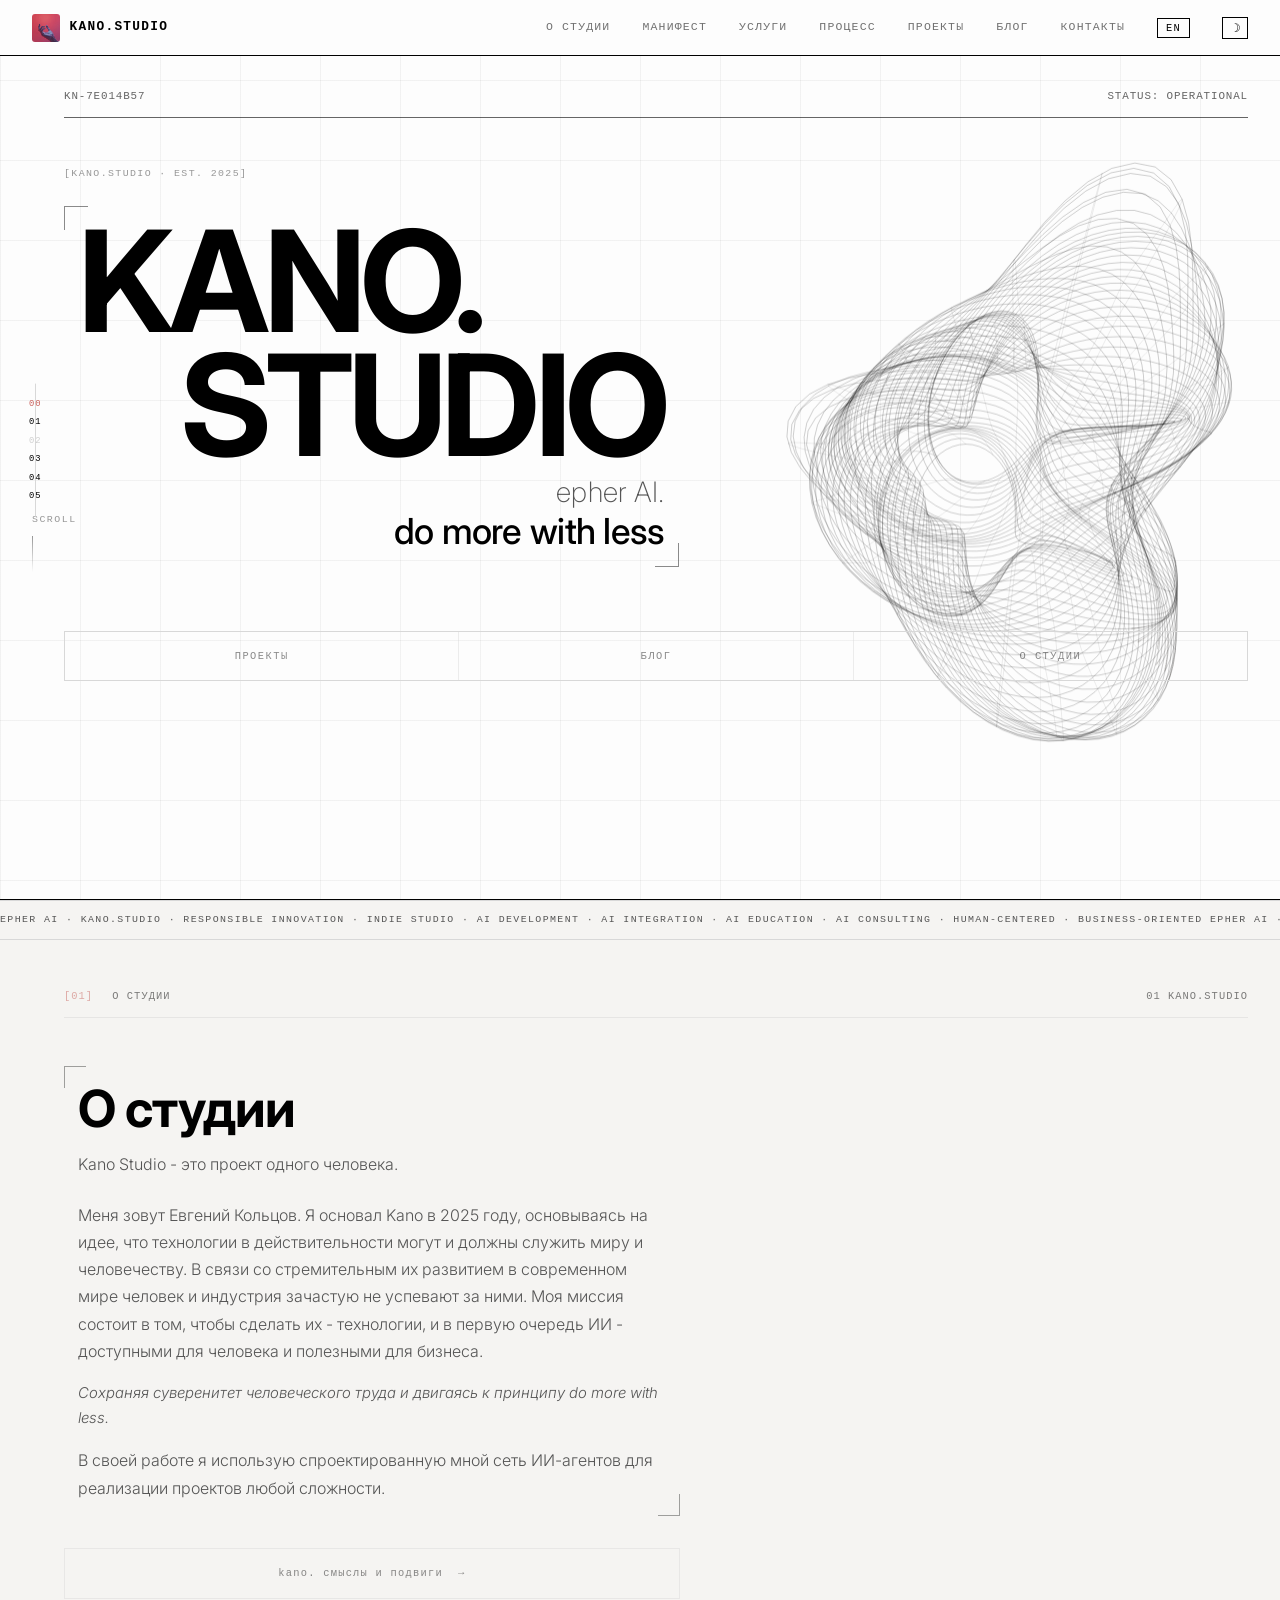
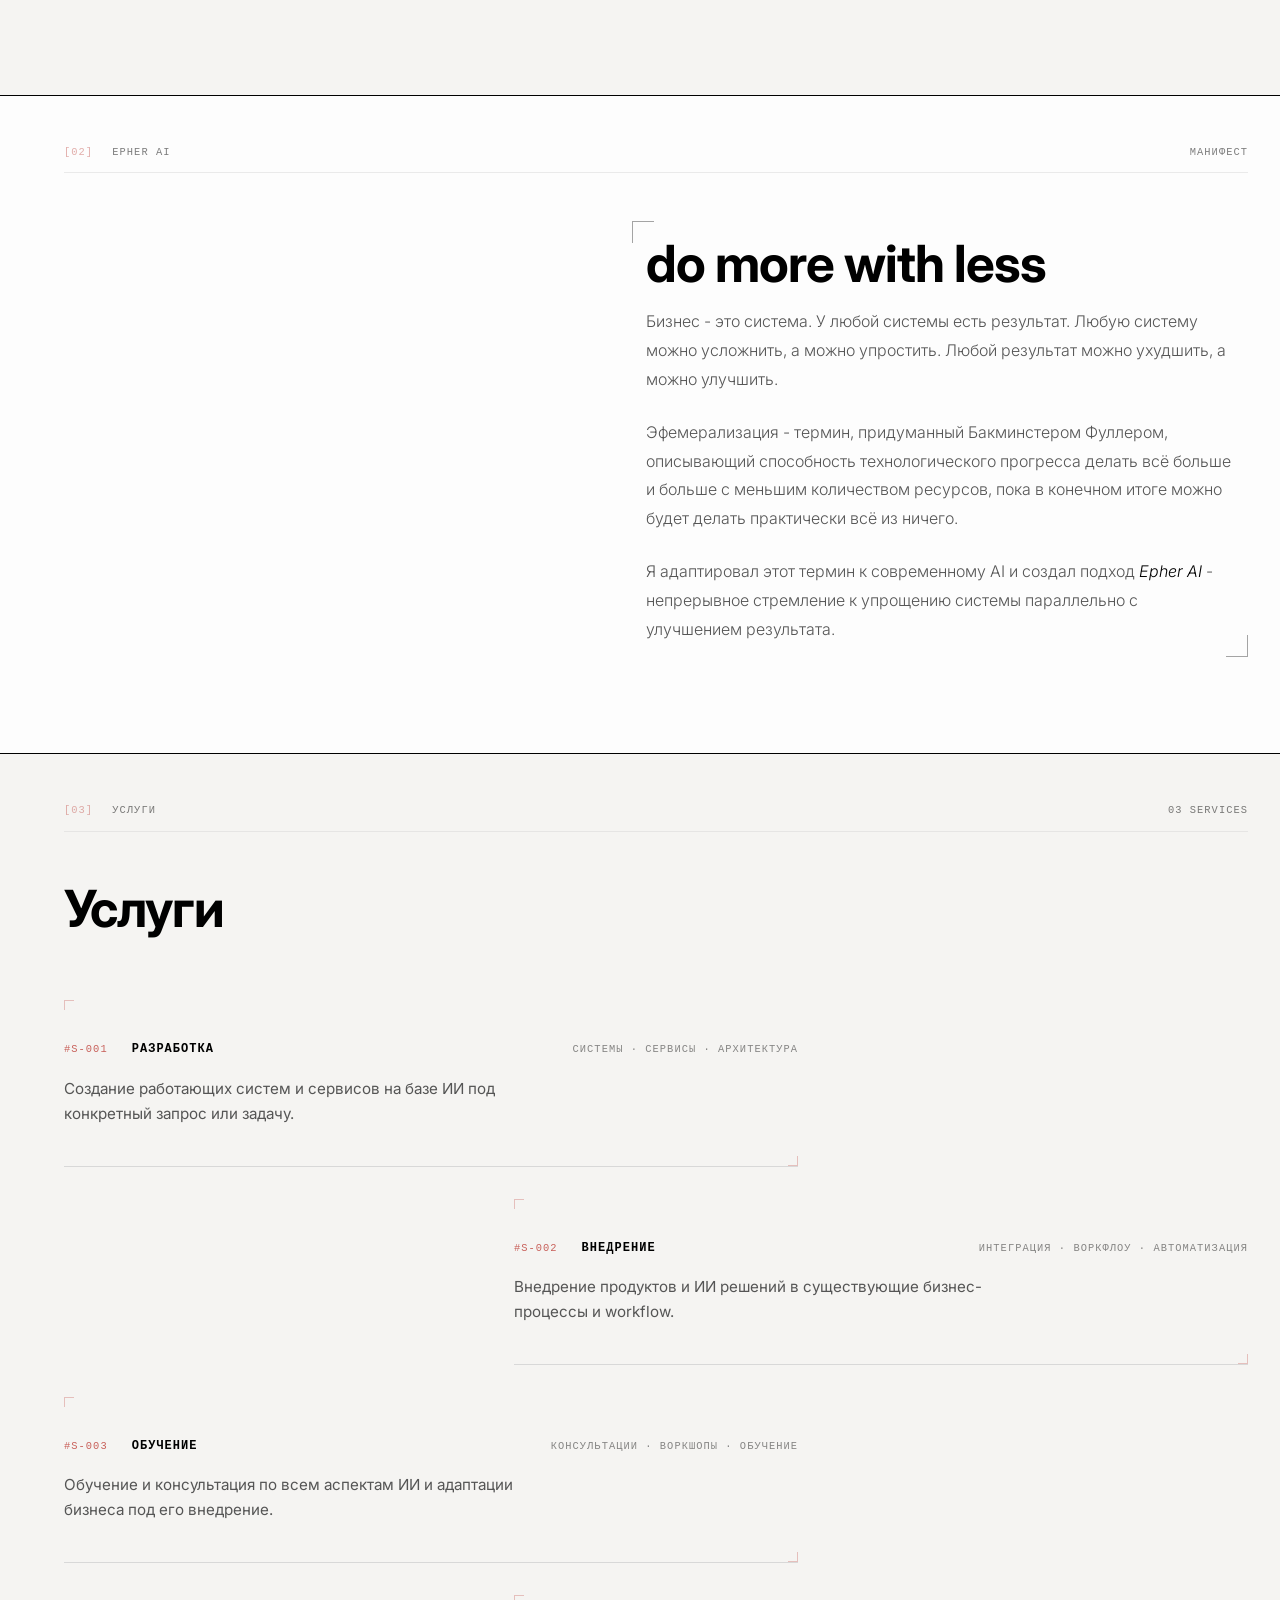
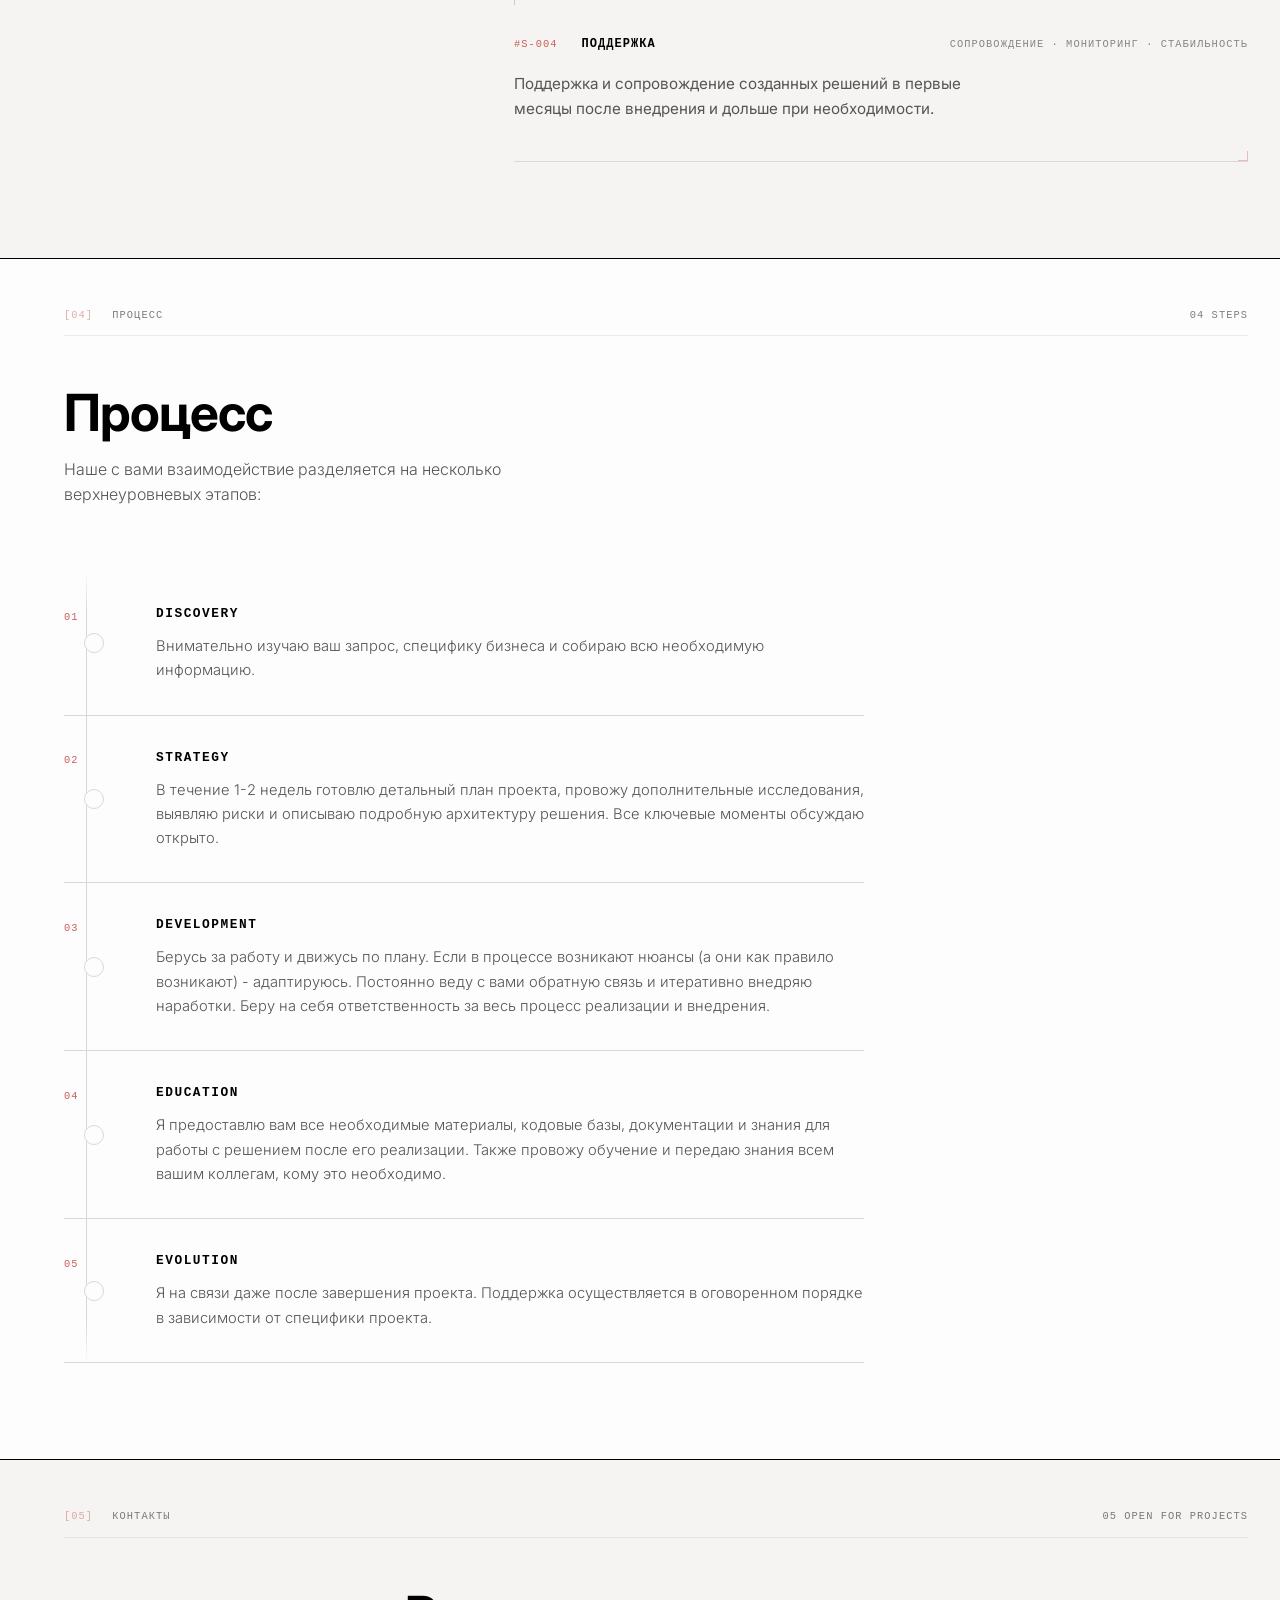
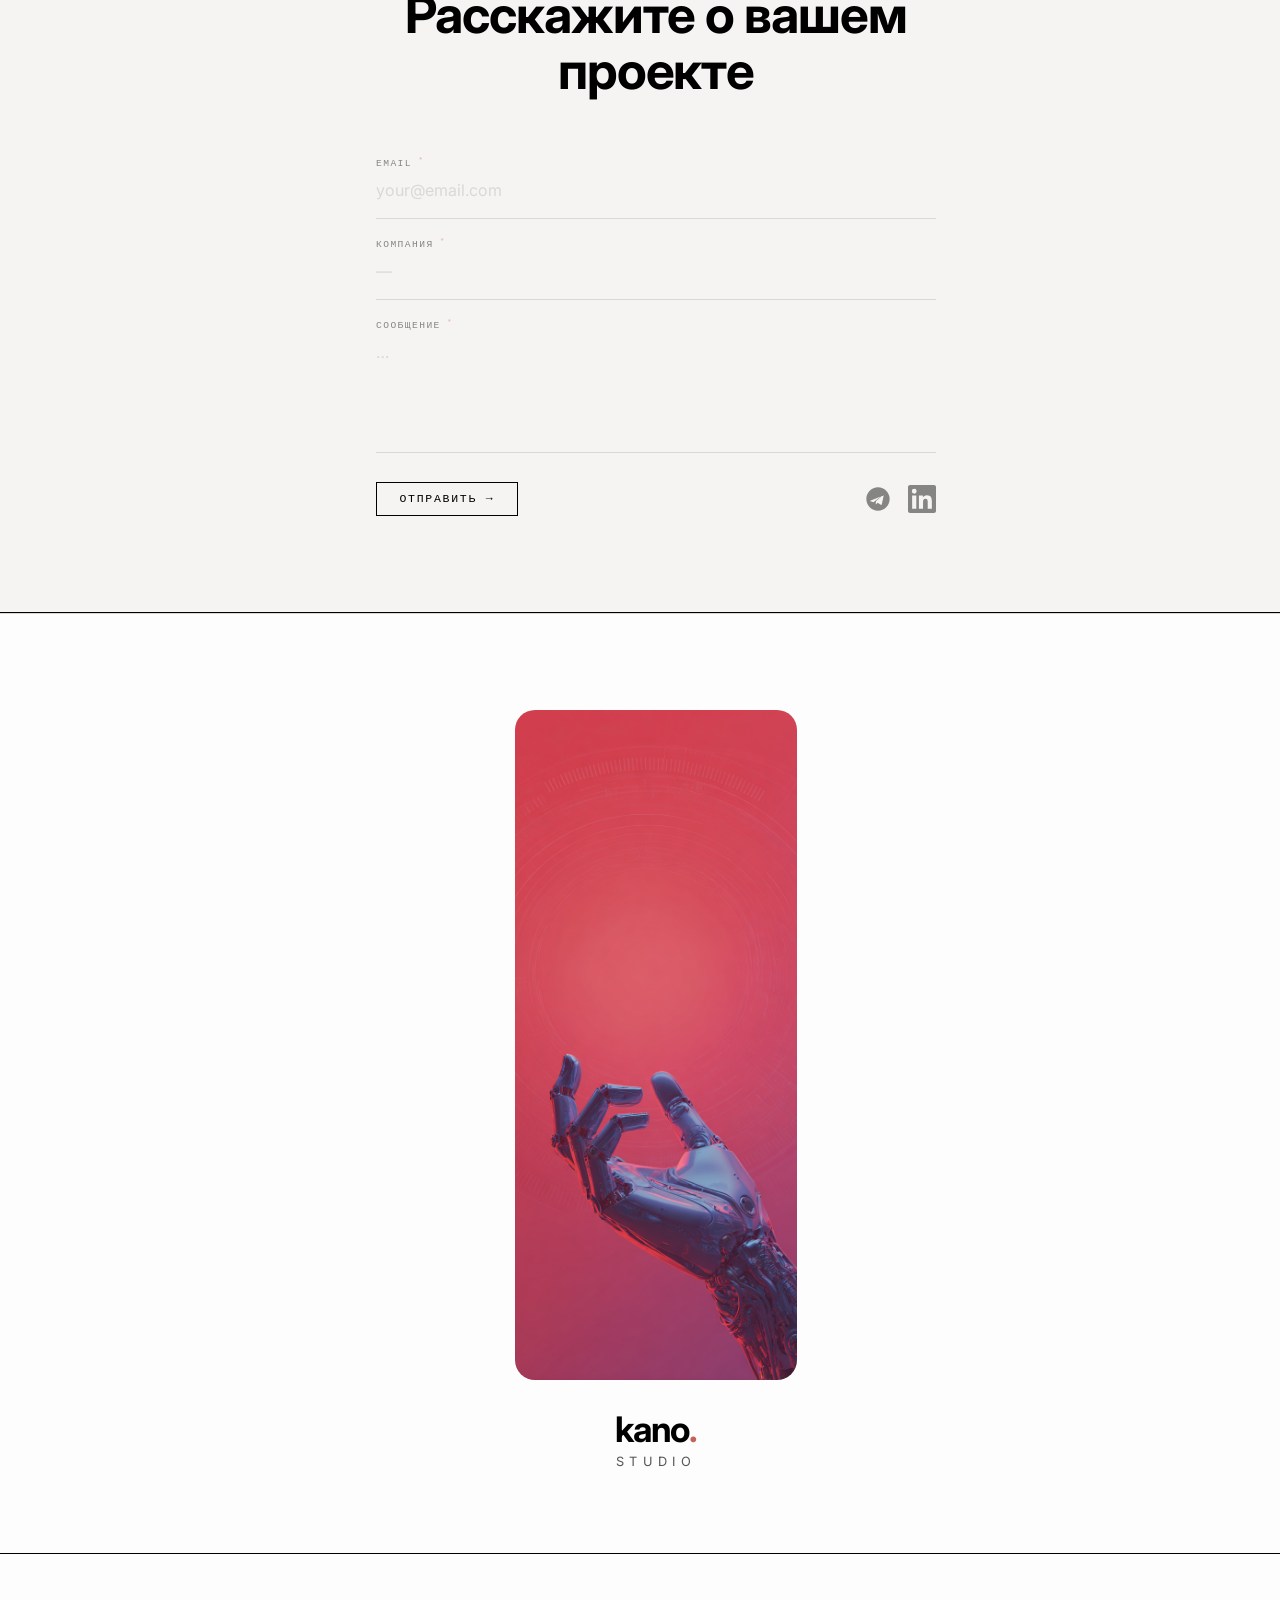
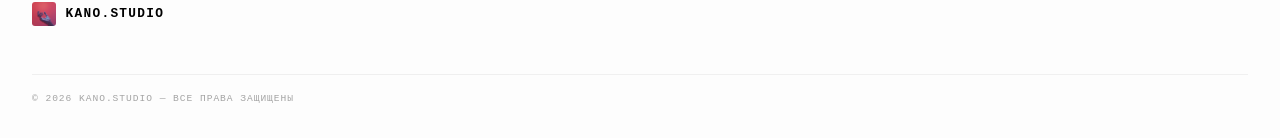
==== index.html @ 482ac355 "style: fix about-blog-link placement, align widths with corner blocks Co-Authored-By: Claude Sonnet " ====
<!DOCTYPE html>
<html lang="en">
<head>
    <meta charset="UTF-8">
    <meta name="viewport" content="width=device-width, initial-scale=1.0">
    <title>KANO.STUDIO - AI Agency</title>
    <link rel="preconnect" href="https://fonts.googleapis.com">
    <link rel="preconnect" href="https://fonts.gstatic.com" crossorigin>
    <link href="https://fonts.googleapis.com/css2?family=Inter:wght@300;400;500;700&family=Playfair+Display:ital,wght@0,400;0,500;1,400&family=Golos+Text:wght@400;500;700&family=Martian+Mono:wght@300;400;500&family=PT+Root+UI:wght@300;400;500;700&display=swap" rel="stylesheet">
    <link rel="icon" type="image/png" href="public/hand.png">
    <link rel="stylesheet" href="kano.css">
</head>
<body>

    <div class="grid-overlay"></div>

    <!-- Fixed side nav indicator -->
    <nav class="side-nav" id="sideNav" aria-hidden="true">
        <a href="#hero"     class="sn-item active" data-section="hero">00</a>
        <a href="#about"    class="sn-item" data-section="about">01</a>
        <a href="#epher"    class="sn-item" data-section="epher">02</a>
        <a href="#services" class="sn-item" data-section="services">03</a>
        <a href="#process"  class="sn-item" data-section="process">04</a>
        <a href="#contact"  class="sn-item" data-section="contact">05</a>
    </nav>

    <!-- ═══ HEADER ══════════════════════════════════════════════════════════ -->
    <header class="main-header">
        <a href="#" class="logo">
            <img src="public/hand.png" alt="Kano" class="logo-hand">
            <span>KANO.STUDIO</span>
        </a>
        <nav class="main-nav">
            <a href="#about"     data-i18n="nav_about">ABOUT</a>
            <a href="#epher"     data-i18n="nav_epher">MANIFESTO</a>
            <a href="#services"  data-i18n="nav_services">SERVICES</a>
            <a href="#process"   data-i18n="nav_process">PROCESS</a>
            <a href="projects.html" data-i18n="nav_portfolio">ПРОЕКТЫ</a>
            <a href="blog.html"      data-i18n="nav_blog">БЛОГ</a>
            <a href="#contact"   data-i18n="nav_contact">CONTACT</a>
            <button class="lang-btn" id="langToggle">RU</button>
            <button class="theme-btn" id="themeToggle" aria-label="Toggle theme">☽</button>
        </nav>
        <button class="burger" id="burger" aria-label="Menu">
            <span></span><span></span>
        </button>
    </header>

    <!-- Mobile nav -->
    <div class="mobile-nav" id="mobileNav">
        <a href="#about"     data-i18n="nav_about"    onclick="closeMobile()">ABOUT</a>
        <a href="#epher"     data-i18n="nav_epher"    onclick="closeMobile()">MANIFESTO</a>
        <a href="#services"  data-i18n="nav_services" onclick="closeMobile()">SERVICES</a>
        <a href="#process"   data-i18n="nav_process"  onclick="closeMobile()">PROCESS</a>
        <a href="projects.html" data-i18n="nav_portfolio" onclick="closeMobile()">ПРОЕКТЫ</a>
        <a href="blog.html"      data-i18n="nav_blog"       onclick="closeMobile()">БЛОГ</a>
        <a href="#contact"   data-i18n="nav_contact"  onclick="closeMobile()">CONTACT</a>
    </div>

    <main>

        <!-- ═══ HERO ═════════════════════════════════════════════════════════ -->
        <section id="hero">
            <canvas id="heroCanvas" aria-hidden="true"></canvas>
            <div class="hero-content">
            <div class="status-line">
                <span id="session-id">INIT_SESSION...</span>
                <span>STATUS: OPERATIONAL</span>
            </div>

            <div class="hero-tag">[KANO.STUDIO · EST. 2025]</div>

            <div class="hero-title-block">
                <h1>kano.<br><span class="indent">STUDIO</span></h1>
                <p class="hero-sub">epher AI.</p>
                <p class="hero-sub hero-sub--second">do more with less</p>
            </div>
            <div class="hero-links">
                <a href="projects.html" class="hero-link" data-i18n="nav_portfolio">ПРОЕКТЫ</a>
                <a href="blog.html"     class="hero-link" data-i18n="nav_blog">БЛОГ</a>
                <a href="#about"        class="hero-link" data-i18n="nav_about">О СТУДИИ</a>
            </div>

            <div class="scroll-hint">
                <span data-i18n="scroll">SCROLL</span>
                <div class="scroll-line"></div>
            </div>
            </div><!-- /hero-content -->
        </section>

        <!-- Ticker separator -->
        <div class="ticker" aria-hidden="true">
            <div class="ticker-track">
                <span>EPHER AI · KANO.STUDIO · RESPONSIBLE INNOVATION · INDIE STUDIO · AI DEVELOPMENT · AI INTEGRATION · AI EDUCATION · AI CONSULTING · HUMAN-CENTERED · BUSINESS-ORIENTED&nbsp;</span>
                <span>EPHER AI · KANO.STUDIO · RESPONSIBLE INNOVATION · INDIE STUDIO · AI DEVELOPMENT · AI INTEGRATION · AI EDUCATION · AI CONSULTING · HUMAN-CENTERED · BUSINESS-ORIENTED&nbsp;</span>
            </div>
        </div>

        <!-- ═══ ABOUT ══════════════════════════════════════════════════════════ -->
        <section id="about" class="content-section alt-bg">
            <div class="section-meta">
                <span class="section-label">[01]</span>
                <span class="section-name" data-i18n="nav_about">ABOUT</span>
                <span class="section-count">01 KANO.STUDIO</span>
            </div>
            <div class="about-wrap">
                <div class="corner-block about-corner">
                    <h2 class="section-title" data-i18n="about_title">О нас</h2>
                    <p class="section-subtitle" data-i18n="about_desc1">Мы — небольшая технологическая студия, занимающаяся разработкой и внедрением AI проектов в существующие бизнесы и направления.</p>
                    <p class="about-body-text" data-i18n="about_desc2">Наша студия выросла из идеи, что технологии в действительности могут служить миру и человечеству. В связи с быстрым развитием технологий в современном мире человек и индустрия просто не поспевает за ними. Мы берём на себя миссию сделать технологии, и в первую очередь ИИ, доступным для человека и полезным для бизнеса.</p>
                    <p class="about-quote" data-i18n="about_quote">«Сохранив суверенитет человеческого труда и двигаясь к принципу do more with less.»</p>
                    <p class="about-body-text" data-i18n="about_desc3"></p>
                </div>
                <a href="posts/kano-smysly-i-podvigi.html" class="about-blog-link">kano. смыслы и подвиги &nbsp;→</a>
            </div>
        </section>

        <!-- ═══ EPHER AI ═══════════════════════════════════════════════════════ -->
        <section id="epher" class="content-section epher-section">
            <div class="section-meta">
                <span class="section-label">[02]</span>
                <span class="section-name" data-i18n="epher_name">EPHER AI</span>
                <span class="section-count" data-i18n="epher_count">02 MANIFESTO</span>
            </div>

            <div class="corner-block epher-corner">
                <h2 class="section-title epher-title" data-i18n="epher_title">do more<br>with less</h2>

                <div class="epher-body">
                    <p data-i18n="epher_p1">Бизнес — это система. У любой системы есть результат. Любую систему можно усложнить, а можно упростить. Любой результат можно ухудшить, а можно улучшить.</p>
                    <p data-i18n="epher_p2">Эфемерализация — термин, придуманный Бакминстером Фуллером, описывающий способность технологического прогресса делать всё больше и больше с меньшим количеством ресурсов, пока в конечном итоге можно будет делать практически всё из ничего.</p>
                    <p data-i18n="epher_p3">Мы адаптировали этот термин к современному AI и создали подход <em>Epher AI</em> — непрерывное стремление к упрощению системы параллельно с улучшением результата.</p>
                </div>
            </div>
        </section>

        <!-- ═══ SERVICES ══════════════════════════════════════════════════════ -->
        <section id="services" class="content-section alt-bg">
            <div class="section-meta">
                <span class="section-label">[03]</span>
                <span class="section-name" data-i18n="nav_services">SERVICES</span>
                <span class="section-count">03 SERVICES</span>
            </div>

            <h2 class="section-title" data-i18n="srv_title">What we do</h2>
            <p class="section-subtitle" data-i18n="srv_sub">AI solutions built for real business needs.</p>

            <div class="service-list">

                <article class="service-item crop-mark">
                    <div class="srv-meta">
                        <span class="srv-id">#S-001</span>
                        <span class="srv-name" data-i18n="srv1_title">РАЗРАБОТКА</span>
                        <span class="srv-tags">СИСТЕМЫ · СЕРВИСЫ · АРХИТЕКТУРА</span>
                    </div>
                    <p class="srv-desc" data-i18n="srv1_desc">
                        Создаём работающие системы и сервисы на базе современных технологий под конкретный запрос или задачу.
                    </p>
                </article>

                <article class="service-item indent-right crop-mark">
                    <div class="srv-meta">
                        <span class="srv-id">#S-002</span>
                        <span class="srv-name" data-i18n="srv2_title">ВНЕДРЕНИЕ</span>
                        <span class="srv-tags">ИНТЕГРАЦИЯ · ВОРКФЛОУ · АВТОМАТИЗАЦИЯ</span>
                    </div>
                    <p class="srv-desc" data-i18n="srv2_desc">
                        Внедряем продукты и решения в существующие бизнес-процессы, оптимизируя воркфлоу и работая на результат.
                    </p>
                </article>

                <article class="service-item crop-mark">
                    <div class="srv-meta">
                        <span class="srv-id">#S-003</span>
                        <span class="srv-name" data-i18n="srv3_title">ОБУЧЕНИЕ</span>
                        <span class="srv-tags">КОНСУЛЬТАЦИИ · ВОРКШОПЫ · ОБУЧЕНИЕ</span>
                    </div>
                    <p class="srv-desc" data-i18n="srv3_desc">
                        Обучаем и консультируем по всем аспектам AI и адаптации бизнеса под его внедрение.
                    </p>
                </article>

                <article class="service-item indent-right crop-mark">
                    <div class="srv-meta">
                        <span class="srv-id">#S-004</span>
                        <span class="srv-name" data-i18n="srv4_title">ПОДДЕРЖКА</span>
                        <span class="srv-tags">СОПРОВОЖДЕНИЕ · МОНИТОРИНГ · СТАБИЛЬНОСТЬ</span>
                    </div>
                    <p class="srv-desc" data-i18n="srv4_desc">
                        Поддерживаем и сопровождаем созданные решения в первые месяцы после внедрения.
                    </p>
                </article>

            </div>
        </section>

        <!-- ═══ PROCESS ═══════════════════════════════════════════════════════ -->
        <section id="process" class="content-section grid-bg">
            <div class="section-meta">
                <span class="section-label">[04]</span>
                <span class="section-name" data-i18n="nav_process">PROCESS</span>
                <span class="section-count">04 STEPS</span>
            </div>

            <h2 class="section-title" data-i18n="proc_title">How we work</h2>
            <p class="section-subtitle" data-i18n="proc_sub">Transparency at every step.</p>

            <div class="process-list">

                <div class="proc-item">
                    <span class="proc-num">01</span>
                    <div class="proc-body">
                        <h3 data-i18n="proc1_title">DISCOVERY</h3>
                        <p data-i18n="proc1_desc">Внимательно выслушиваем клиента, изучаем специфику бизнеса, собираем всю необходимую информацию.</p>
                    </div>
                </div>

                <div class="proc-item">
                    <span class="proc-num">02</span>
                    <div class="proc-body">
                        <h3 data-i18n="proc2_title">STRATEGY</h3>
                        <p data-i18n="proc2_desc">В течение 1–2 недель готовим план проекта, проводим дополнительные исследования, отмечаем риски, описываем архитектуру системы. Каждый этап и каждый нюанс обозначаем клиенту в полной мере.</p>
                    </div>
                </div>

                <div class="proc-item">
                    <span class="proc-num">03</span>
                    <div class="proc-body">
                        <h3 data-i18n="proc3_title">DEVELOPMENT</h3>
                        <p data-i18n="proc3_desc">Беремся за работу и движемся по плану. Если в процессе возникают нюансы (а они как правило возникают) — адаптируемся. Берём на себя ответственность за весь процесс реализации и внедрения.</p>
                    </div>
                </div>

                <div class="proc-item">
                    <span class="proc-num">04</span>
                    <div class="proc-body">
                        <h3 data-i18n="proc4_title">EDUCATION</h3>
                        <p data-i18n="proc4_desc">Осуществляем поддержку решения после сдачи. Время зависит от проекта.</p>
                    </div>
                </div>

                <div class="proc-item">
                    <span class="proc-num">05</span>
                    <div class="proc-body">
                        <h3 data-i18n="proc5_title">EVOLUTION</h3>
                        <p data-i18n="proc5_desc">AI системы улучшаются со временем. Обеспечиваем поддержку, мониторинг и оптимизацию для постоянного соответствия вашим целям.</p>
                    </div>
                </div>

            </div>
        </section>

        <!-- ═══ CONTACT ════════════════════════════════════════════════════════ -->
        <section id="contact" class="content-section alt-bg">
            <div class="section-meta">
                <span class="section-label">[05]</span>
                <span class="section-name" data-i18n="nav_contact">CONTACT</span>
                <span class="section-count">05 OPEN FOR PROJECTS</span>
            </div>

            <div class="contact-center">
                <h2 class="section-title" data-i18n="contact_title">Tell us about your project</h2>

                <form class="contact-form" id="contactForm" onsubmit="handleSubmit(event)">
                    <div class="form-field">
                        <label data-i18n="form_email">EMAIL</label>
                        <input type="email" placeholder="your@email.com" required id="emailInput">
                    </div>
                    <div class="form-field">
                        <label data-i18n="form_company">COMPANY</label>
                        <input type="text" placeholder="—" id="companyInput" required>
                    </div>
                    <div class="form-field">
                        <label data-i18n="form_msg">MESSAGE</label>
                        <textarea rows="4" placeholder="…" id="messageInput" required></textarea>
                    </div>
                    <div class="form-footer">
                        <button type="submit" class="submit-btn" id="submitBtn">
                            <span data-i18n="form_send">ОТПРАВИТЬ →</span>
                        </button>
                        <div class="social-links">
                            <a href="https://t.me/eugenekoltsov" target="_blank" rel="noopener" class="tg-link" aria-label="Telegram">
                                <svg width="28" height="28" viewBox="0 0 24 24" fill="none" xmlns="http://www.w3.org/2000/svg">
                                    <path d="M12 2C6.477 2 2 6.477 2 12s4.477 10 10 10 10-4.477 10-10S17.523 2 12 2zm4.93 6.708-1.67 7.87c-.125.558-.453.694-.918.432l-2.54-1.873-1.226 1.18c-.135.135-.249.249-.511.249l.183-2.588 4.712-4.254c.205-.183-.044-.284-.317-.101L8.15 14.81l-2.5-.78c-.543-.17-.554-.543.114-.803l9.73-3.752c.452-.163.848.1.436.233z" fill="currentColor"/>
                                </svg>
                            </a>
                            <a href="https://www.linkedin.com/in/eugene-koltsov-372246a1/" target="_blank" rel="noopener" class="tg-link" aria-label="LinkedIn">
                                <svg width="28" height="28" viewBox="0 0 24 24" fill="none" xmlns="http://www.w3.org/2000/svg">
                                    <path d="M20.447 20.452h-3.554v-5.569c0-1.328-.027-3.037-1.852-3.037-1.853 0-2.136 1.445-2.136 2.939v5.667H9.351V9h3.414v1.561h.046c.477-.9 1.637-1.85 3.37-1.85 3.601 0 4.267 2.37 4.267 5.455v6.286zM5.337 7.433a2.062 2.062 0 01-2.063-2.065 2.064 2.064 0 112.063 2.065zm1.782 13.019H3.555V9h3.564v11.452zM22.225 0H1.771C.792 0 0 .774 0 1.729v20.542C0 23.227.792 24 1.771 24h20.451C23.2 24 24 23.227 24 22.271V1.729C24 .774 23.2 0 22.222 0h.003z" fill="currentColor"/>
                                </svg>
                            </a>
                        </div>
                    </div>
                </form>
            </div>
        </section>

    </main>

    <!-- ═══ CLOSING ══════════════════════════════════════════════════════════ -->
    <section class="closing">
        <div class="closing-card">
            <img src="public/hand.png" alt="Kano" class="closing-hand">
        </div>
        <div class="closing-caption">
            <span class="closing-name">kano<span>.</span></span>
            <span class="closing-sub">studio</span>
        </div>
    </section>

    <!-- ═══ FOOTER ════════════════════════════════════════════════════════════ -->
    <footer class="main-footer">
        <div class="footer-logo">
            <img src="public/hand.png" alt="Kano" class="logo-hand">
            <span>KANO.STUDIO</span>
        </div>
        <p class="footer-copy" data-i18n="footer_desc">
            An indie AI studio building ethical solutions for businesses who believe<br>technology should serve humanity.
        </p>
        <div class="footer-bottom">
            <span id="footer-year"></span> KANO.STUDIO — <span data-i18n="footer_rights">ALL RIGHTS RESERVED</span>
        </div>
    </footer>

    <script src="kano.js"></script>
    <script src="hero-canvas.js"></script>
</body>
</html>
---- kano.css ----
/* ═══════════════════════════════════════════════════════════════════════════
   KANO.STUDIO — Brutalist Agency CSS
   Language: plain CSS · No preprocessor · No framework
   ═══════════════════════════════════════════════════════════════════════════ */

:root {
    --bg:       #fdfdfd;
    --ink:      #000000;
    --muted:    #555555;
    --accent:   #c8605a;
    --border:   #d8d8d8;
    --soft:     #f5f4f2;
    --mono:     'Courier New', Courier, monospace;
    --sans:     'Inter', -apple-system, BlinkMacSystemFont, sans-serif;
    --header-h: 56px;
}

[data-theme="dark"] {
    --bg:     #0f0f0f;
    --ink:    #efefef;
    --muted:  #888888;
    --border: #2a2a2a;
    --soft:   #161616;
}

/* ── Reset ─────────────────────────────────────────────────────────────── */
*, *::before, *::after { margin: 0; padding: 0; box-sizing: border-box; }
html { scroll-behavior: smooth; }

body {
    background-color: var(--bg);
    color: var(--ink);
    font-family: var(--sans);
    font-size: 1rem;
    line-height: 1.6;
    overflow-x: hidden;
}

/* ── Grid overlay — disabled globally, applied per-section ────────────── */
.grid-overlay { display: none; }


/* ── Typography ────────────────────────────────────────────────────────── */
a { color: inherit; text-decoration: none; }
em { font-style: italic; }

/* ═══════════════════════════════════════════════════════════════════════════
   HEADER
   ═══════════════════════════════════════════════════════════════════════════ */
.main-header {
    position: fixed;
    top: 0; left: 0; right: 0;
    height: var(--header-h);
    z-index: 100;
    display: flex;
    align-items: center;
    justify-content: space-between;
    padding: 0 2rem;
    border-bottom: 1px solid var(--ink);
    background-color: var(--bg);
    font-family: var(--mono);
    font-size: 0.72rem;
    letter-spacing: 0.08em;
}

.logo {
    display: flex;
    align-items: center;
    gap: 0.6rem;
    font-weight: 700;
    font-size: 0.8rem;
    letter-spacing: 0.1em;
    text-transform: uppercase;
}

.logo-hand {
    width: 28px;
    height: 28px;
    object-fit: cover;
    object-position: center 70%;
    border-radius: 3px;
}

.main-nav {
    display: flex;
    align-items: center;
    gap: 2rem;
}

.main-nav a {
    opacity: 0.55;
    transition: opacity 0.25s;
    text-transform: uppercase;
    letter-spacing: 0.1em;
}

.main-nav a:hover { opacity: 1; }
.main-nav a.nav-active { opacity: 1; color: var(--accent); }

.lang-btn {
    background: none;
    border: 1px solid var(--ink);
    color: var(--ink);
    font-family: var(--mono);
    font-size: 0.65rem;
    letter-spacing: 0.12em;
    padding: 3px 8px;
    cursor: pointer;
    transition: background 0.2s, color 0.2s;
}

.lang-btn:hover {
    background: var(--ink);
    color: var(--bg);
}

.theme-btn {
    background: none;
    border: 1px solid var(--ink);
    color: var(--ink);
    font-size: 0.75rem;
    width: 26px;
    height: 22px;
    display: flex;
    align-items: center;
    justify-content: center;
    cursor: pointer;
    transition: background 0.2s, color 0.2s;
    padding: 0;
    line-height: 1;
}

.theme-btn:hover {
    background: var(--ink);
    color: var(--bg);
}

/* ── Burger (mobile) ──────────────────────────────────────────────────── */
.burger {
    display: none;
    flex-direction: column;
    gap: 5px;
    background: none;
    border: none;
    cursor: pointer;
    padding: 4px;
}

.burger span {
    display: block;
    width: 22px;
    height: 1px;
    background: var(--ink);
    transition: transform 0.2s, opacity 0.2s;
}

/* ── Mobile nav ────────────────────────────────────────────────────────── */
.mobile-nav {
    display: none;
    position: fixed;
    top: var(--header-h);
    left: 0; right: 0;
    background: var(--bg);
    border-bottom: 1px solid var(--ink);
    padding: 1.5rem 2rem;
    z-index: 99;
    flex-direction: column;
    gap: 1.25rem;
    font-family: var(--mono);
    font-size: 0.8rem;
    letter-spacing: 0.1em;
}

.mobile-nav.open { display: flex; }
.mobile-nav a { opacity: 0.6; }
.mobile-nav a:hover { opacity: 1; }

/* ═══════════════════════════════════════════════════════════════════════════
   MAIN WRAPPER
   ═══════════════════════════════════════════════════════════════════════════ */
main {
    position: relative;
    z-index: 1;
    padding-top: var(--header-h);
}

/* ═══════════════════════════════════════════════════════════════════════════
   HERO
   ═══════════════════════════════════════════════════════════════════════════ */
#hero {
    min-height: calc(100dvh - var(--header-h));
    border-bottom: 1px solid var(--ink);
    position: relative;
    overflow: hidden;
    background-color: var(--bg);
    background-image:
        linear-gradient(rgba(128,128,128,0.09) 1px, transparent 1px),
        linear-gradient(90deg, rgba(128,128,128,0.09) 1px, transparent 1px);
    background-size: 80px 80px;
    background-attachment: fixed;
}


#heroCanvas {
    position: absolute;
    inset: 0;
    width: 100%;
    height: 100%;
    z-index: 0;
}

.hero-content {
    position: relative;
    z-index: 1;
    padding: 2rem 2rem 3rem 4rem;
    min-height: calc(68dvh - var(--header-h));
    height: calc(68dvh - var(--header-h));
    display: flex;
    flex-direction: column;
    justify-content: flex-start;
    padding-bottom: 4rem;
}

.status-line {
    display: flex;
    justify-content: space-between;
    font-family: var(--mono);
    font-size: 0.68rem;
    letter-spacing: 0.08em;
    border-bottom: 1px solid var(--ink);
    padding-bottom: 0.75rem;
    margin-bottom: 3rem;
    opacity: 0.6;
}

.hero-title-block {
    display: inline-flex;
    flex-direction: column;
    align-items: flex-start;
    align-self: flex-start;
    position: relative;
    padding: 14px;
    margin-top: auto;
    margin-bottom: 2rem;
}

.hero-title-block::before,
.hero-title-block::after {
    content: '';
    position: absolute;
    width: 24px;
    height: 24px;
    opacity: 0.45;
}

.hero-title-block::before {
    top: 0;
    left: 0;
    border-top: 1px solid var(--ink);
    border-left: 1px solid var(--ink);
}

.hero-title-block::after {
    bottom: 0;
    right: 0;
    border-bottom: 1px solid var(--ink);
    border-right: 1px solid var(--ink);
}

/* ── Corner brackets for content sections ─────────────────────────────────── */
.corner-block {
    position: relative;
    padding: 14px;
    display: block;
}

.corner-block::before,
.corner-block::after {
    content: '';
    position: absolute;
    width: 22px;
    height: 22px;
    opacity: 0.35;
}

.corner-block::before {
    top: 0;
    left: 0;
    border-top: 1px solid var(--ink);
    border-left: 1px solid var(--ink);
}

.corner-block::after {
    bottom: 0;
    right: 0;
    border-bottom: 1px solid var(--ink);
    border-right: 1px solid var(--ink);
}

#hero h1 {
    font-size: clamp(4.5rem, 11vw, 12rem);
    line-height: 0.88;
    letter-spacing: -0.04em;
    font-weight: 700;
    text-transform: uppercase;
    margin-bottom: 0.5rem;
    user-select: none;
}

.indent { margin-left: clamp(2rem, 8vw, 10rem); }

.hero-sub {
    font-family: 'Inter', sans-serif;
    font-size: clamp(1.4rem, 2.2vw, 2.2rem);
    font-weight: 200;
    color: var(--muted);
    line-height: 1.2;
    letter-spacing: 0.01em;
    align-self: flex-end;
}

.hero-sub--second {
    font-size: clamp(1.6rem, 2.8vw, 2.8rem);
    font-weight: 500;
    color: var(--ink);
    letter-spacing: -0.02em;
}

/* Manifesto 2×2 grid */
.manifesto-grid {
    display: grid;
    grid-template-columns: 1fr 1fr;
    gap: 0;
    max-width: 760px;
    border: 1px solid var(--border);
    margin-bottom: 5rem;
}

.mf-item {
    padding: 1.4rem 1.6rem;
    border: 1px solid var(--border);
    display: flex;
    align-items: flex-start;
    gap: 1rem;
    transition: background 0.25s;
}

.mf-item:hover { background: var(--soft); }

.mf-idx {
    font-family: var(--mono);
    font-size: 0.62rem;
    color: var(--accent);
    flex-shrink: 0;
    padding-top: 0.15rem;
    letter-spacing: 0.06em;
}

.mf-body {
    display: flex;
    flex-direction: column;
    gap: 0.75rem;
    flex: 1;
}

.mf-item p {
    font-size: 0.88rem;
    line-height: 1.55;
    color: var(--muted);
    flex: 1;
}

.mf-font-label {
    font-family: var(--mono);
    font-size: 0.55rem;
    letter-spacing: 0.14em;
    text-transform: uppercase;
    color: var(--accent);
    opacity: 0.7;
    align-self: flex-start;
    border: 1px solid currentColor;
    padding: 1px 5px;
}

/* Per-block fonts */
.mf-font-1 p { font-family: 'Golos Text', sans-serif; }
.mf-font-2 p { font-family: 'Stem', 'Golos Text', sans-serif; }
.mf-font-3 p { font-family: 'Martian Mono', monospace; font-size: 0.78rem; line-height: 1.6; }
.mf-font-4 p { font-family: 'PT Root UI', sans-serif; }

/* Scroll hint */
.scroll-hint {
    display: flex;
    flex-direction: column;
    align-items: flex-start;
    gap: 0.5rem;
    font-family: var(--mono);
    font-size: 0.62rem;
    letter-spacing: 0.15em;
    opacity: 0.4;
    position: absolute;
    bottom: 2.5rem;
    left: 2rem;
}

.scroll-line {
    width: 1px;
    height: 36px;
    background: linear-gradient(to bottom, var(--ink), transparent);
}

/* Hero nav links */
.hero-links {
    display: flex;
    width: 100%;
    margin-top: 2rem;
    border: 1px solid var(--border);
}

.hero-link {
    flex: 1;
    font-family: var(--mono);
    font-size: 0.65rem;
    letter-spacing: 0.14em;
    color: var(--ink);
    opacity: 0.45;
    padding: 1rem 0;
    text-align: center;
    border-right: 1px solid var(--border);
    transition: opacity 0.18s, background 0.18s;
    text-decoration: none;
    white-space: nowrap;
}

.hero-link:last-child { border-right: none; }

.hero-link:hover {
    opacity: 1;
    background: var(--soft);
}

/* About → blog link */
.about-blog-link {
    display: flex;
    justify-content: center;
    align-items: center;
    gap: 0.75rem;
    margin-top: 2rem;
    width: 100%;
    font-family: var(--mono);
    font-size: 0.65rem;
    letter-spacing: 0.12em;
    color: var(--ink);
    opacity: 0.45;
    text-decoration: none;
    border: 1px solid var(--border);
    padding: 1rem 0;
    transition: opacity 0.18s, background 0.18s;
}

.about-blog-link:hover {
    opacity: 1;
    background: var(--bg);
}

/* ═══════════════════════════════════════════════════════════════════════════
   CONTENT SECTIONS (shared)
   ═══════════════════════════════════════════════════════════════════════════ */
.content-section {
    padding: 3rem 2rem 6rem 4rem;
    border-bottom: 1px solid var(--ink);
    position: relative;
    z-index: 1;
}

.alt-bg { background-color: var(--soft); }

/* Section meta bar */
.section-meta {
    display: flex;
    align-items: baseline;
    gap: 1.2rem;
    font-family: var(--mono);
    font-size: 0.65rem;
    letter-spacing: 0.1em;
    opacity: 0.5;
    margin-bottom: 3rem;
    padding-bottom: 0.75rem;
    border-bottom: 1px solid var(--border);
}

.section-label { color: var(--accent); opacity: 1; }
.section-count  { margin-left: auto; }

.section-title {
    font-size: clamp(1.8rem, 4vw, 3.2rem);
    font-weight: 700;
    letter-spacing: -0.02em;
    line-height: 1.1;
    margin-bottom: 1rem;
}

.section-subtitle {
    font-size: 1rem;
    color: var(--muted);
    font-weight: 300;
    margin-bottom: 4rem;
    max-width: 500px;
}

/* ═══════════════════════════════════════════════════════════════════════════
   SERVICES
   ═══════════════════════════════════════════════════════════════════════════ */
.service-list {
    display: flex;
    flex-direction: column;
    gap: 2rem;
}

.service-item {
    max-width: 62%;
    padding: 2.5rem 0;
    border-bottom: 1px solid var(--border);
}

.service-item.indent-right {
    align-self: flex-end;
    width: 62%;
    max-width: 62%;
    text-align: left;
}

.srv-meta {
    display: flex;
    gap: 1.5rem;
    align-items: baseline;
    font-family: var(--mono);
    font-size: 0.65rem;
    letter-spacing: 0.1em;
    text-transform: uppercase;
    margin-bottom: 1rem;
    flex-wrap: wrap;
}

.srv-id     { color: var(--accent); }
.srv-name   { font-weight: 700; font-size: 0.75rem; }
.srv-tags   { opacity: 0.45; margin-left: auto; }

.srv-desc {
    font-size: 0.95rem;
    color: var(--muted);
    line-height: 1.65;
    max-width: 480px;
}

/* ═══════════════════════════════════════════════════════════════════════════
   PROCESS
   ═══════════════════════════════════════════════════════════════════════════ */
.process-list {
    display: flex;
    flex-direction: column;
    gap: 0;
    max-width: 800px;
}

.proc-item {
    display: grid;
    grid-template-columns: 60px 1fr;
    gap: 2rem;
    padding: 2rem 0;
    border-bottom: 1px solid var(--border);
    transition: background 0.2s;
}

.proc-item:hover { padding-left: 0.5rem; }

.proc-num {
    font-family: var(--mono);
    font-size: 0.65rem;
    color: var(--accent);
    letter-spacing: 0.1em;
    padding-top: 0.3rem;
}

.proc-body h3 {
    font-family: var(--mono);
    font-size: 0.8rem;
    letter-spacing: 0.12em;
    margin-bottom: 0.6rem;
}

.proc-body p {
    font-size: 0.92rem;
    color: var(--muted);
    line-height: 1.65;
    font-weight: 300;
}

/* ═══════════════════════════════════════════════════════════════════════════
   ABOUT
   ═══════════════════════════════════════════════════════════════════════════ */
.about-wrap {
    max-width: 52%;
    display: flex;
    flex-direction: column;
}

.about-corner {
    width: 100%;
}

.about-corner .section-subtitle {
    margin-bottom: 1.5rem;
}

.about-body-text {
    max-width: 100%;
    font-size: 1rem;
    color: var(--muted);
    line-height: 1.7;
    font-weight: 300;
    margin-top: 1rem;
}

.about-quote {
    margin-top: 1rem;
    font-size: 0.93rem;
    color: var(--muted);
    font-style: italic;
    line-height: 1.7;
    font-weight: 300;
    max-width: 640px;
}

/* ═══════════════════════════════════════════════════════════════════════════
   EPHER AI
   ═══════════════════════════════════════════════════════════════════════════ */
.epher-section {
    background-color: var(--bg);
    background-image:
        linear-gradient(rgba(128,128,128,0.09) 1px, transparent 1px),
        linear-gradient(90deg, rgba(128,128,128,0.09) 1px, transparent 1px);
    background-size: 80px 80px;
    background-attachment: fixed;
}

/* Grid background for sections that need it (Process, etc.) */
.grid-bg {
    background-image:
        linear-gradient(rgba(128,128,128,0.09) 1px, transparent 1px),
        linear-gradient(90deg, rgba(128,128,128,0.09) 1px, transparent 1px);
    background-size: 80px 80px;
    background-attachment: fixed;
}

.epher-corner {
    margin-left: auto;
    max-width: 52%;
}

.epher-title {
    font-size: clamp(1.8rem, 4vw, 3.2rem) !important;
    font-weight: 700;
    letter-spacing: -0.02em;
    line-height: 1.1 !important;
    margin-bottom: 1rem !important;
    text-transform: lowercase;
}

.epher-body p {
    font-size: 1rem;
    color: var(--muted);
    line-height: 1.8;
    font-weight: 300;
    margin-top: 1.5rem;
}

.epher-body p:first-child { margin-top: 0; }

.epher-body em {
    font-style: italic;
    color: var(--ink);
}

blockquote {
    margin-top: 2.5rem;
    padding: 1.5rem 1.8rem;
    border-left: 2px solid var(--ink);
    font-family: var(--mono);
    font-size: 0.8rem;
    line-height: 1.7;
    letter-spacing: 0.04em;
    color: var(--muted);
    background: var(--soft);
}

.values-label {
    font-family: var(--mono);
    font-size: 0.65rem;
    letter-spacing: 0.15em;
    opacity: 0.45;
    margin-bottom: 2rem;
    padding-bottom: 0.6rem;
    border-bottom: 1px solid var(--border);
}

.value-item {
    display: flex;
    gap: 1.5rem;
    padding: 1.5rem 0;
    border-bottom: 1px solid var(--border);
    transition: padding-left 0.2s;
}

.value-item:hover { padding-left: 0.4rem; }

.val-num {
    font-family: var(--mono);
    font-size: 0.62rem;
    color: var(--accent);
    flex-shrink: 0;
    padding-top: 0.2rem;
    letter-spacing: 0.08em;
}

.value-item h4 {
    font-family: var(--mono);
    font-size: 0.72rem;
    letter-spacing: 0.1em;
    margin-bottom: 0.5rem;
}

.value-item p {
    font-size: 0.88rem;
    color: var(--muted);
    line-height: 1.6;
    font-weight: 300;
}

/* ═══════════════════════════════════════════════════════════════════════════
   CONTACT
   ═══════════════════════════════════════════════════════════════════════════ */
.contact-center {
    max-width: 560px;
    margin: 0 auto;
    text-align: center;
}

.contact-center .section-title { margin-bottom: 2.5rem; }

.contact-center .contact-form { text-align: left; }

/* Form */
.contact-form { display: flex; flex-direction: column; gap: 0; }

.form-field {
    display: flex;
    flex-direction: column;
    border-bottom: 1px solid var(--border);
    padding: 1rem 0;
}

.form-field label::after {
    content: ' *';
    color: var(--accent);
    font-size: 0.5rem;
    vertical-align: super;
}

.form-field label {
    font-family: var(--mono);
    font-size: 0.6rem;
    letter-spacing: 0.15em;
    opacity: 0.45;
    margin-bottom: 0.4rem;
}

.form-field input,
.form-field textarea {
    background: none;
    border: none;
    font-family: var(--sans);
    font-size: 1rem;
    color: var(--ink);
    outline: none;
    resize: none;
    line-height: 1.5;
}

.form-field input::placeholder,
.form-field textarea::placeholder { color: var(--border); }

.form-footer {
    display: flex;
    align-items: center;
    justify-content: space-between;
    padding-top: 1.8rem;
}

.submit-btn {
    background: none;
    color: var(--ink);
    border: 1px solid var(--ink);
    font-family: var(--mono);
    font-size: 0.72rem;
    letter-spacing: 0.15em;
    padding: 0.6rem 1.4rem;
    cursor: pointer;
    transition: color 0.2s, border-color 0.2s;
}

.submit-btn:hover { color: var(--accent); border-color: var(--accent); }

.social-links {
    display: flex;
    align-items: center;
    gap: 1rem;
}

.tg-link {
    display: flex;
    align-items: center;
    opacity: 0.45;
    transition: opacity 0.2s;
    color: var(--ink);
}

.tg-link:hover { opacity: 1; }

/* ═══════════════════════════════════════════════════════════════════════════
   CLOSING — hand + caption after contact
   ═══════════════════════════════════════════════════════════════════════════ */
.closing {
    background: var(--bg);
    border-top: 1px solid var(--border);
    display: flex;
    flex-direction: column;
    align-items: center;
    padding: 6rem 2rem 5rem 4rem;
    position: relative;
    z-index: 1;
}

.closing-card {
    width: clamp(200px, 22vw, 300px);
    aspect-ratio: 0.42 / 1;
    border-radius: 20px;
    overflow: hidden;
    line-height: 0;
}

.closing-hand {
    width: 100%;
    height: 100%;
    display: block;
    object-fit: cover;
    object-position: center 30%;
}

.closing-caption {
    margin-top: 2rem;
    display: flex;
    flex-direction: column;
    align-items: center;
    gap: 0.3rem;
}

.closing-name {
    font-family: var(--sans);
    font-size: clamp(1.4rem, 3vw, 2.2rem);
    font-weight: 700;
    letter-spacing: -0.03em;
    color: var(--ink);
    line-height: 1;
}

.closing-name span { color: var(--accent); }

.closing-sub {
    font-family: var(--sans);
    font-size: clamp(0.6rem, 1vw, 0.85rem);
    letter-spacing: 0.42em;
    text-transform: uppercase;
    color: var(--muted);
}

/* ═══════════════════════════════════════════════════════════════════════════
   FOOTER
   ═══════════════════════════════════════════════════════════════════════════ */
.main-footer {
    position: relative;
    z-index: 1;
    padding: 3rem 2rem 2rem;
    border-top: 1px solid var(--ink);
    background: var(--bg);
}

.footer-logo {
    display: flex;
    align-items: center;
    gap: 0.6rem;
    font-family: var(--mono);
    font-size: 0.8rem;
    font-weight: 700;
    letter-spacing: 0.1em;
    text-transform: uppercase;
    margin-bottom: 1.2rem;
}

.footer-logo .logo-hand {
    width: 24px;
    height: 24px;
}

.footer-copy {
    font-size: 0.85rem;
    color: var(--muted);
    font-weight: 300;
    line-height: 1.7;
    max-width: 480px;
    margin-bottom: 3rem;
}

.footer-bottom {
    font-family: var(--mono);
    font-size: 0.6rem;
    letter-spacing: 0.1em;
    opacity: 0.35;
    border-top: 1px solid var(--border);
    padding-top: 1rem;
}

/* ═══════════════════════════════════════════════════════════════════════════
   FADE-IN ON SCROLL
   ═══════════════════════════════════════════════════════════════════════════ */
.fade-in {
    opacity: 0;
    transform: translateY(20px);
    transition: opacity 0.7s ease, transform 0.7s ease;
}

.fade-in.visible {
    opacity: 1;
    transform: translateY(0);
}

/* ═══════════════════════════════════════════════════════════════════════════
   SIDE NAV INDICATOR
   ═══════════════════════════════════════════════════════════════════════════ */
.side-nav {
    position: fixed;
    left: 1.4rem;
    top: 50%;
    transform: translateY(-50%);
    z-index: 90;
    display: flex;
    flex-direction: column;
    gap: 0.6rem;
    align-items: center;
}

.sn-item {
    font-family: var(--mono);
    font-size: 0.55rem;
    letter-spacing: 0.1em;
    color: var(--ink);
    opacity: 0.18;
    text-decoration: none;
    transition: opacity 0.3s;
    line-height: 1;
    writing-mode: horizontal-tb;
    width: 1.6rem;
    text-align: center;
    display: block;
}

.sn-item.active {
    opacity: 1;
    color: var(--accent);
}

.sn-item:hover { opacity: 0.6; }

/* Thin vertical line through the nav */
.side-nav::before {
    content: '';
    position: absolute;
    left: 50%;
    top: -1rem;
    bottom: -1rem;
    width: 1px;
    background: var(--border);
    z-index: -1;
}

/* ═══════════════════════════════════════════════════════════════════════════
   HERO EXTRAS
   ═══════════════════════════════════════════════════════════════════════════ */
.hero-tag {
    font-family: var(--mono);
    font-size: 0.62rem;
    letter-spacing: 0.14em;
    color: var(--muted);
    margin-bottom: 1.5rem;
    opacity: 0.6;
}

/* ═══════════════════════════════════════════════════════════════════════════
   TICKER
   ═══════════════════════════════════════════════════════════════════════════ */
.ticker {
    overflow: hidden;
    border-top: 1px solid var(--border);
    border-bottom: 1px solid var(--border);
    padding: 0.7rem 0;
    background: var(--soft);
    position: relative;
    z-index: 1;
}

.ticker-track {
    display: flex;
    white-space: nowrap;
    animation: ticker-scroll 28s linear infinite;
}

.ticker-track span {
    font-family: var(--mono);
    font-size: 0.62rem;
    letter-spacing: 0.14em;
    color: var(--muted);
    flex-shrink: 0;
}

@keyframes ticker-scroll {
    from { transform: translateX(0); }
    to   { transform: translateX(-50%); }
}

/* ═══════════════════════════════════════════════════════════════════════════
   CROP MARKS
   ═══════════════════════════════════════════════════════════════════════════ */
.crop-mark {
    position: relative;
}

.crop-mark::before,
.crop-mark::after {
    content: '';
    position: absolute;
    width: 10px;
    height: 10px;
    opacity: 0.35;
}

.crop-mark::before {
    top: 0; left: 0;
    border-top: 1px solid var(--accent);
    border-left: 1px solid var(--accent);
}

.crop-mark::after {
    bottom: 0; right: 0;
    border-bottom: 1px solid var(--accent);
    border-right: 1px solid var(--accent);
}

/* ═══════════════════════════════════════════════════════════════════════════
   PROCESS VERTICAL CONNECTOR
   ═══════════════════════════════════════════════════════════════════════════ */
.process-list {
    position: relative;
}

.process-list::before {
    content: '';
    position: absolute;
    left: 22px;
    top: 0; bottom: 0;
    width: 1px;
    background: linear-gradient(to bottom, transparent, var(--border) 5%, var(--border) 95%, transparent);
}

.proc-num {
    position: relative;
    z-index: 1;
}

.proc-num::before {
    content: '';
    position: absolute;
    left: 50%;
    top: 50%;
    transform: translate(-50%, -50%);
    width: 20px;
    height: 20px;
    background: var(--bg);
    border: 1px solid var(--border);
    border-radius: 50%;
    z-index: -1;
}

/* ═══════════════════════════════════════════════════════════════════════════
   RESPONSIVE
   ═══════════════════════════════════════════════════════════════════════════ */
@media (max-width: 1000px) {
    .about-grid { grid-template-columns: 1fr; gap: 3.5rem; }
    .manifesto-grid { grid-template-columns: 1fr; max-width: 100%; }

    .about-wrap { max-width: 100% !important; }
}

@media (max-width: 640px) {
    .side-nav { display: none; }
    .main-nav { display: none; }
    .burger   { display: flex; }

    #hero h1 { font-size: clamp(4rem, 20vw, 6rem); }

    .service-item,
    .service-item.indent-right {
        width: 100%;
        max-width: 100%;
        align-self: auto;
    }

    .about-wrap,
    .about-corner,
    .epher-corner {
        width: 100%;
        max-width: 100%;
        margin-left: 0;
        text-align: center;
    }

    .about-body-text,
    .about-quote,
    .epher-body {
        max-width: 100%;
    }

    .form-row { grid-template-columns: 1fr; }

    .section-count { display: none; }
}

@media (max-width: 420px) {
    .main-header { padding: 0 1.2rem; }
    .content-section { padding: 4rem 1.2rem; }
    #hero { padding: 2rem 1.2rem 5rem; }
}
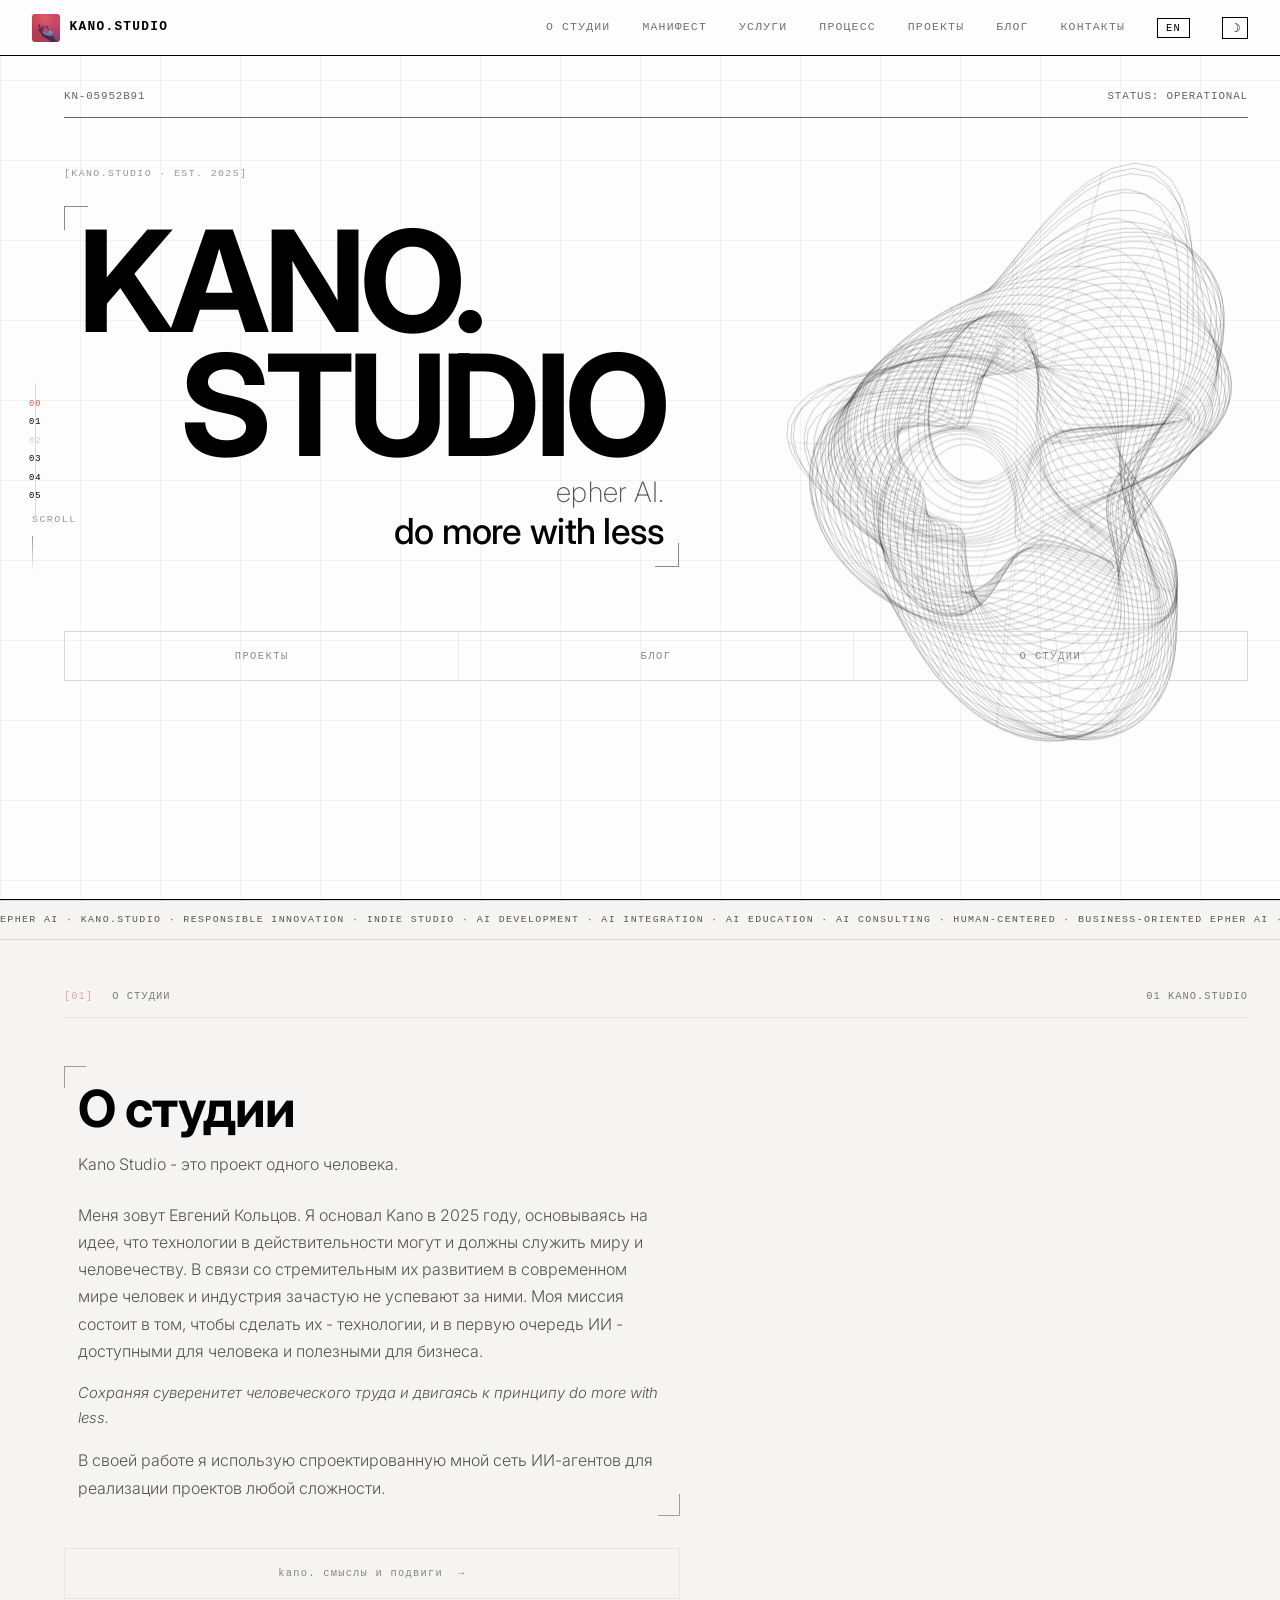
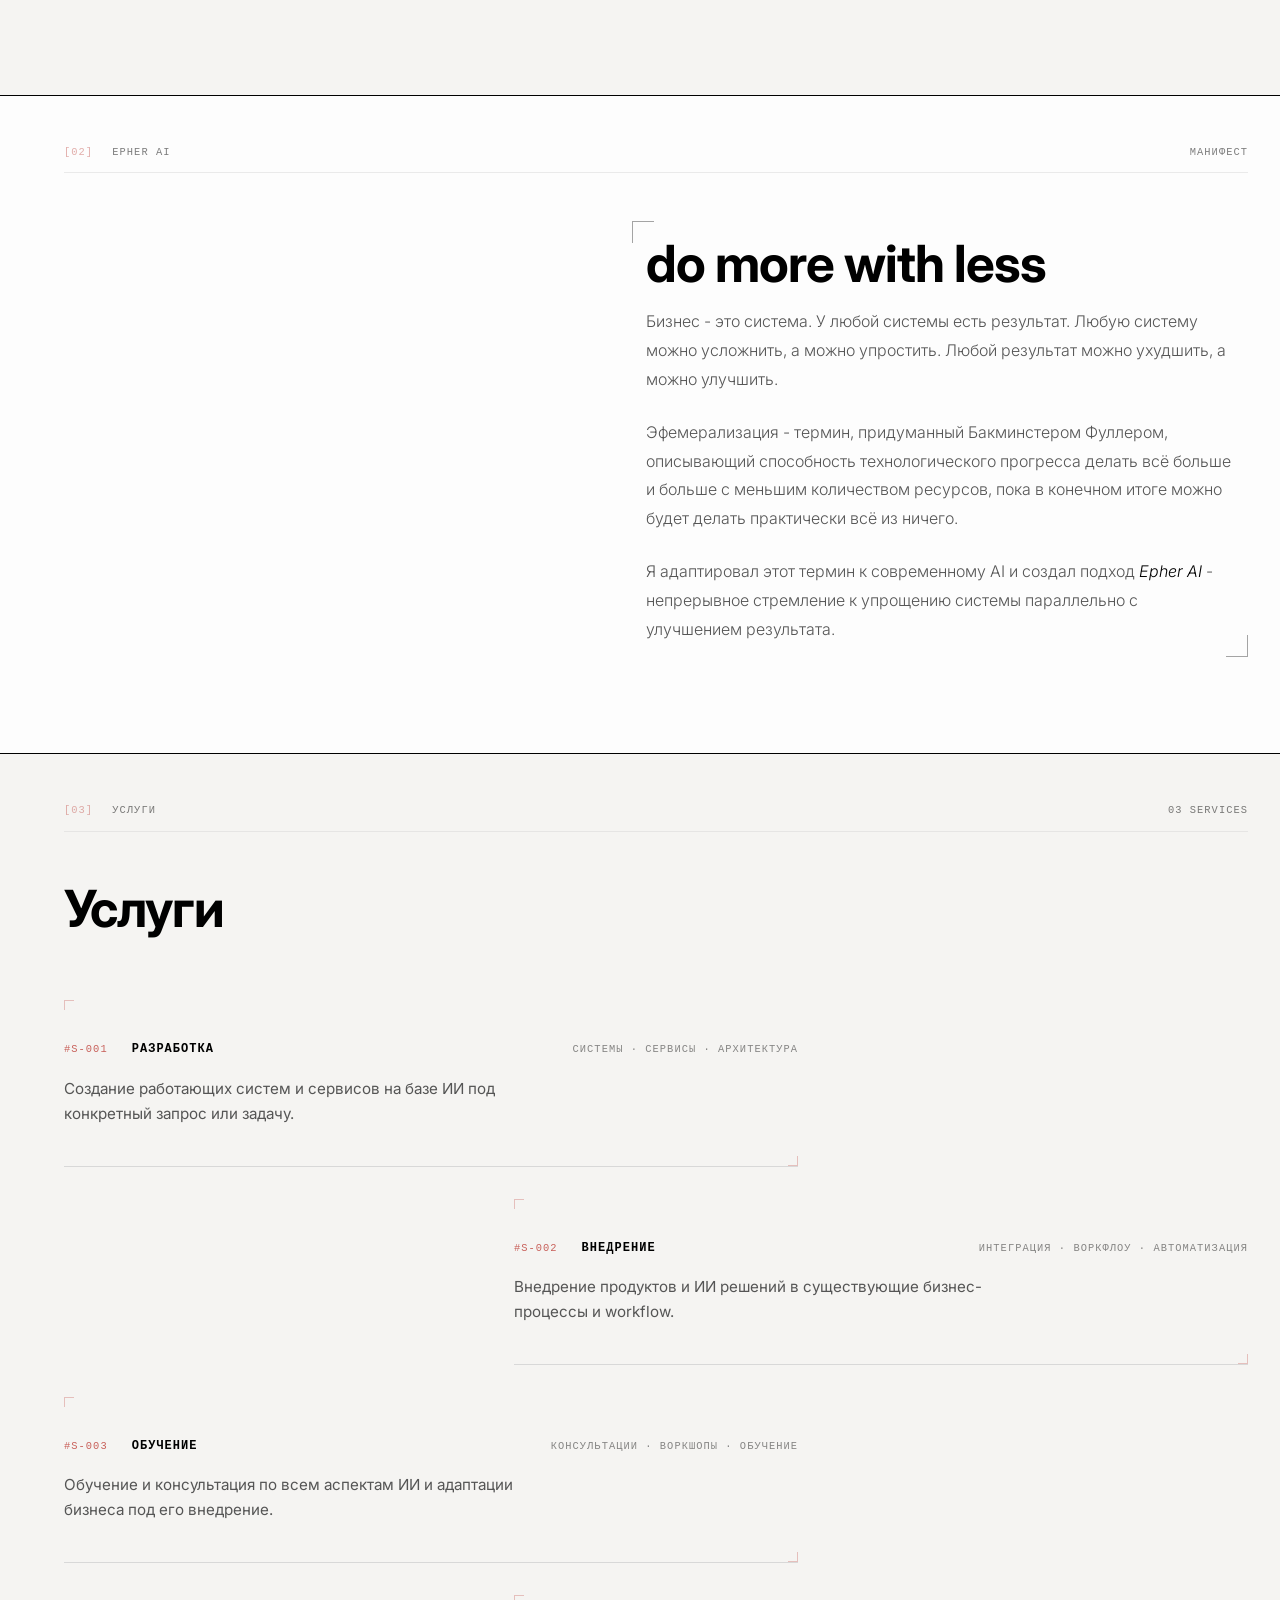
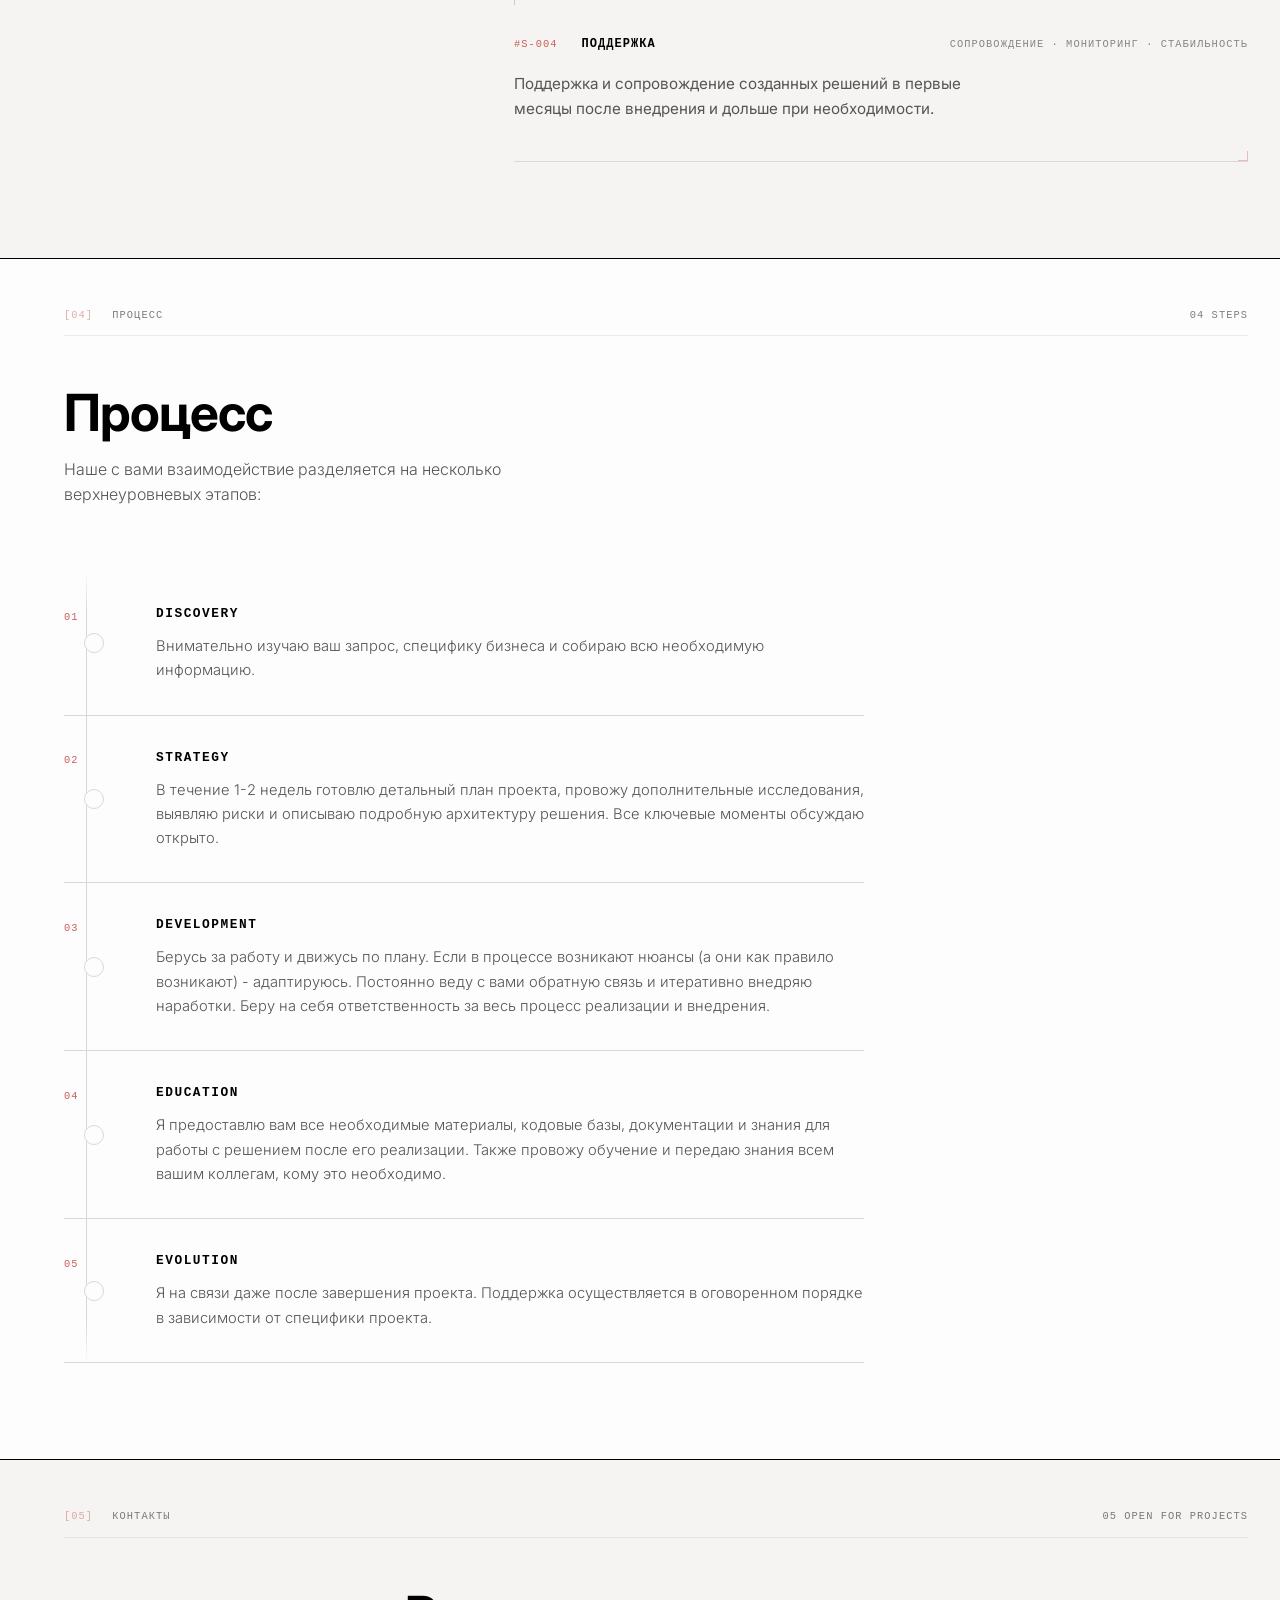
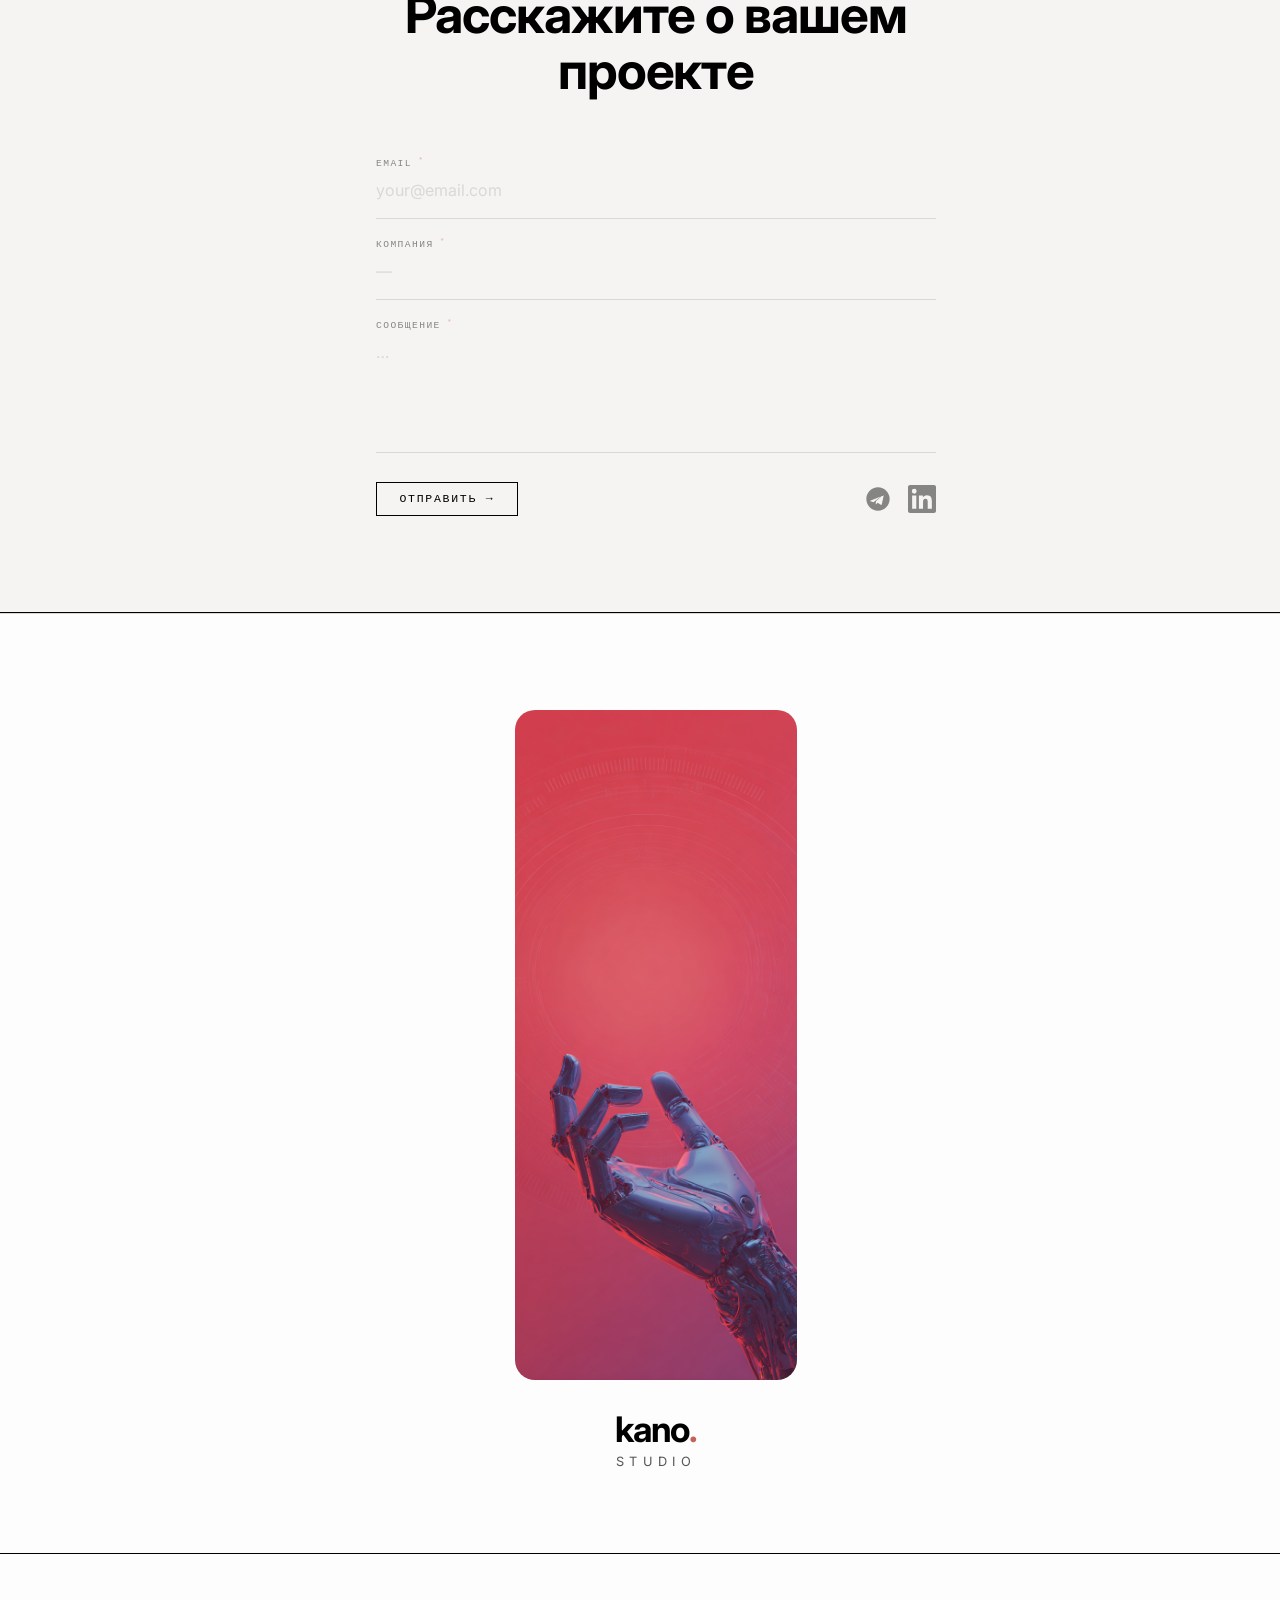
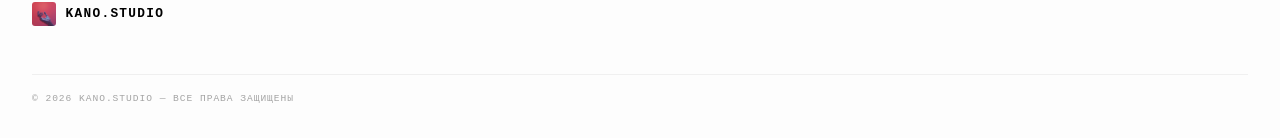
==== commit adf4c02e: "feat: add sitemap.xml, robots.txt and SEO meta tags to all pages Co-Authored-By: Claude Sonnet 4.6 <" ====
--- a/index.html
+++ b/index.html
@@ -8,6 +8,9 @@
     <link rel="preconnect" href="https://fonts.gstatic.com" crossorigin>
     <link href="https://fonts.googleapis.com/css2?family=Inter:wght@300;400;500;700&family=Playfair+Display:ital,wght@0,400;0,500;1,400&family=Golos+Text:wght@400;500;700&family=Martian+Mono:wght@300;400;500&family=PT+Root+UI:wght@300;400;500;700&display=swap" rel="stylesheet">
     <link rel="icon" type="image/png" href="public/hand.png">
+    <link rel="canonical" href="https://kanostudio.org/">
+    <link rel="sitemap" type="application/xml" href="/sitemap.xml">
+    <meta name="description" content="Kano Studio — indie AI studio. Разработка, внедрение и обучение AI решений для бизнеса. Epher AI подход: do more with less.">
     <link rel="stylesheet" href="kano.css">
 </head>
 <body>
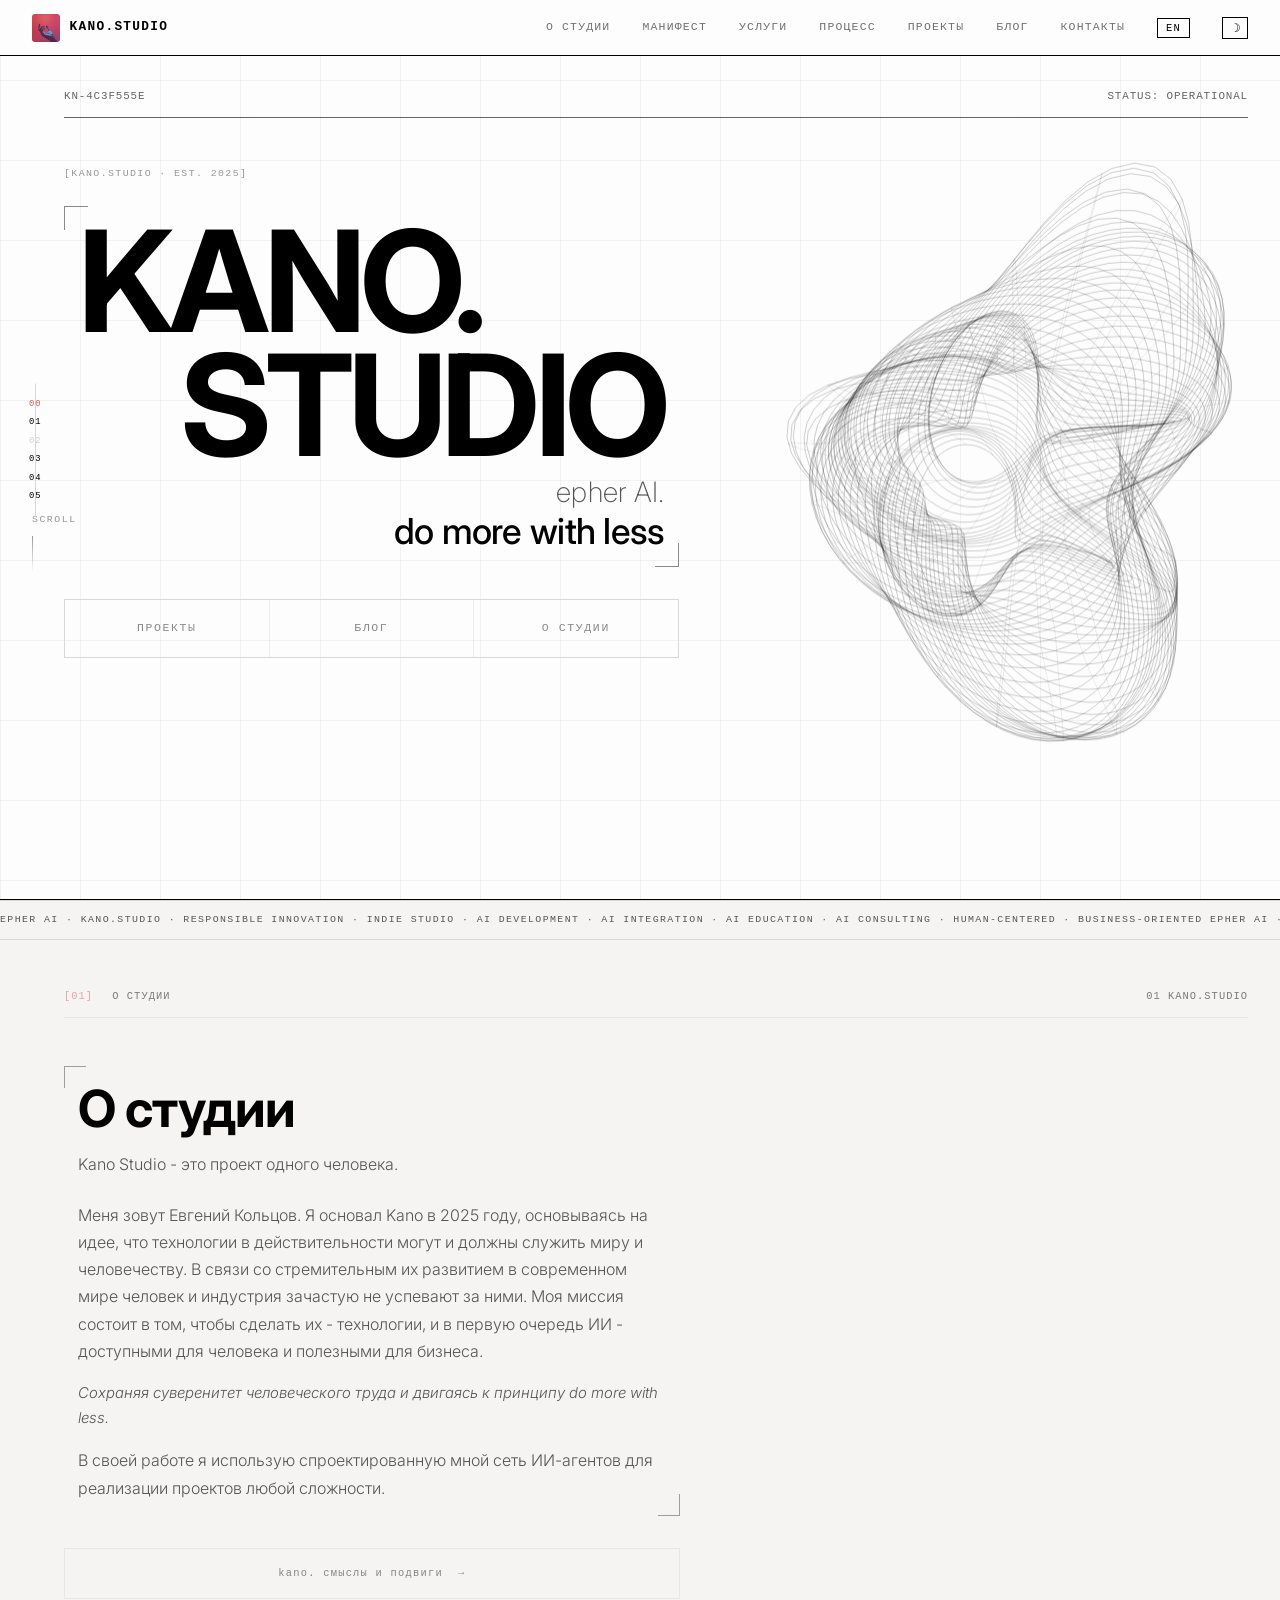
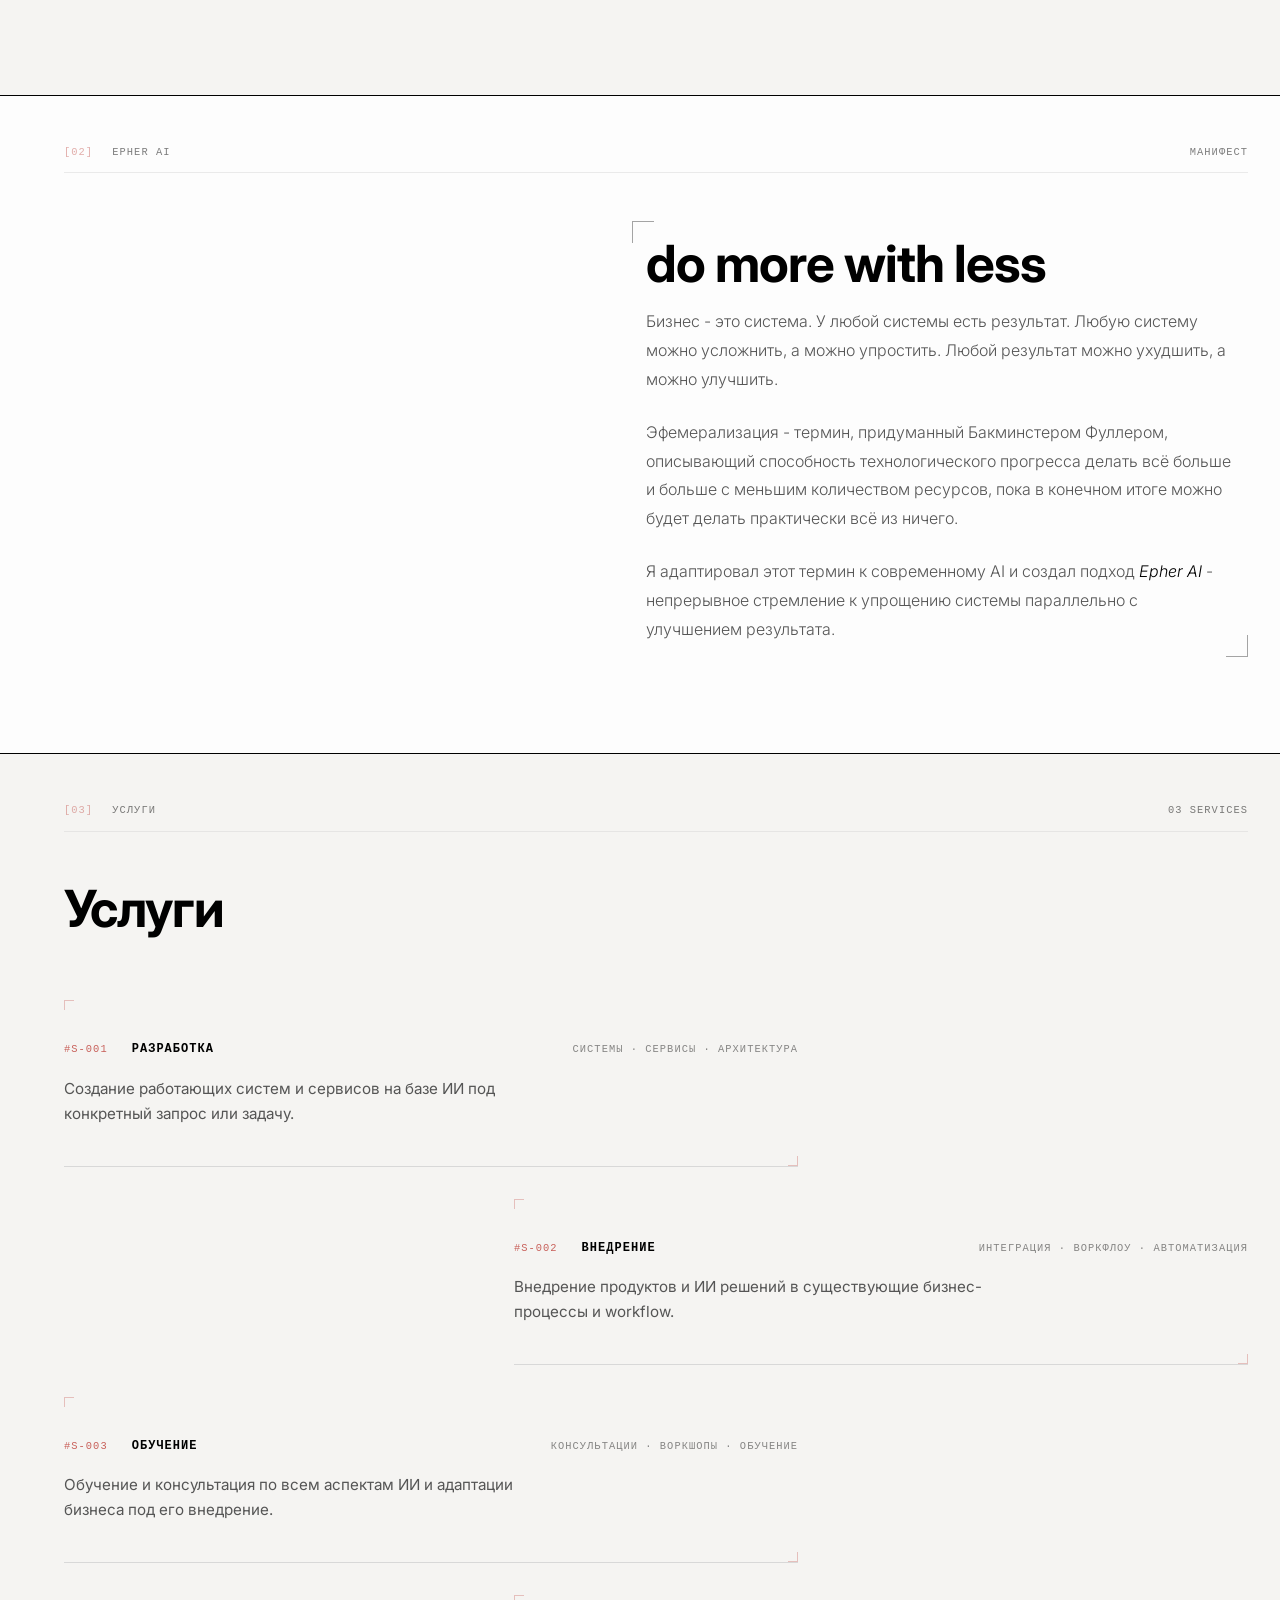
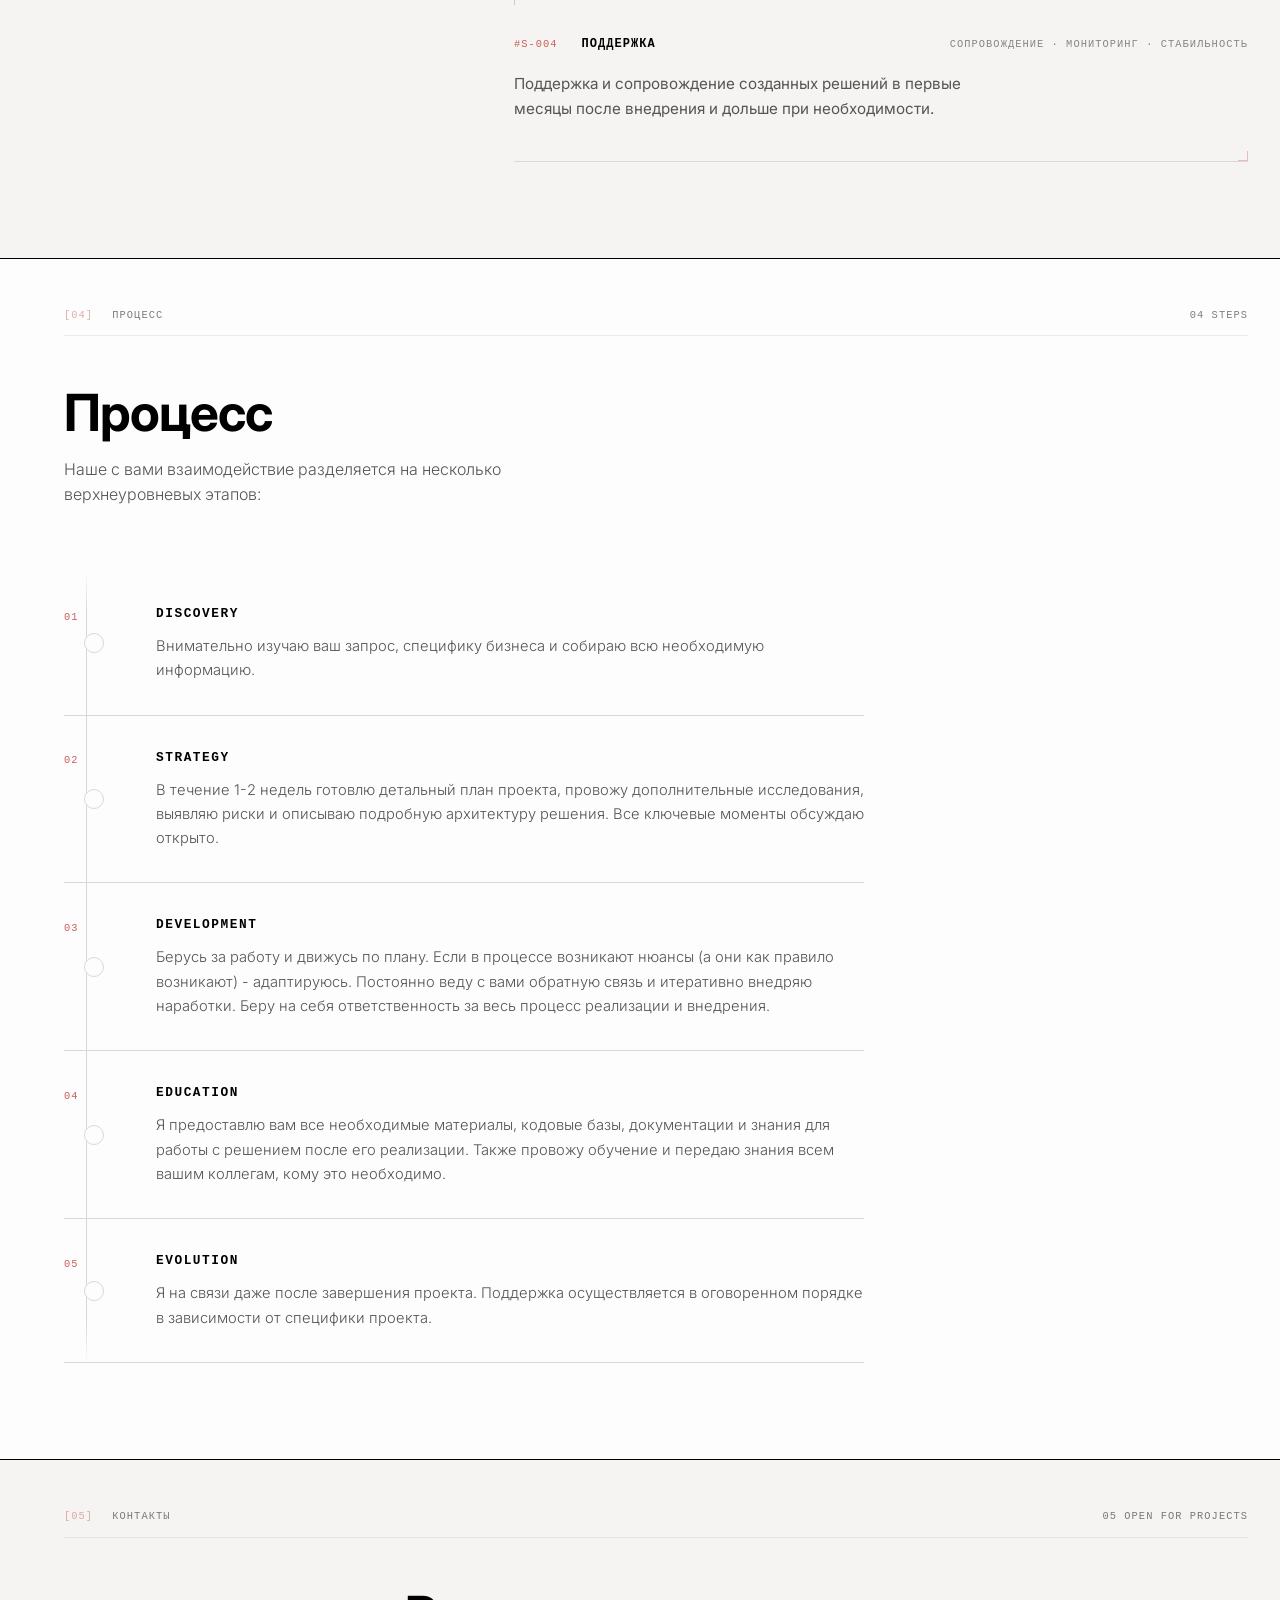
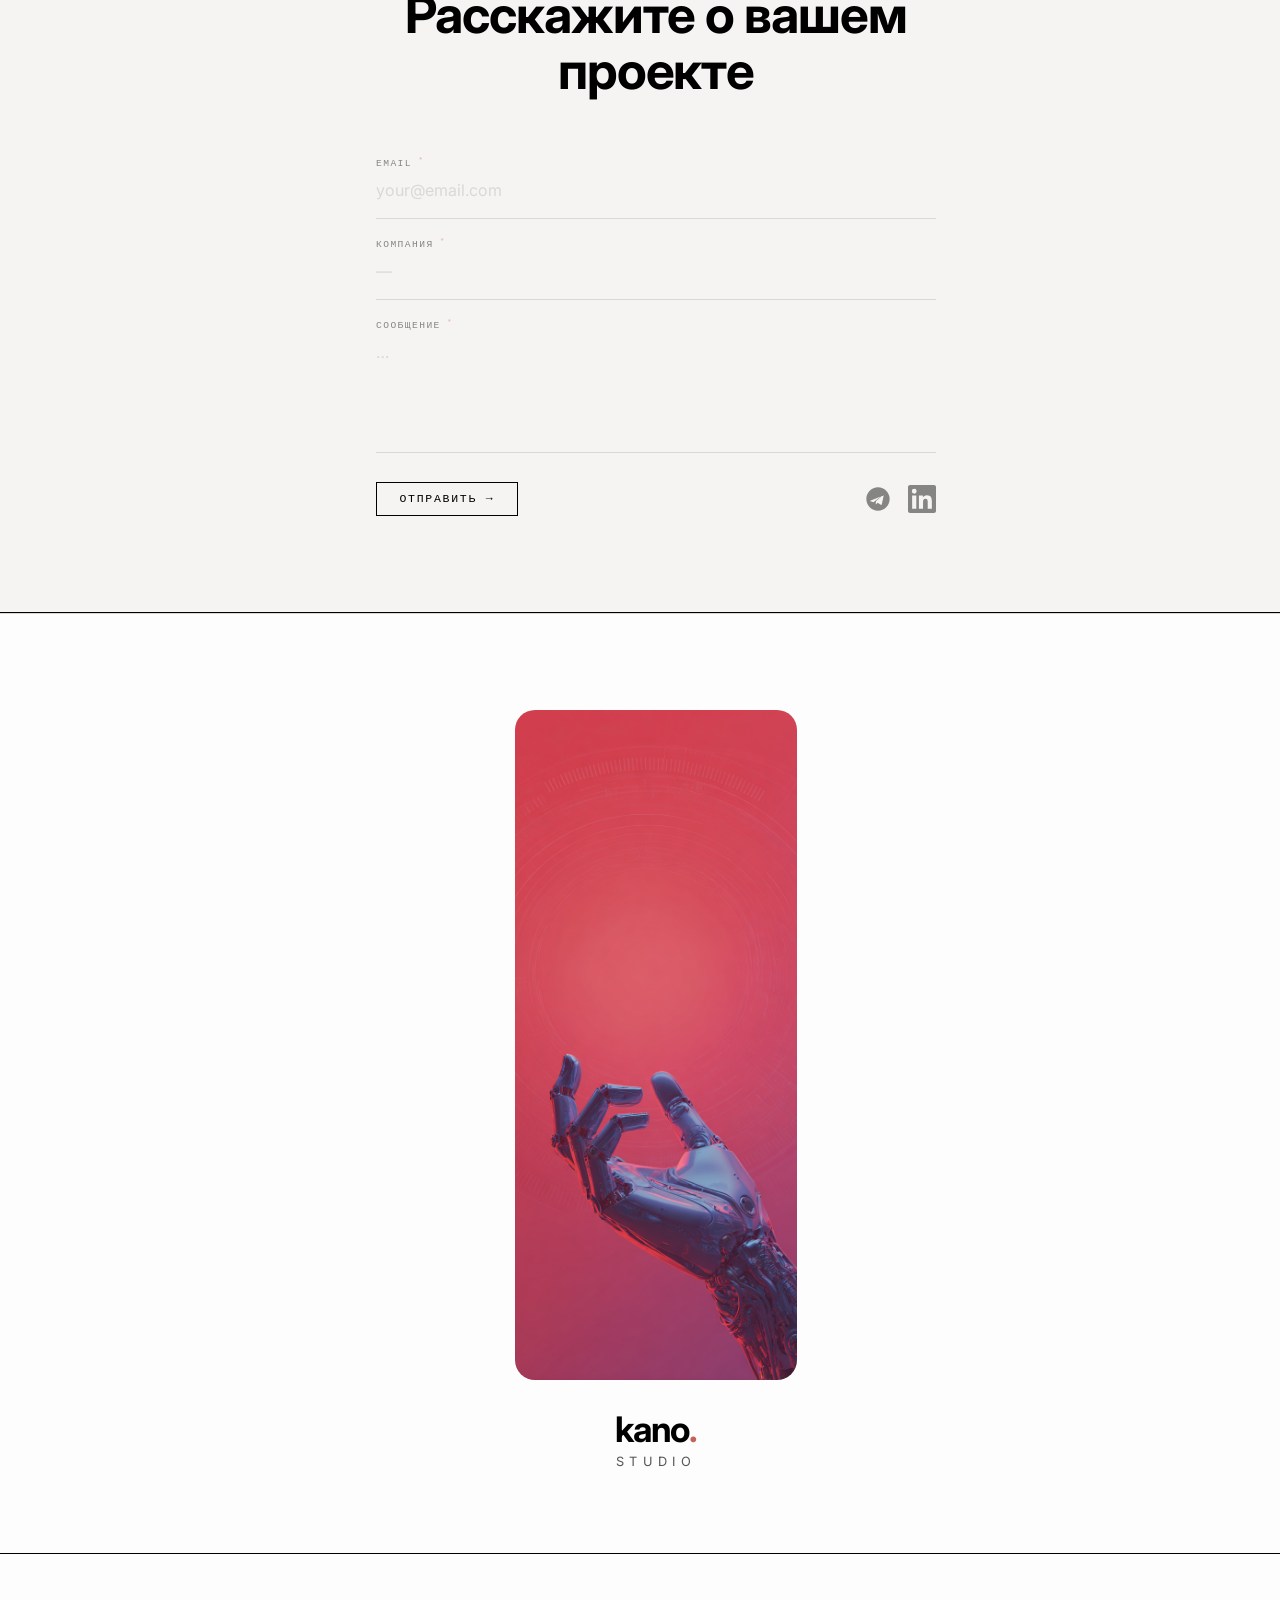
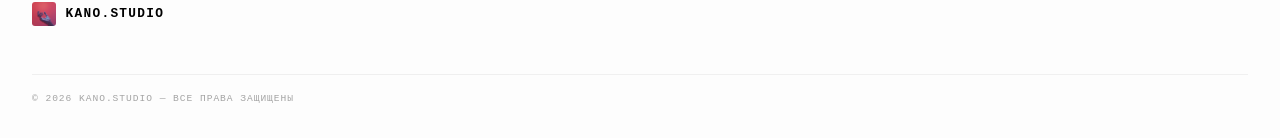
==== commit cea34814: "style: hero links now stretch to exact width of title block Co-Authored-By: Claude Sonnet 4.6 <norep" ====
--- a/index.html
+++ b/index.html
@@ -73,15 +73,17 @@
 
             <div class="hero-tag">[KANO.STUDIO · EST. 2025]</div>
 
-            <div class="hero-title-block">
-                <h1>kano.<br><span class="indent">STUDIO</span></h1>
-                <p class="hero-sub">epher AI.</p>
-                <p class="hero-sub hero-sub--second">do more with less</p>
-            </div>
-            <div class="hero-links">
-                <a href="projects.html" class="hero-link" data-i18n="nav_portfolio">ПРОЕКТЫ</a>
-                <a href="blog.html"     class="hero-link" data-i18n="nav_blog">БЛОГ</a>
-                <a href="#about"        class="hero-link" data-i18n="nav_about">О СТУДИИ</a>
+            <div class="hero-block">
+                <div class="hero-title-block">
+                    <h1>kano.<br><span class="indent">STUDIO</span></h1>
+                    <p class="hero-sub">epher AI.</p>
+                    <p class="hero-sub hero-sub--second">do more with less</p>
+                </div>
+                <div class="hero-links">
+                    <a href="projects.html" class="hero-link" data-i18n="nav_portfolio">ПРОЕКТЫ</a>
+                    <a href="blog.html"     class="hero-link" data-i18n="nav_blog">БЛОГ</a>
+                    <a href="#about"        class="hero-link" data-i18n="nav_about">О СТУДИИ</a>
+                </div>
             </div>
 
             <div class="scroll-hint">
--- a/kano.css
+++ b/kano.css
@@ -240,7 +240,6 @@
     align-self: flex-start;
     position: relative;
     padding: 14px;
-    margin-top: auto;
     margin-bottom: 2rem;
 }
 
@@ -409,22 +408,30 @@
     background: linear-gradient(to bottom, var(--ink), transparent);
 }
 
+/* Hero block wrapper */
+.hero-block {
+    display: inline-flex;
+    flex-direction: column;
+    align-self: flex-start;
+    margin-top: auto;
+}
+
 /* Hero nav links */
 .hero-links {
     display: flex;
     width: 100%;
-    margin-top: 2rem;
     border: 1px solid var(--border);
+    margin-top: 0;
 }
 
 .hero-link {
     flex: 1;
     font-family: var(--mono);
-    font-size: 0.65rem;
+    font-size: 0.72rem;
     letter-spacing: 0.14em;
     color: var(--ink);
     opacity: 0.45;
-    padding: 1rem 0;
+    padding: 1.2rem 0;
     text-align: center;
     border-right: 1px solid var(--border);
     transition: opacity 0.18s, background 0.18s;
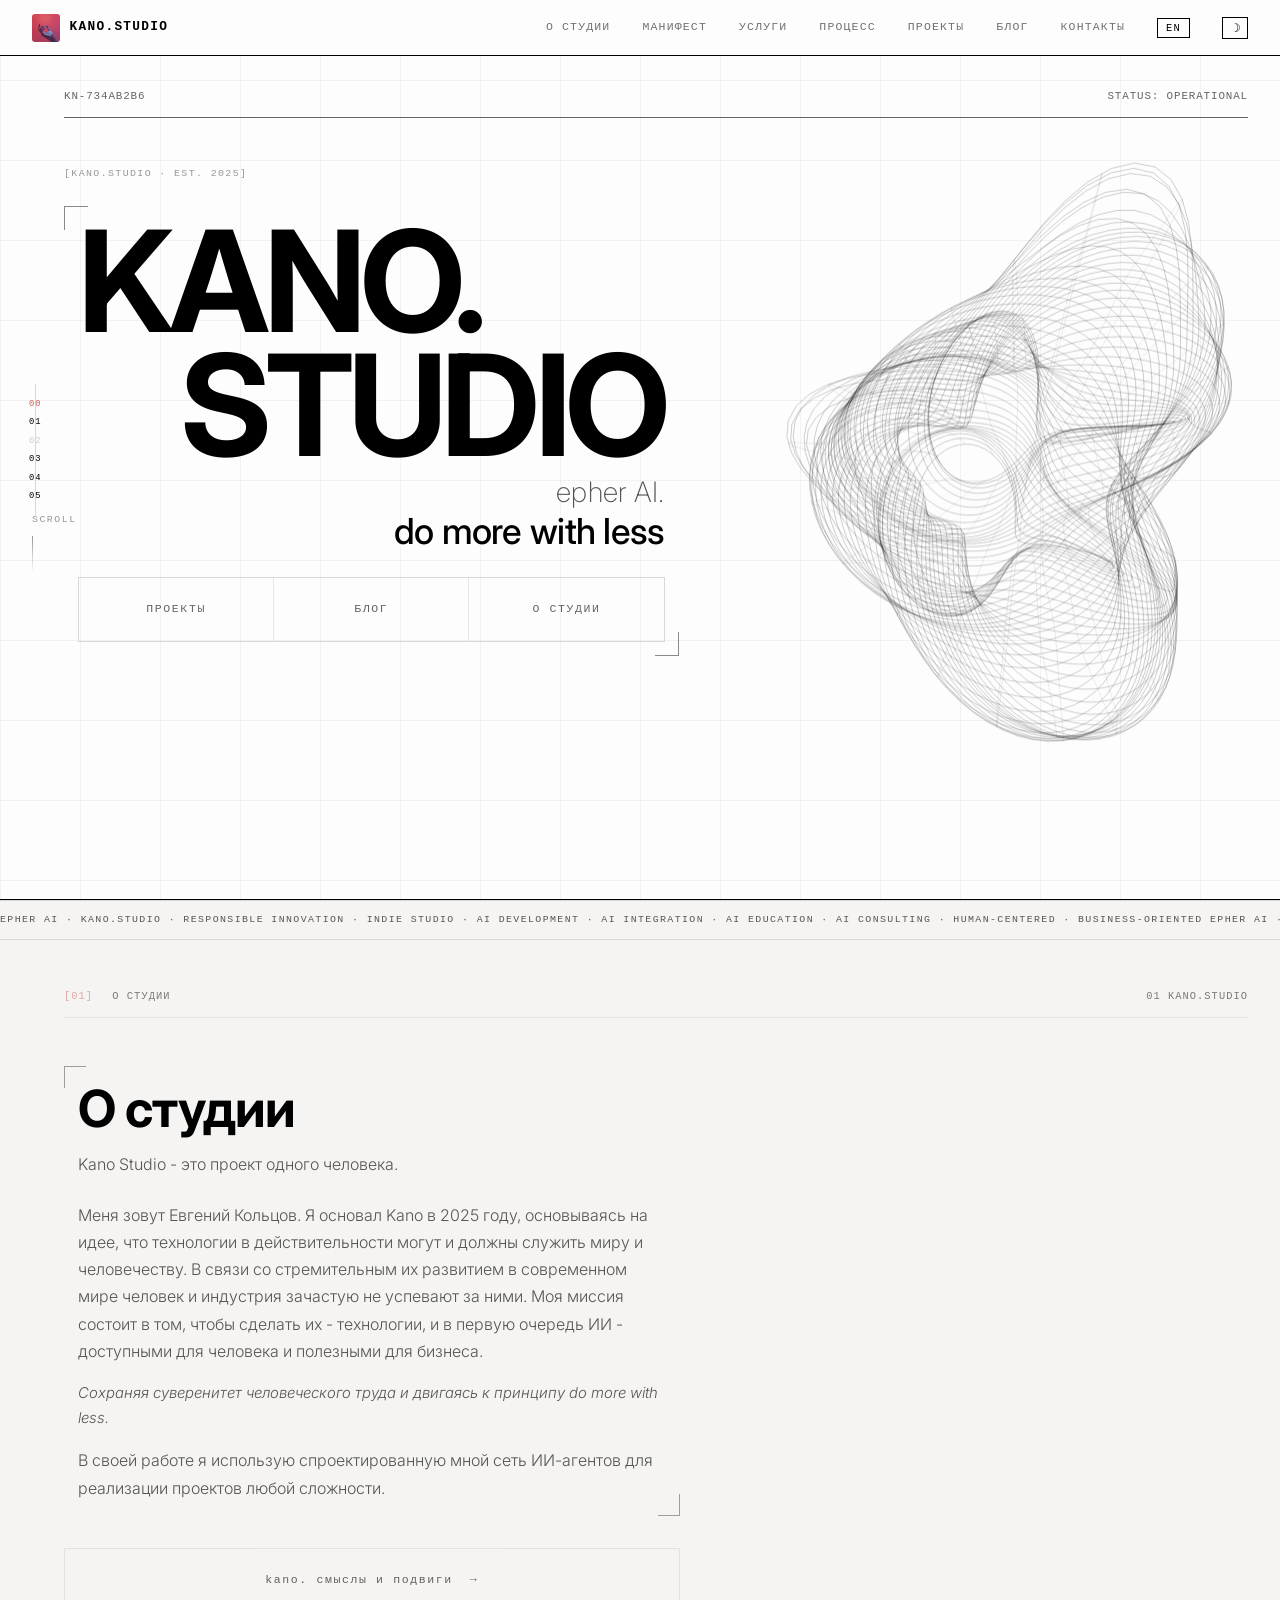
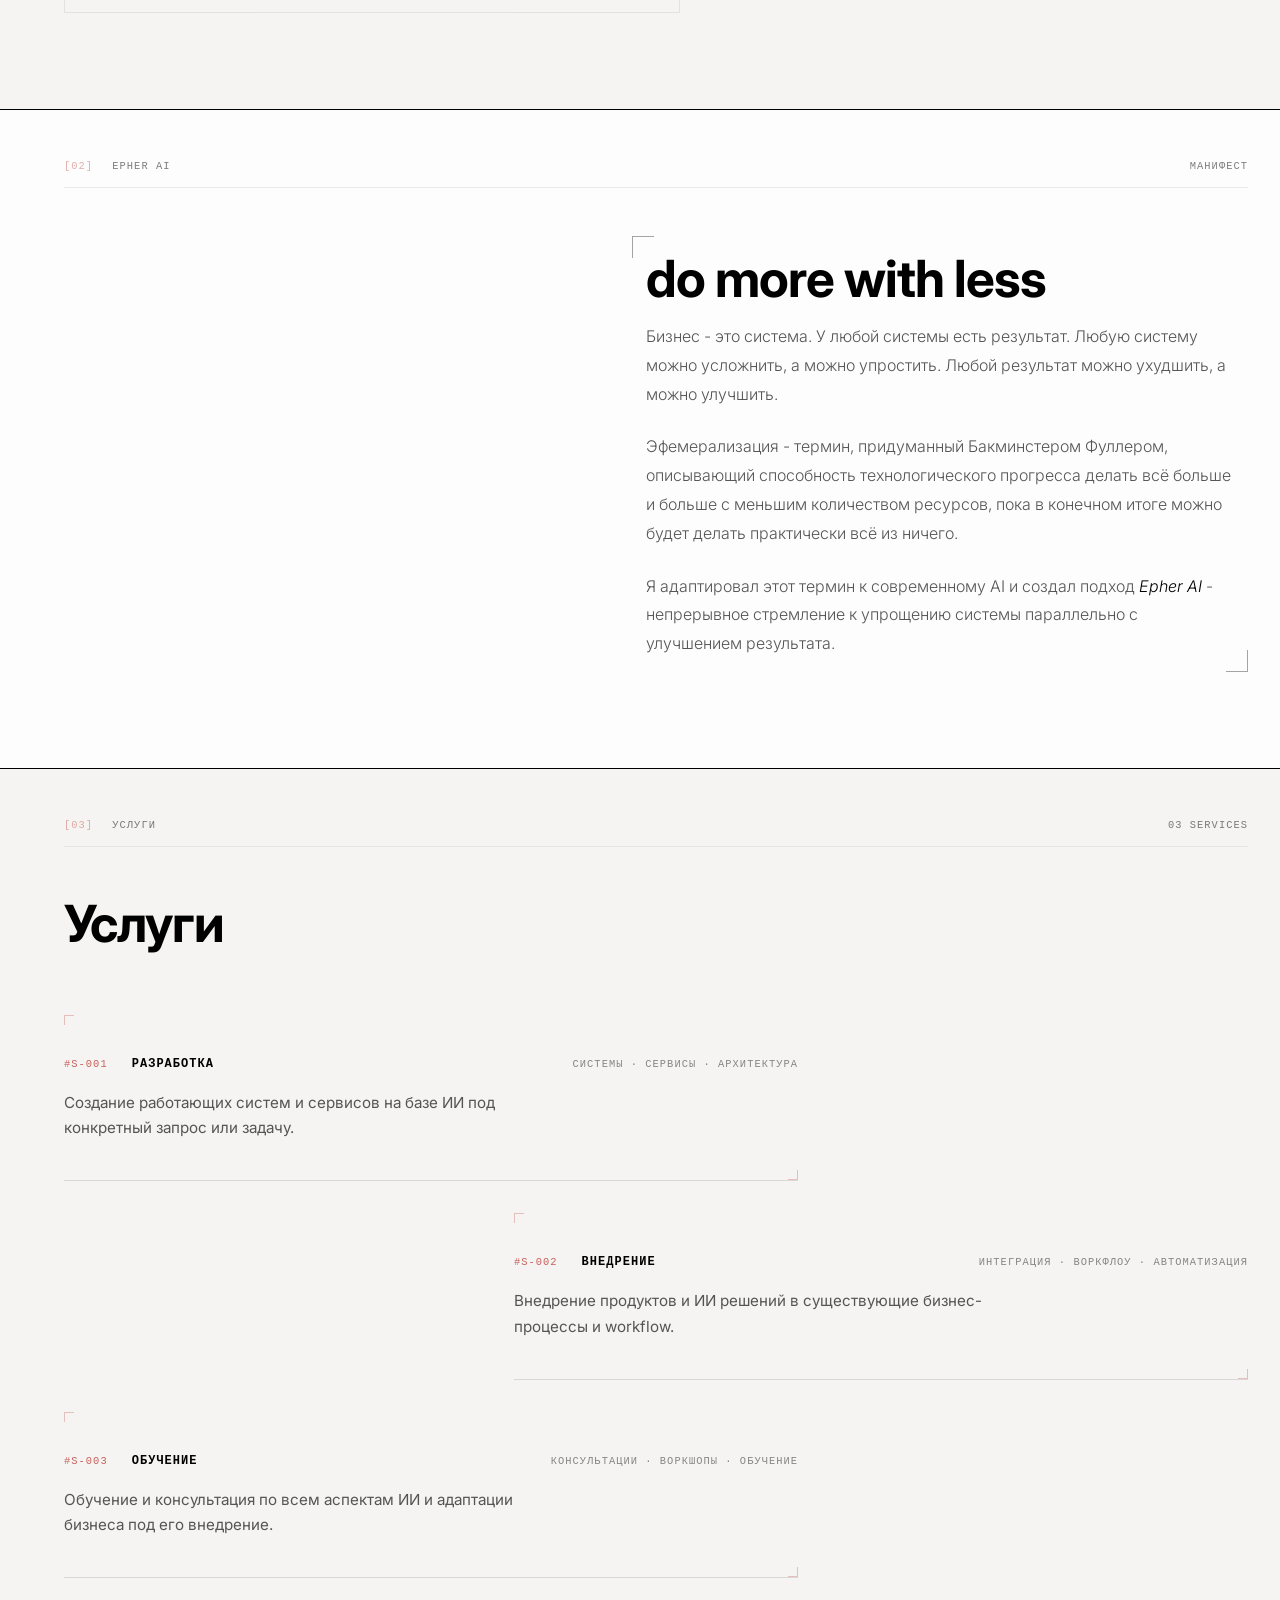
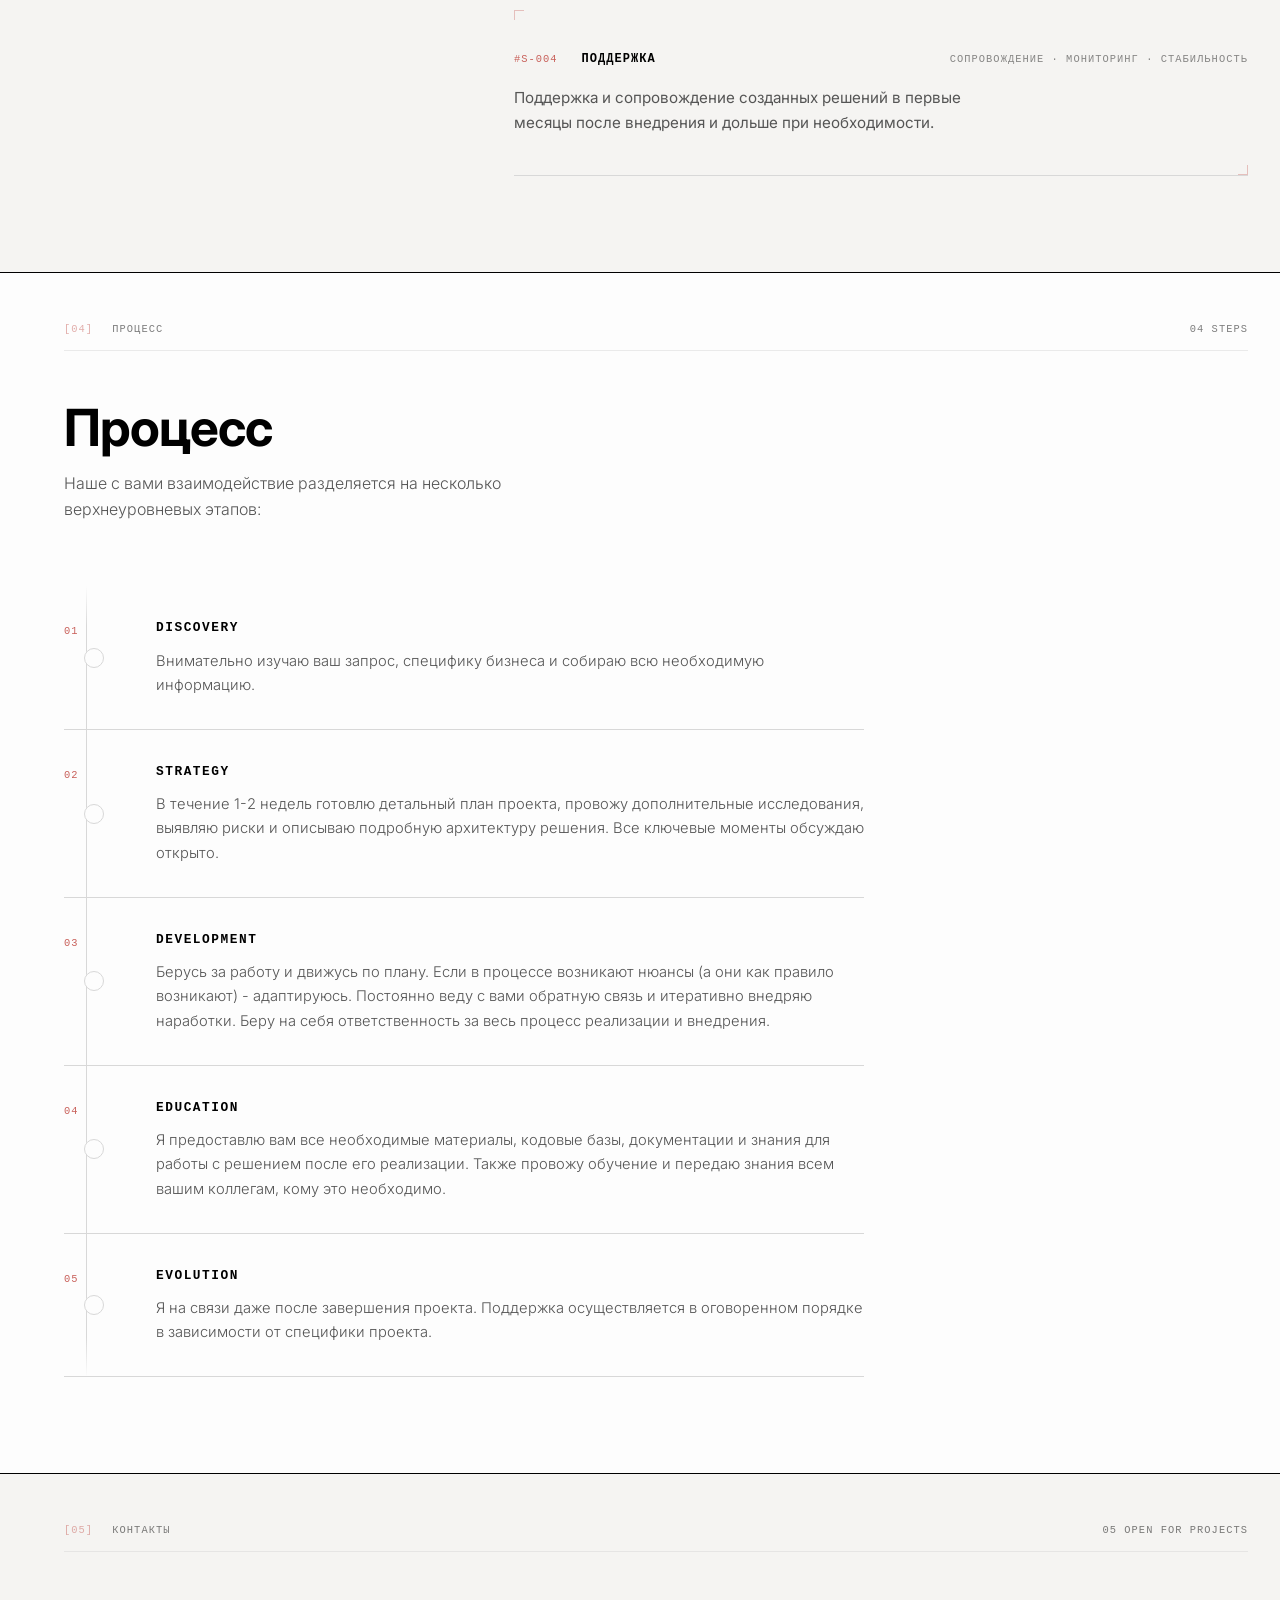
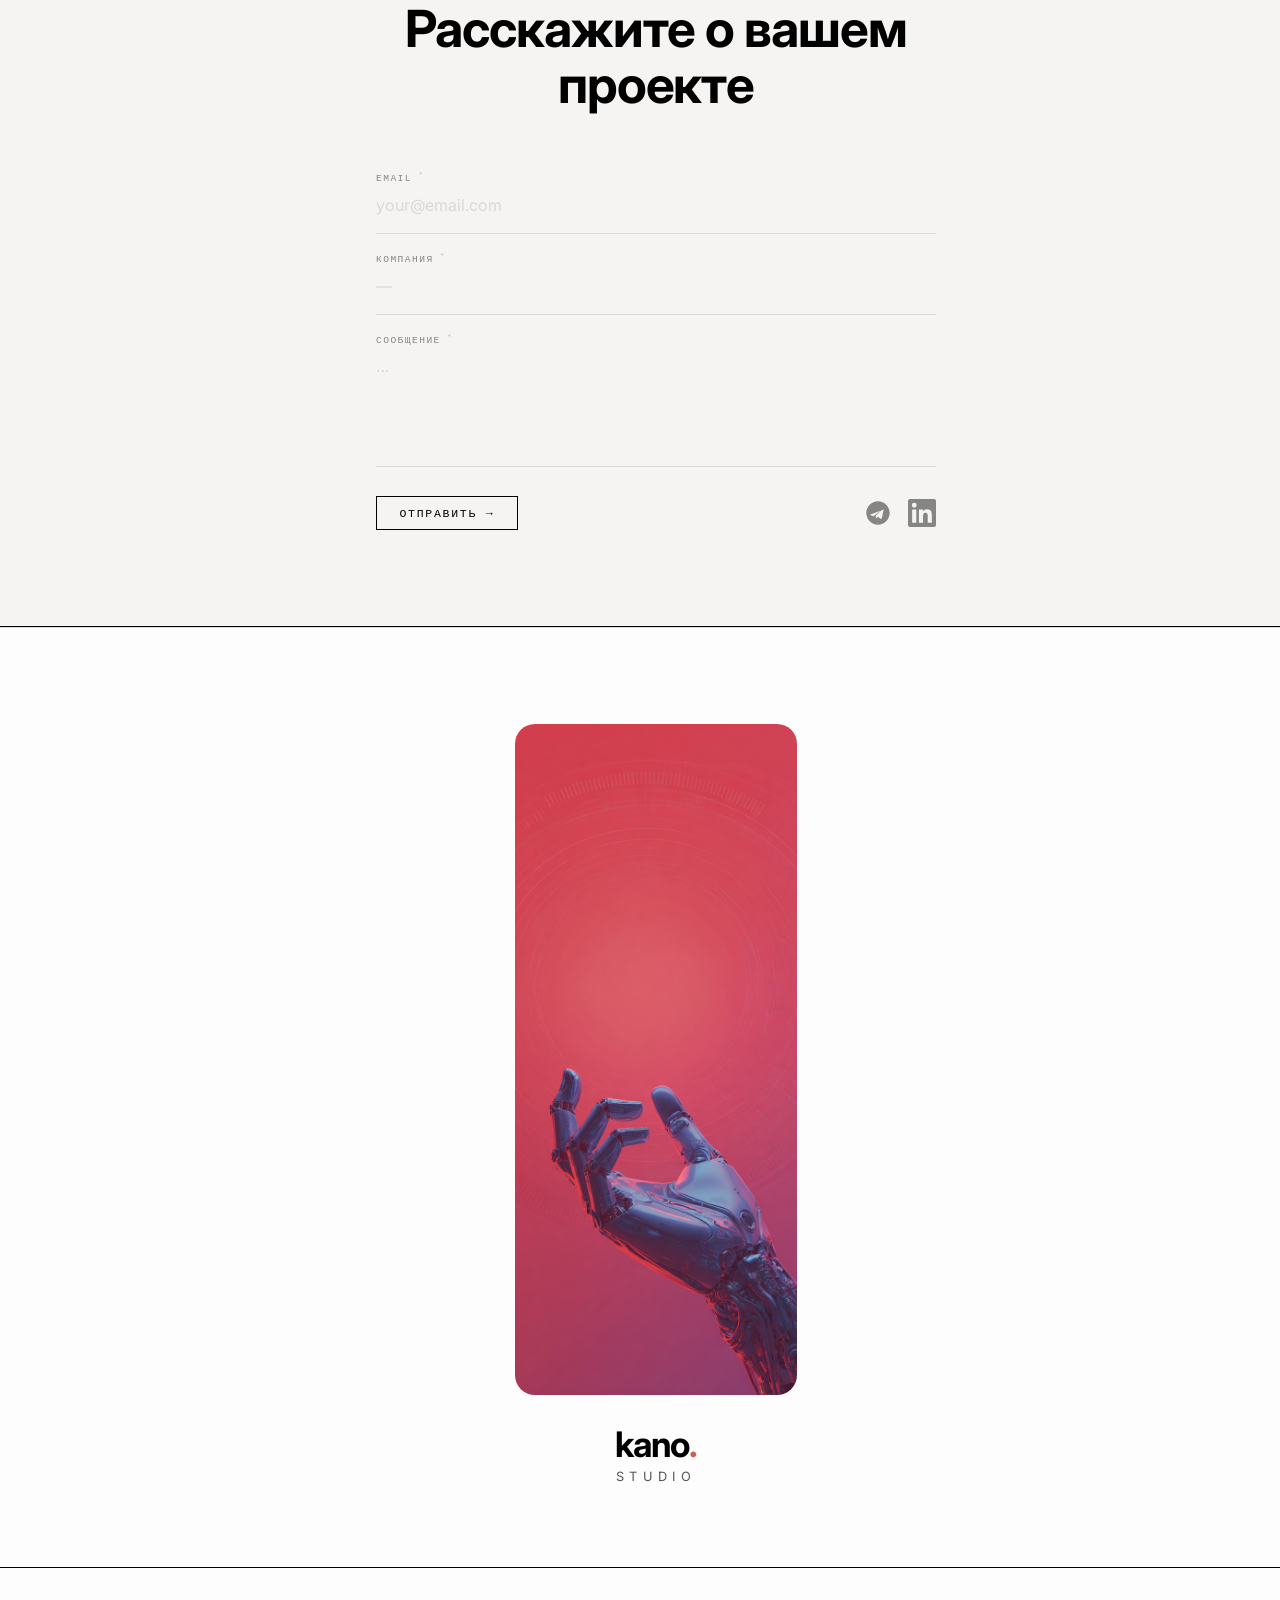
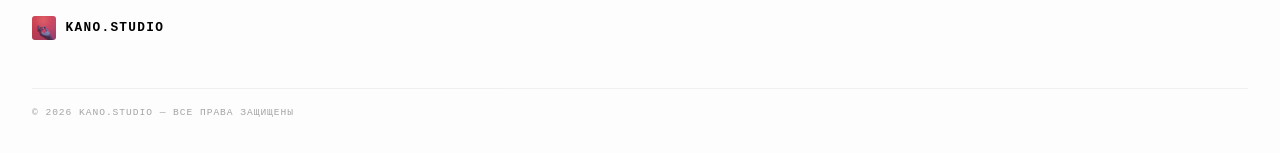
==== commit b6bb7503: "style: fix hero links width, increase visibility, animate on hover Co-Authored-By: Claude Sonnet 4.6" ====
--- a/index.html
+++ b/index.html
@@ -73,17 +73,16 @@
 
             <div class="hero-tag">[KANO.STUDIO · EST. 2025]</div>
 
-            <div class="hero-block">
-                <div class="hero-title-block">
-                    <h1>kano.<br><span class="indent">STUDIO</span></h1>
-                    <p class="hero-sub">epher AI.</p>
-                    <p class="hero-sub hero-sub--second">do more with less</p>
-                </div>
+            <div class="hero-title-block">
+                <h1>kano.<br><span class="indent">STUDIO</span></h1>
+                <p class="hero-sub">epher AI.</p>
+                <p class="hero-sub hero-sub--second">do more with less</p>
                 <div class="hero-links">
                     <a href="projects.html" class="hero-link" data-i18n="nav_portfolio">ПРОЕКТЫ</a>
                     <a href="blog.html"     class="hero-link" data-i18n="nav_blog">БЛОГ</a>
                     <a href="#about"        class="hero-link" data-i18n="nav_about">О СТУДИИ</a>
                 </div>
+                <span class="hero-corner-br" aria-hidden="true"></span>
             </div>
 
             <div class="scroll-hint">
--- a/kano.css
+++ b/kano.css
@@ -236,34 +236,36 @@
 .hero-title-block {
     display: inline-flex;
     flex-direction: column;
-    align-items: flex-start;
+    align-items: stretch;
     align-self: flex-start;
     position: relative;
     padding: 14px;
+    margin-top: auto;
     margin-bottom: 2rem;
 }
 
-.hero-title-block::before,
-.hero-title-block::after {
+.hero-title-block::before {
     content: '';
     position: absolute;
     width: 24px;
     height: 24px;
     opacity: 0.45;
-}
-
-.hero-title-block::before {
     top: 0;
     left: 0;
     border-top: 1px solid var(--ink);
     border-left: 1px solid var(--ink);
 }
 
-.hero-title-block::after {
+.hero-corner-br {
+    position: absolute;
     bottom: 0;
     right: 0;
+    width: 24px;
+    height: 24px;
+    opacity: 0.45;
     border-bottom: 1px solid var(--ink);
     border-right: 1px solid var(--ink);
+    pointer-events: none;
 }
 
 /* ── Corner brackets for content sections ─────────────────────────────────── */
@@ -408,20 +410,12 @@
     background: linear-gradient(to bottom, var(--ink), transparent);
 }
 
-/* Hero block wrapper */
-.hero-block {
-    display: inline-flex;
-    flex-direction: column;
-    align-self: flex-start;
-    margin-top: auto;
-}
-
 /* Hero nav links */
 .hero-links {
     display: flex;
     width: 100%;
     border: 1px solid var(--border);
-    margin-top: 0;
+    margin-top: 1.5rem;
 }
 
 .hero-link {
@@ -430,11 +424,11 @@
     font-size: 0.72rem;
     letter-spacing: 0.14em;
     color: var(--ink);
-    opacity: 0.45;
-    padding: 1.2rem 0;
+    opacity: 0.6;
+    padding: 1.4rem 0;
     text-align: center;
     border-right: 1px solid var(--border);
-    transition: opacity 0.18s, background 0.18s;
+    transition: opacity 0.18s, background 0.18s, letter-spacing 0.18s;
     text-decoration: none;
     white-space: nowrap;
 }
@@ -444,6 +438,7 @@
 .hero-link:hover {
     opacity: 1;
     background: var(--soft);
+    letter-spacing: 0.2em;
 }
 
 /* About → blog link */
@@ -455,19 +450,20 @@
     margin-top: 2rem;
     width: 100%;
     font-family: var(--mono);
-    font-size: 0.65rem;
-    letter-spacing: 0.12em;
+    font-size: 0.72rem;
+    letter-spacing: 0.14em;
     color: var(--ink);
-    opacity: 0.45;
+    opacity: 0.6;
     text-decoration: none;
     border: 1px solid var(--border);
-    padding: 1rem 0;
-    transition: opacity 0.18s, background 0.18s;
+    padding: 1.4rem 0;
+    transition: opacity 0.18s, background 0.18s, letter-spacing 0.18s;
 }
 
 .about-blog-link:hover {
     opacity: 1;
-    background: var(--bg);
+    background: var(--soft);
+    letter-spacing: 0.22em;
 }
 
 /* ═══════════════════════════════════════════════════════════════════════════
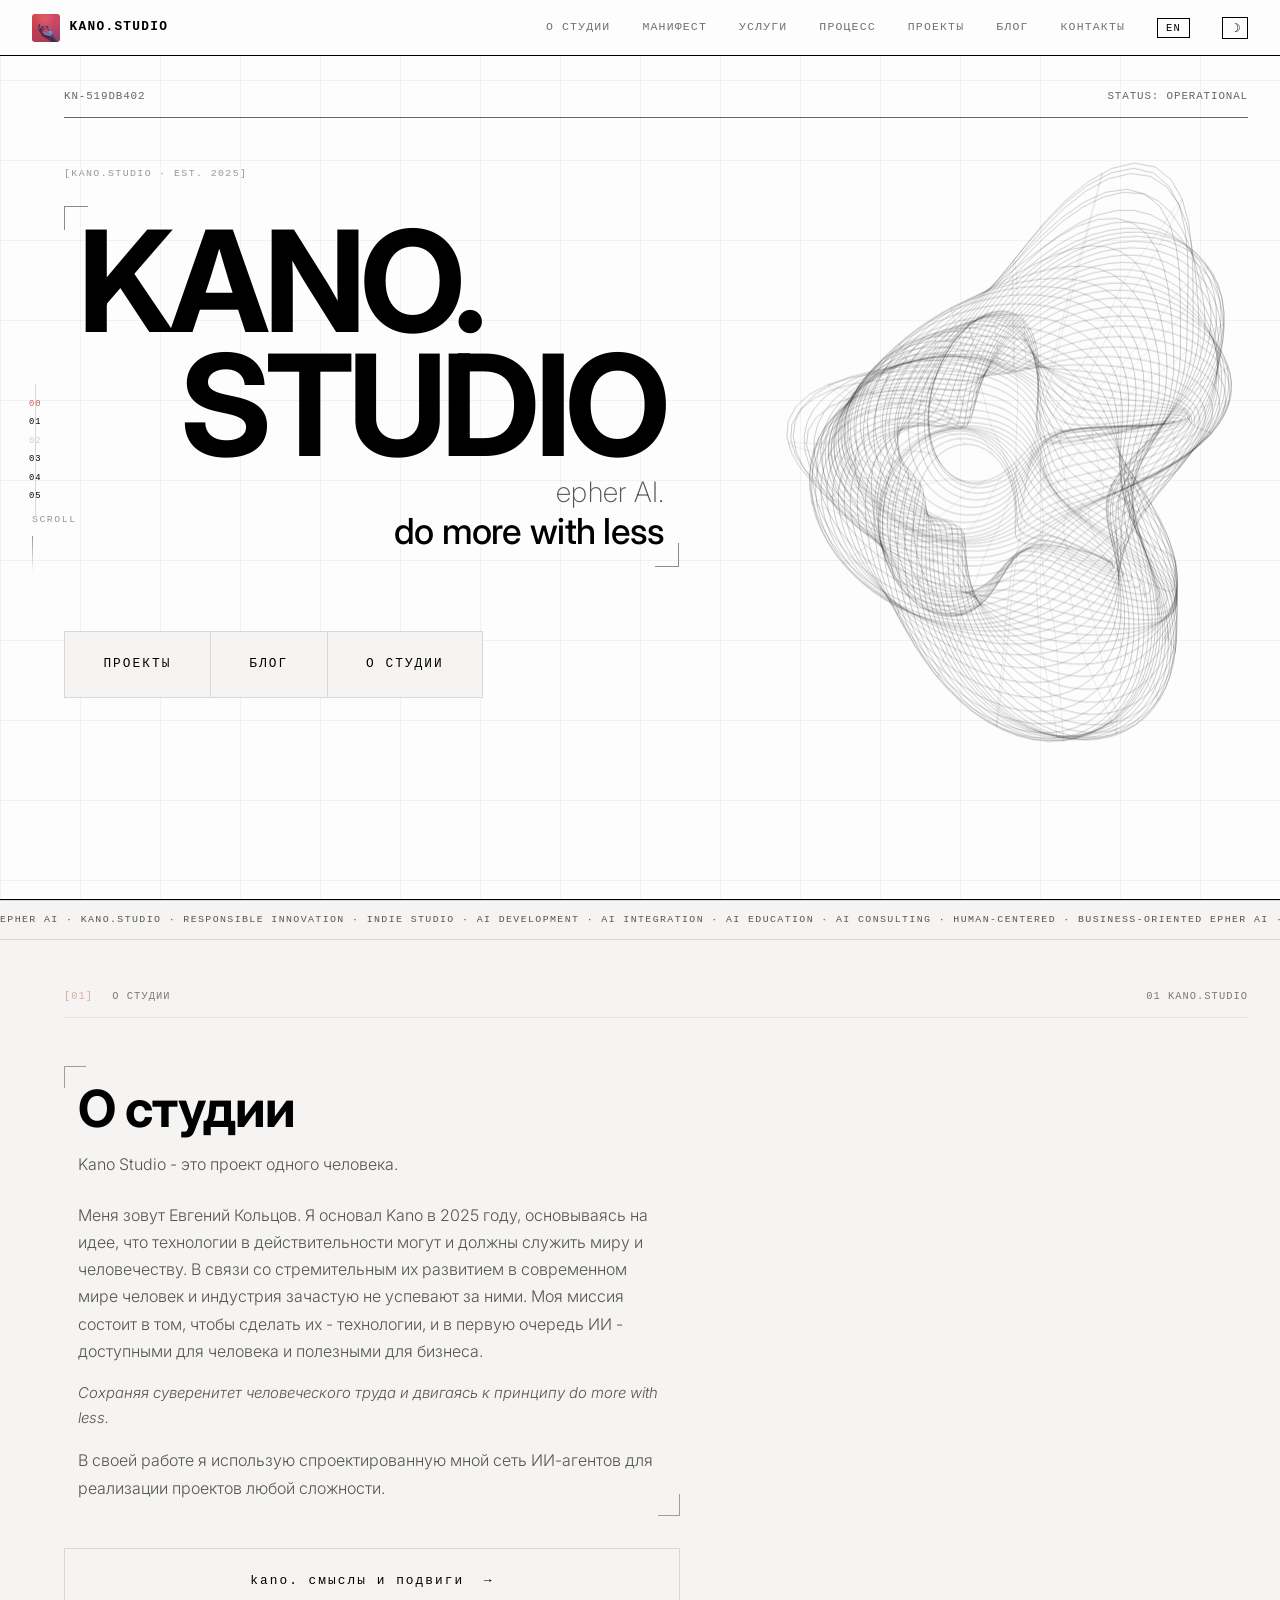
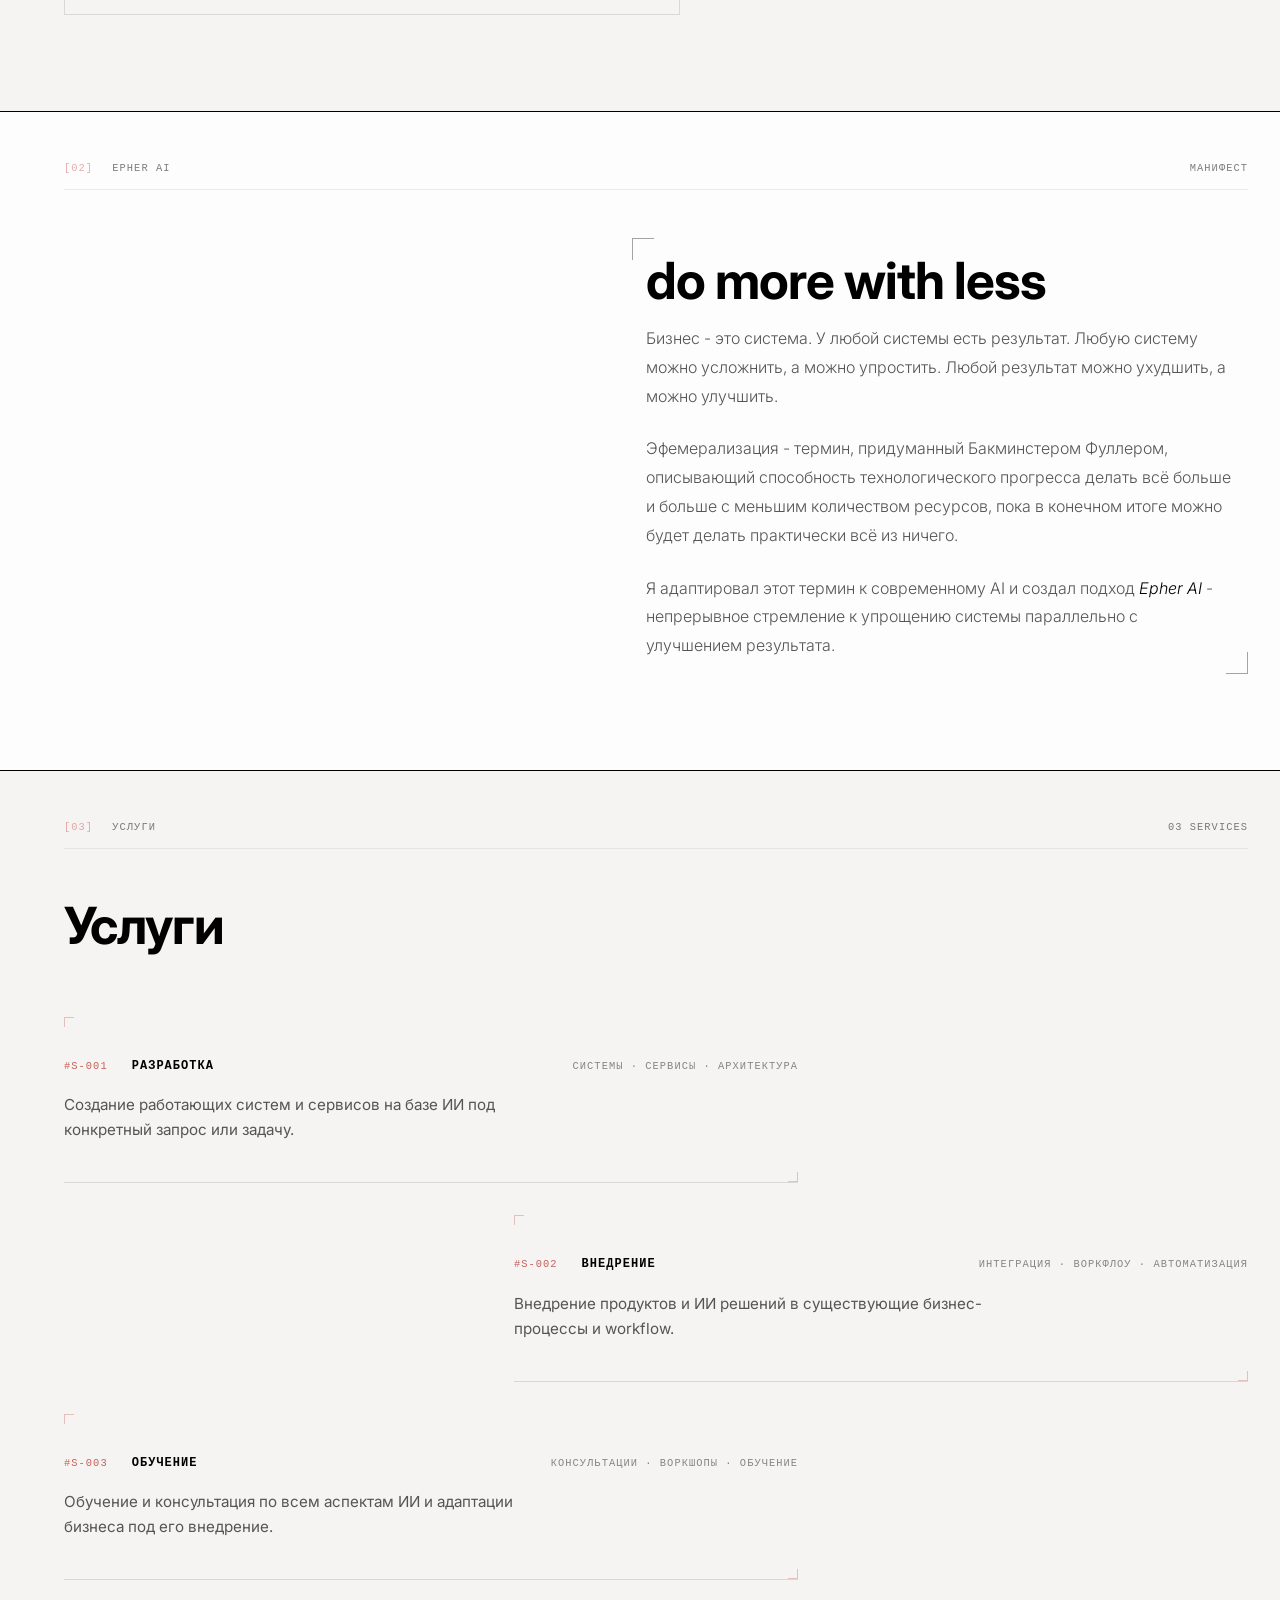
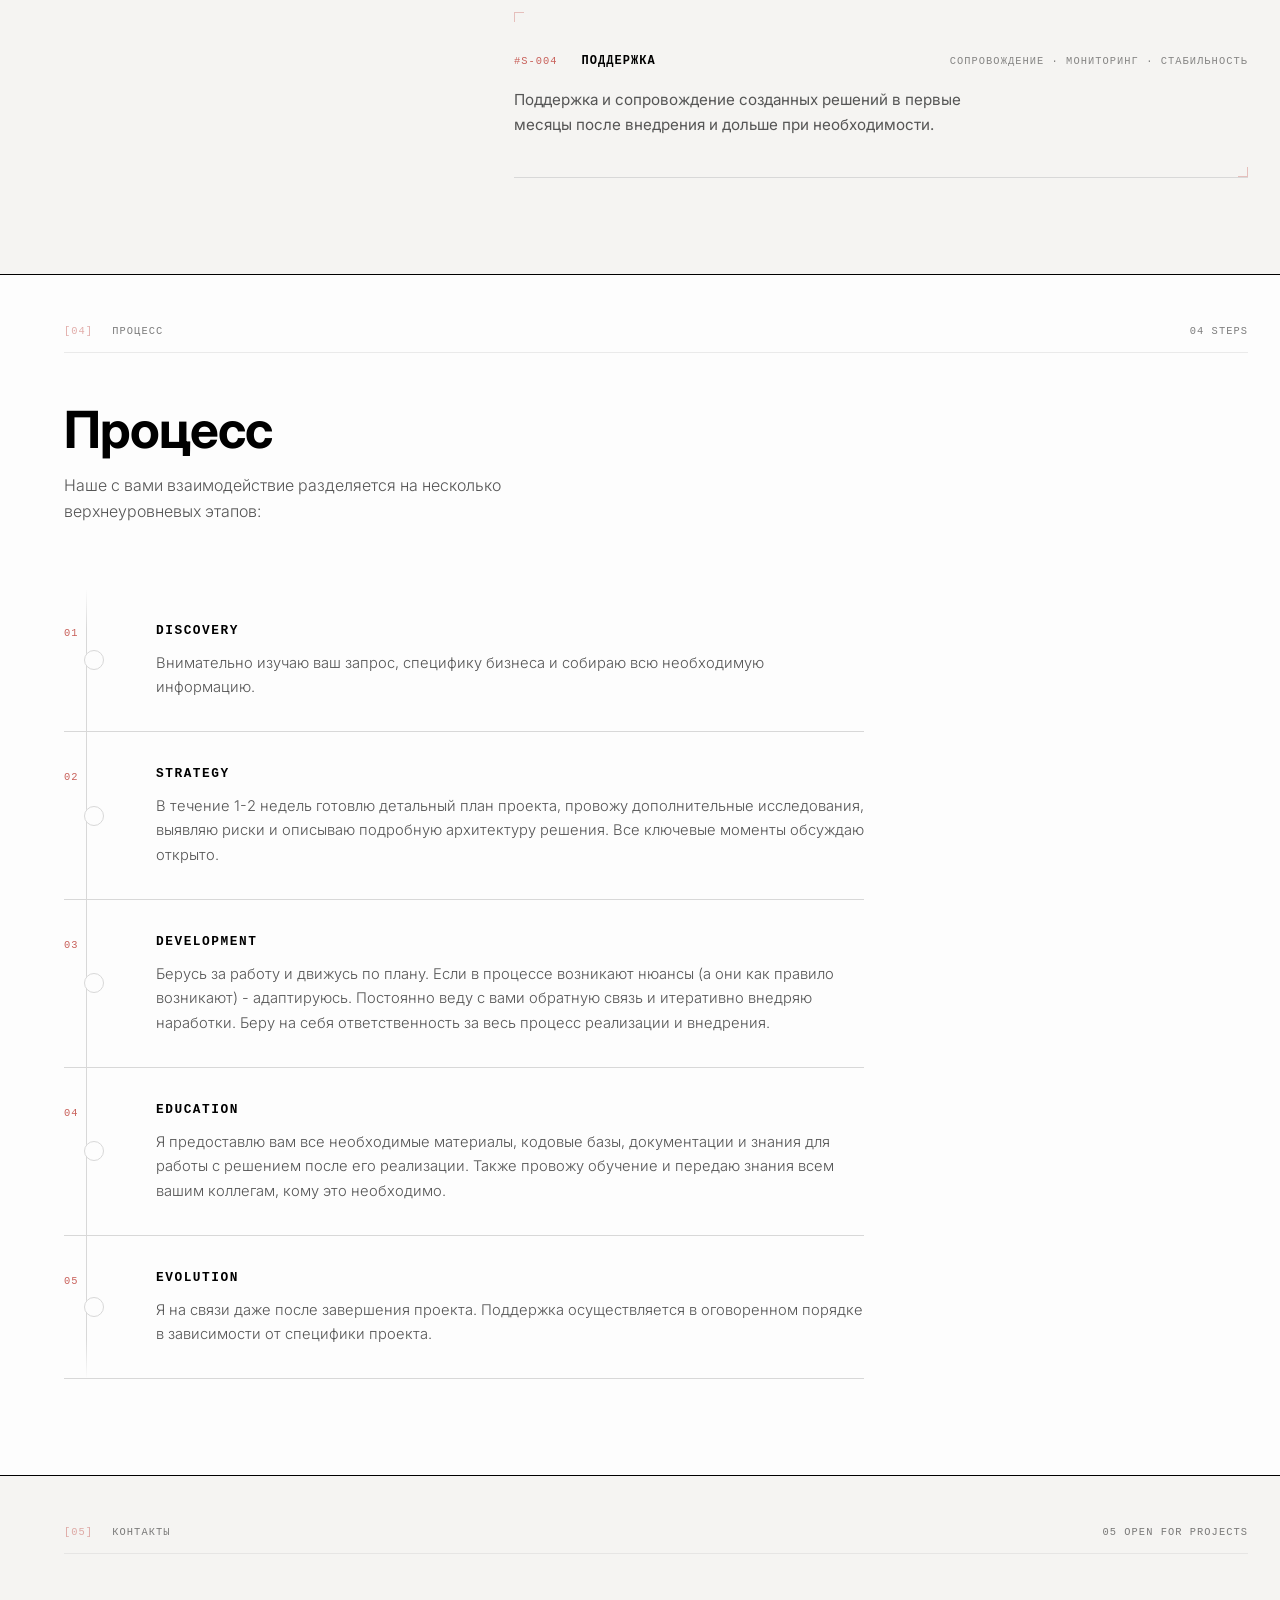
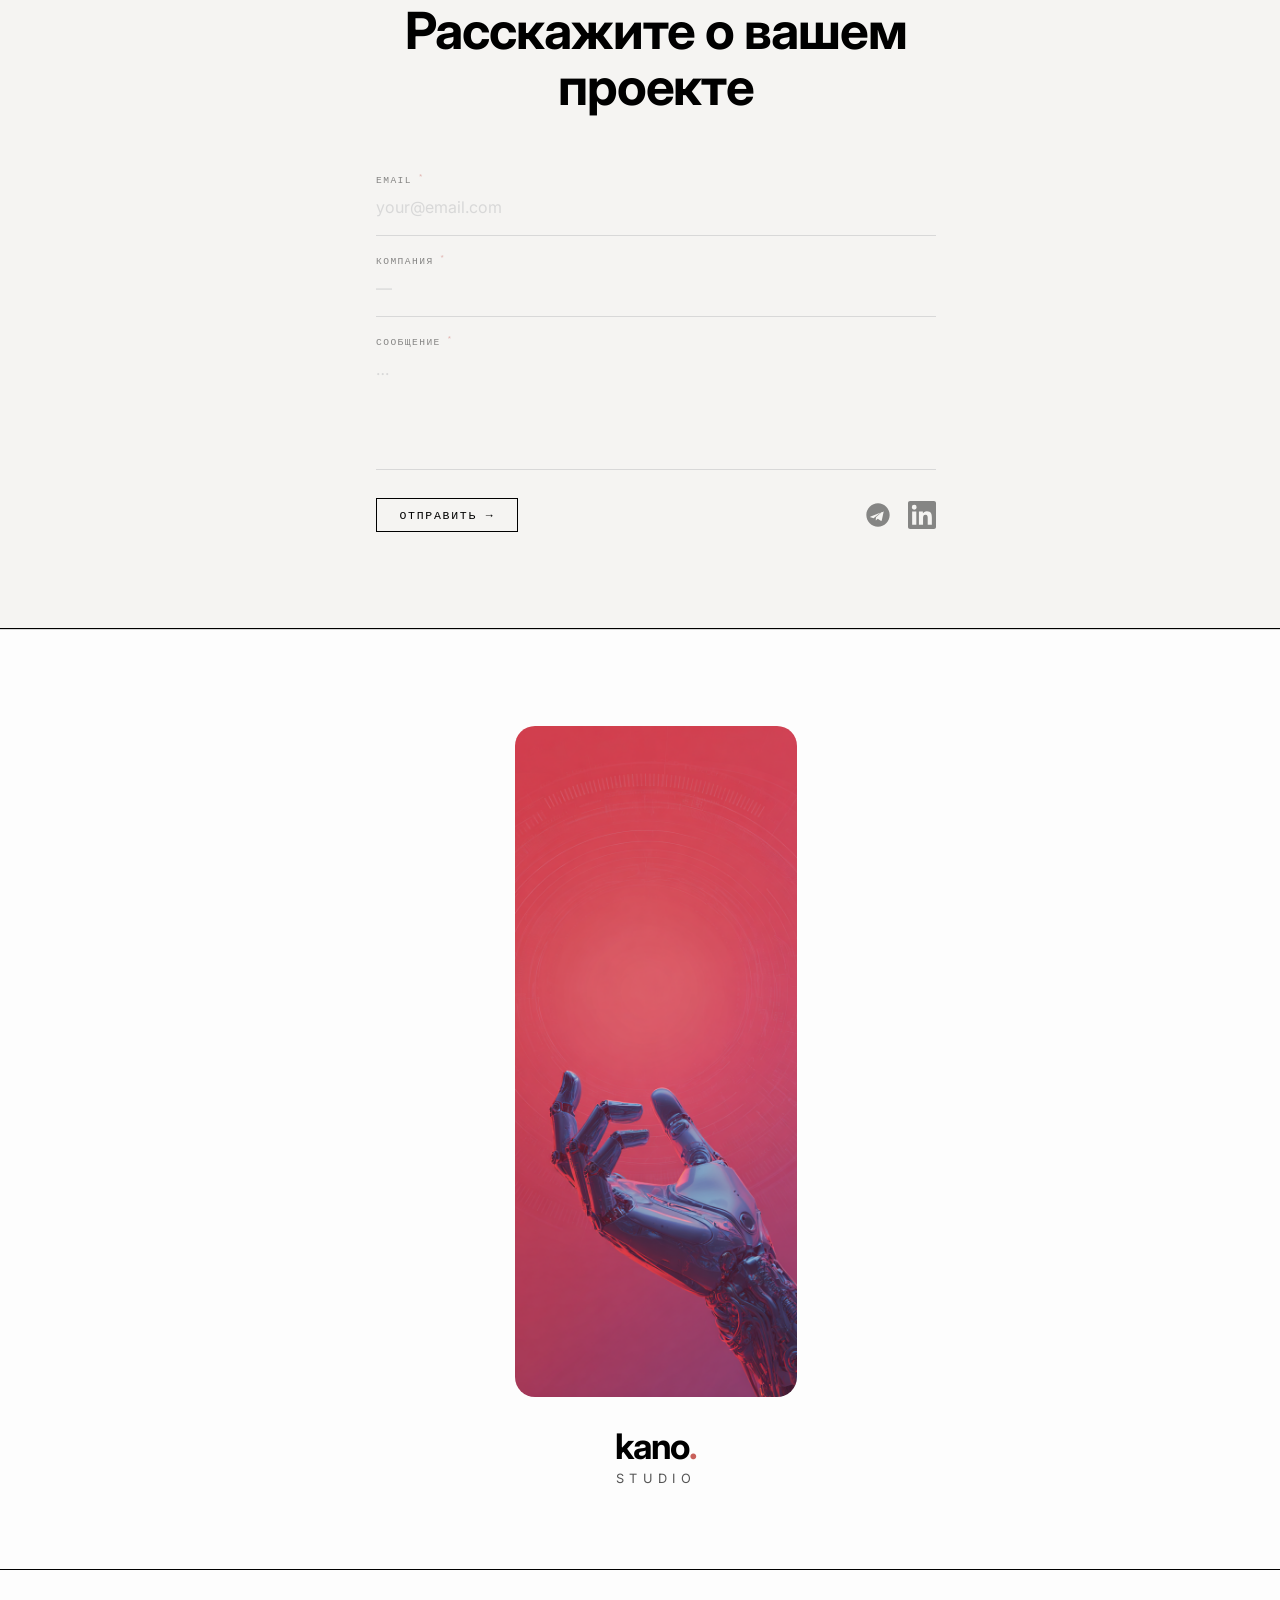
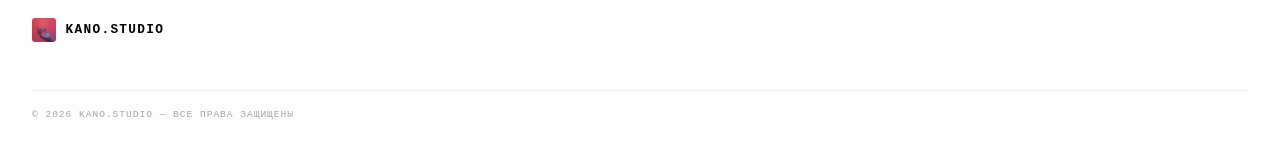
==== commit 266bdf74: "style: move hero links outside title block, match about link style Co-Authored-By: Claude Sonnet 4.6" ====
--- a/index.html
+++ b/index.html
@@ -77,12 +77,11 @@
                 <h1>kano.<br><span class="indent">STUDIO</span></h1>
                 <p class="hero-sub">epher AI.</p>
                 <p class="hero-sub hero-sub--second">do more with less</p>
-                <div class="hero-links">
-                    <a href="projects.html" class="hero-link" data-i18n="nav_portfolio">ПРОЕКТЫ</a>
-                    <a href="blog.html"     class="hero-link" data-i18n="nav_blog">БЛОГ</a>
-                    <a href="#about"        class="hero-link" data-i18n="nav_about">О СТУДИИ</a>
-                </div>
-                <span class="hero-corner-br" aria-hidden="true"></span>
+            </div>
+            <div class="hero-links">
+                <a href="projects.html" class="hero-link" data-i18n="nav_portfolio">ПРОЕКТЫ</a>
+                <a href="blog.html"     class="hero-link" data-i18n="nav_blog">БЛОГ</a>
+                <a href="#about"        class="hero-link" data-i18n="nav_about">О СТУДИИ</a>
             </div>
 
             <div class="scroll-hint">
--- a/kano.css
+++ b/kano.css
@@ -236,7 +236,7 @@
 .hero-title-block {
     display: inline-flex;
     flex-direction: column;
-    align-items: stretch;
+    align-items: flex-start;
     align-self: flex-start;
     position: relative;
     padding: 14px;
@@ -244,28 +244,27 @@
     margin-bottom: 2rem;
 }
 
-.hero-title-block::before {
+.hero-title-block::before,
+.hero-title-block::after {
     content: '';
     position: absolute;
     width: 24px;
     height: 24px;
     opacity: 0.45;
+}
+
+.hero-title-block::before {
     top: 0;
     left: 0;
     border-top: 1px solid var(--ink);
     border-left: 1px solid var(--ink);
 }
 
-.hero-corner-br {
-    position: absolute;
+.hero-title-block::after {
     bottom: 0;
     right: 0;
-    width: 24px;
-    height: 24px;
-    opacity: 0.45;
     border-bottom: 1px solid var(--ink);
     border-right: 1px solid var(--ink);
-    pointer-events: none;
 }
 
 /* ── Corner brackets for content sections ─────────────────────────────────── */
@@ -412,23 +411,22 @@
 
 /* Hero nav links */
 .hero-links {
-    display: flex;
-    width: 100%;
+    display: inline-flex;
+    align-self: flex-start;
+    margin-top: 2rem;
     border: 1px solid var(--border);
-    margin-top: 1.5rem;
+    background: var(--soft);
 }
 
 .hero-link {
-    flex: 1;
-    font-family: var(--mono);
-    font-size: 0.72rem;
-    letter-spacing: 0.14em;
+    font-family: var(--mono);
+    font-size: 0.8rem;
+    letter-spacing: 0.16em;
     color: var(--ink);
-    opacity: 0.6;
-    padding: 1.4rem 0;
+    padding: 1.4rem 2.4rem;
     text-align: center;
     border-right: 1px solid var(--border);
-    transition: opacity 0.18s, background 0.18s, letter-spacing 0.18s;
+    transition: background 0.2s, color 0.2s, letter-spacing 0.2s;
     text-decoration: none;
     white-space: nowrap;
 }
@@ -436,9 +434,9 @@
 .hero-link:last-child { border-right: none; }
 
 .hero-link:hover {
-    opacity: 1;
-    background: var(--soft);
-    letter-spacing: 0.2em;
+    background: var(--ink);
+    color: var(--bg);
+    letter-spacing: 0.22em;
 }
 
 /* About → blog link */
@@ -450,20 +448,20 @@
     margin-top: 2rem;
     width: 100%;
     font-family: var(--mono);
-    font-size: 0.72rem;
-    letter-spacing: 0.14em;
+    font-size: 0.8rem;
+    letter-spacing: 0.16em;
     color: var(--ink);
-    opacity: 0.6;
     text-decoration: none;
     border: 1px solid var(--border);
     padding: 1.4rem 0;
-    transition: opacity 0.18s, background 0.18s, letter-spacing 0.18s;
+    background: var(--soft);
+    transition: background 0.2s, color 0.2s, letter-spacing 0.2s;
 }
 
 .about-blog-link:hover {
-    opacity: 1;
-    background: var(--soft);
-    letter-spacing: 0.22em;
+    background: var(--ink);
+    color: var(--bg);
+    letter-spacing: 0.24em;
 }
 
 /* ═══════════════════════════════════════════════════════════════════════════
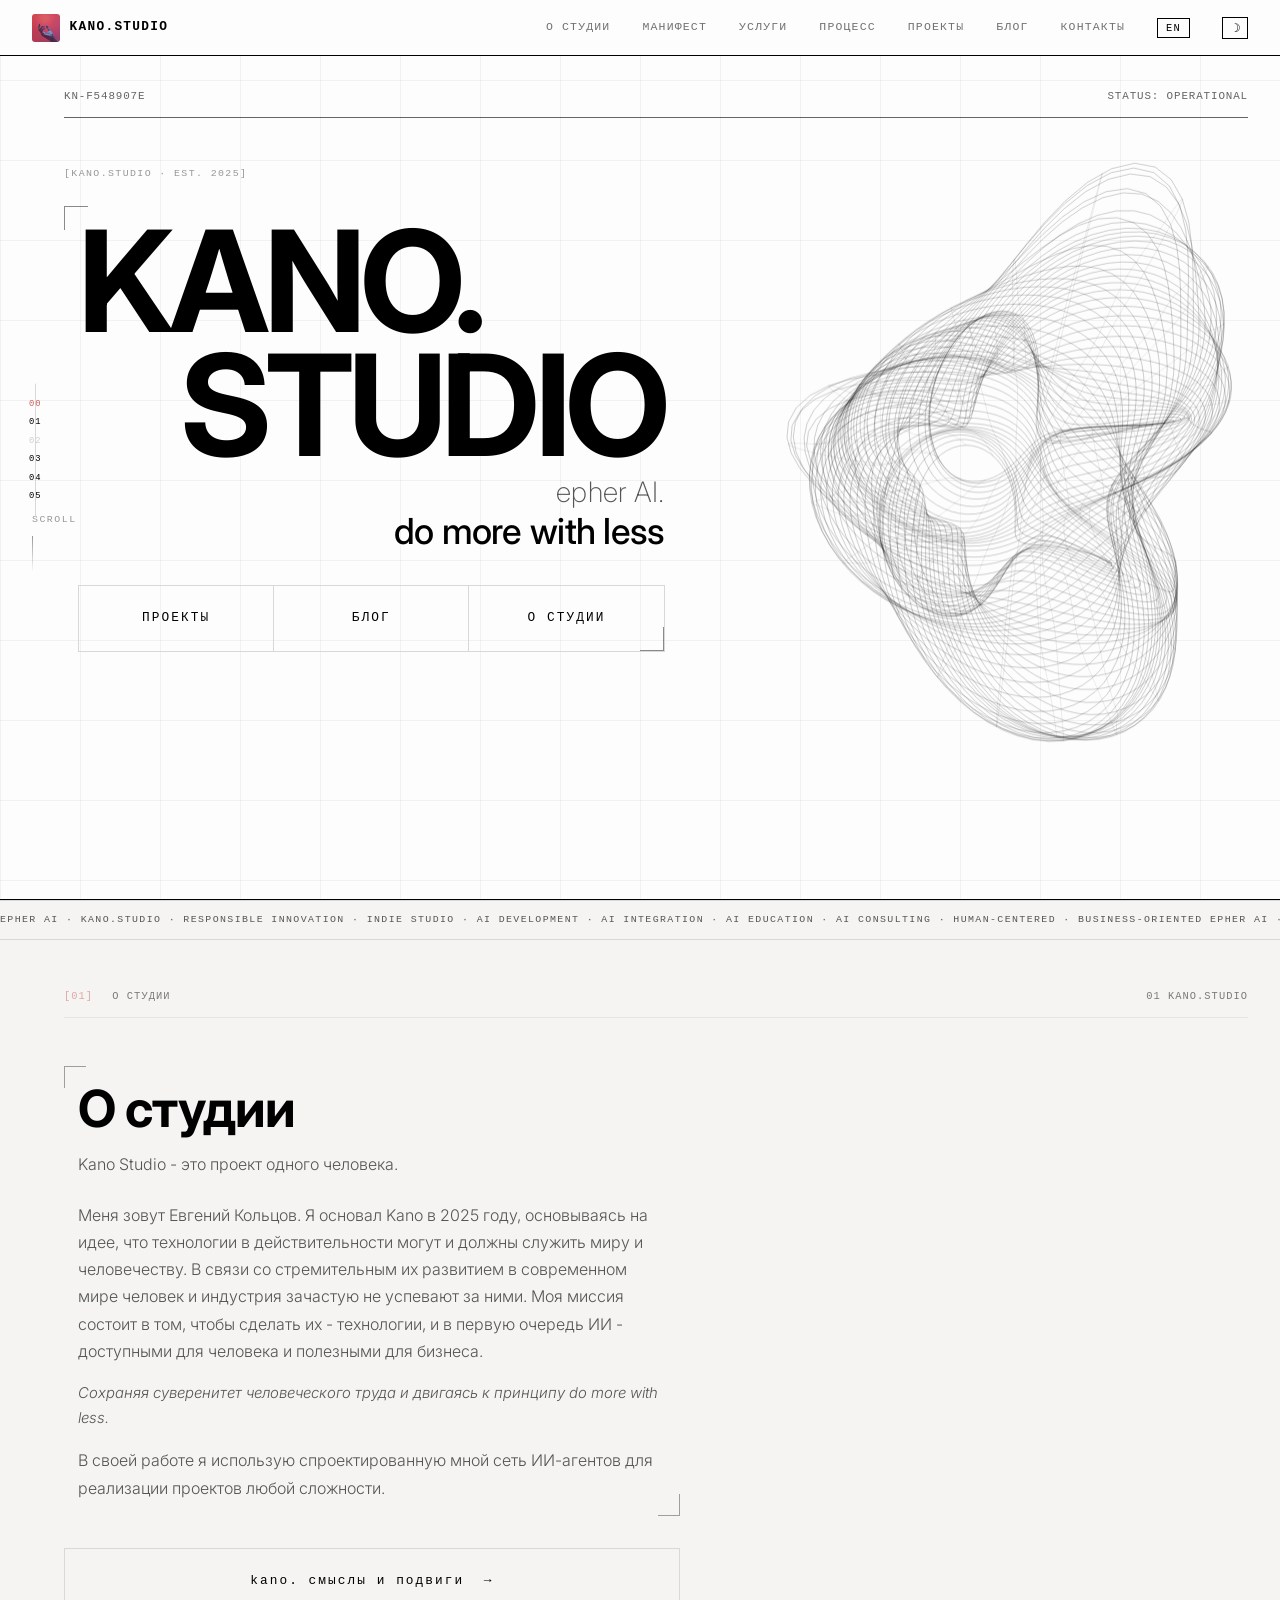
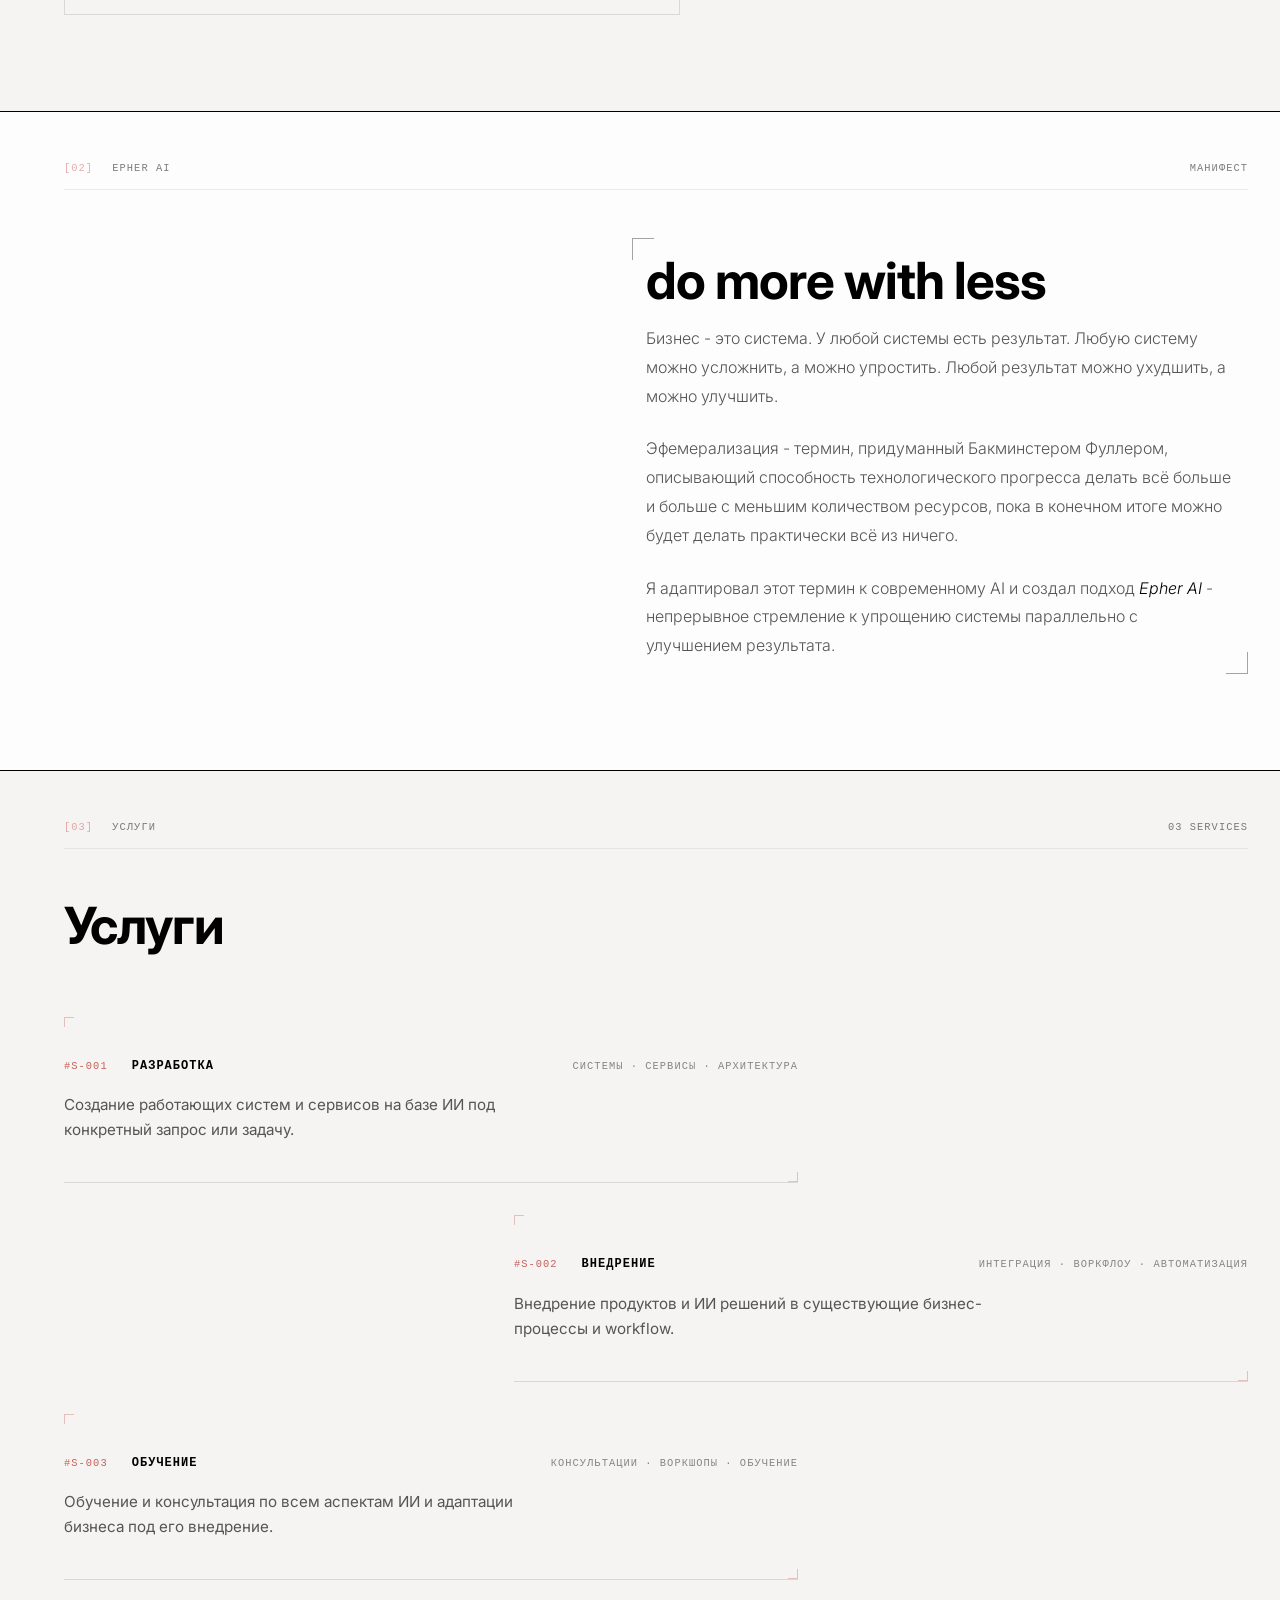
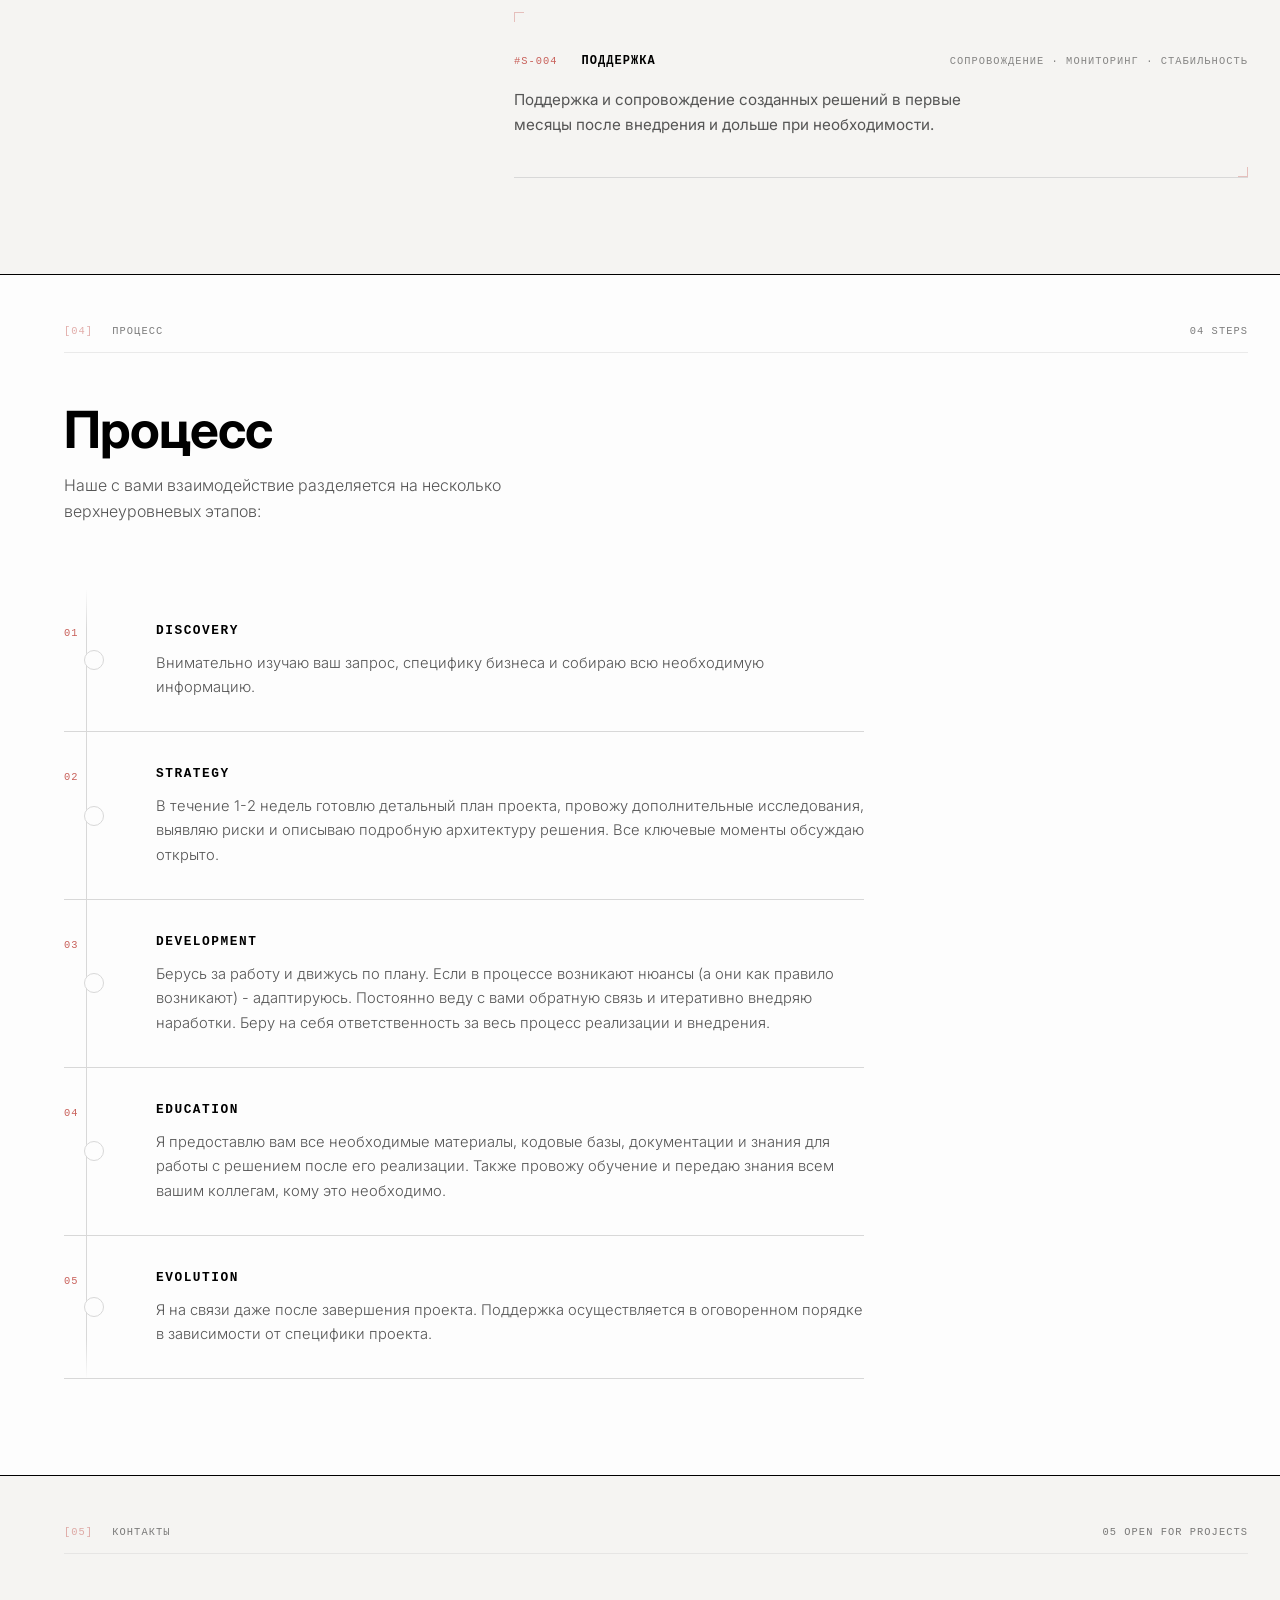
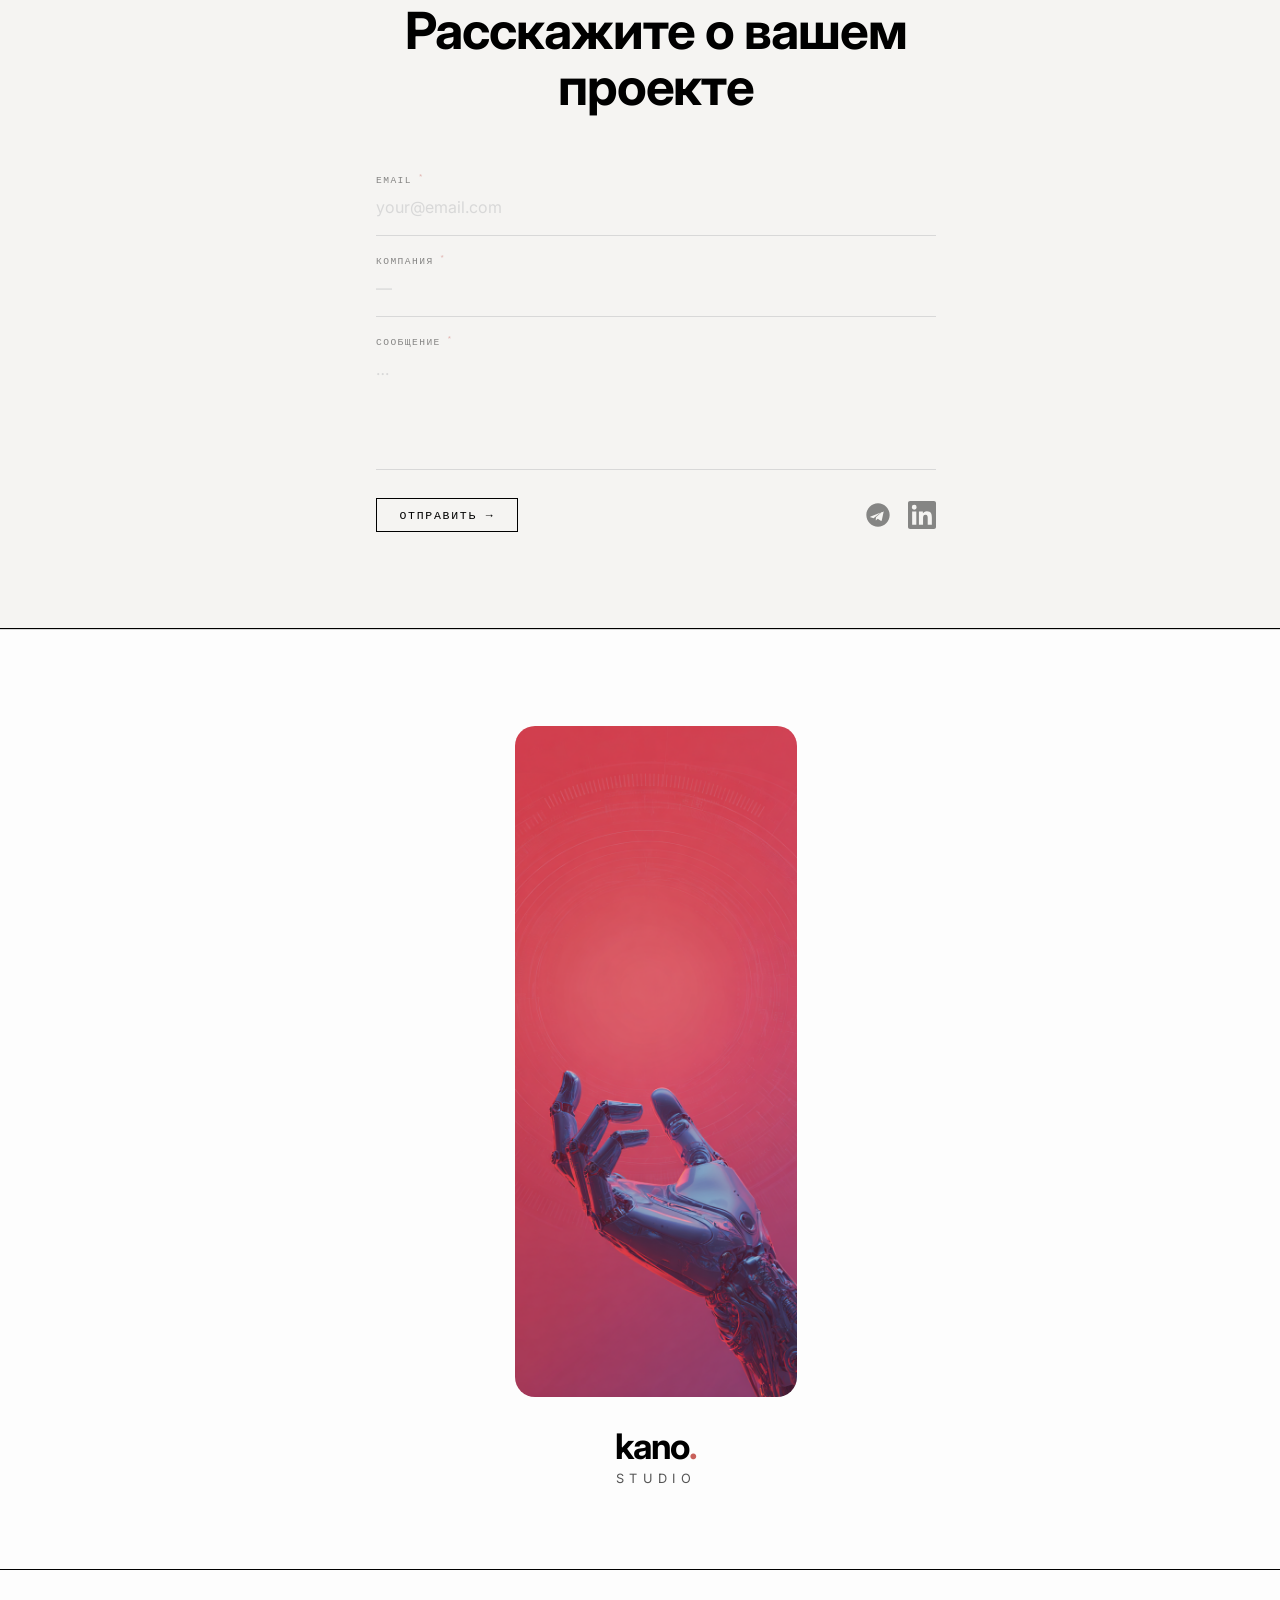
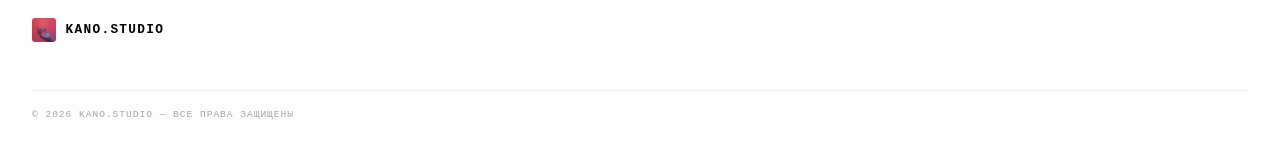
==== commit 3846c24e: "style: hero links stretch to title block width, no background, corner via ::after on links Co-Author" ====
--- a/index.html
+++ b/index.html
@@ -77,11 +77,11 @@
                 <h1>kano.<br><span class="indent">STUDIO</span></h1>
                 <p class="hero-sub">epher AI.</p>
                 <p class="hero-sub hero-sub--second">do more with less</p>
-            </div>
-            <div class="hero-links">
-                <a href="projects.html" class="hero-link" data-i18n="nav_portfolio">ПРОЕКТЫ</a>
-                <a href="blog.html"     class="hero-link" data-i18n="nav_blog">БЛОГ</a>
-                <a href="#about"        class="hero-link" data-i18n="nav_about">О СТУДИИ</a>
+                <div class="hero-links">
+                    <a href="projects.html" class="hero-link" data-i18n="nav_portfolio">ПРОЕКТЫ</a>
+                    <a href="blog.html"     class="hero-link" data-i18n="nav_blog">БЛОГ</a>
+                    <a href="#about"        class="hero-link" data-i18n="nav_about">О СТУДИИ</a>
+                </div>
             </div>
 
             <div class="scroll-hint">
--- a/kano.css
+++ b/kano.css
@@ -236,7 +236,7 @@
 .hero-title-block {
     display: inline-flex;
     flex-direction: column;
-    align-items: flex-start;
+    align-items: stretch;
     align-self: flex-start;
     position: relative;
     padding: 14px;
@@ -244,27 +244,29 @@
     margin-bottom: 2rem;
 }
 
-.hero-title-block::before,
-.hero-title-block::after {
+.hero-title-block::before {
     content: '';
     position: absolute;
     width: 24px;
     height: 24px;
     opacity: 0.45;
-}
-
-.hero-title-block::before {
     top: 0;
     left: 0;
     border-top: 1px solid var(--ink);
     border-left: 1px solid var(--ink);
 }
 
-.hero-title-block::after {
+.hero-links::after {
+    content: '';
+    position: absolute;
+    width: 24px;
+    height: 24px;
+    opacity: 0.45;
     bottom: 0;
     right: 0;
     border-bottom: 1px solid var(--ink);
     border-right: 1px solid var(--ink);
+    pointer-events: none;
 }
 
 /* ── Corner brackets for content sections ─────────────────────────────────── */
@@ -411,19 +413,19 @@
 
 /* Hero nav links */
 .hero-links {
-    display: inline-flex;
-    align-self: flex-start;
+    display: flex;
+    position: relative;
     margin-top: 2rem;
     border: 1px solid var(--border);
-    background: var(--soft);
 }
 
 .hero-link {
+    flex: 1;
     font-family: var(--mono);
     font-size: 0.8rem;
     letter-spacing: 0.16em;
     color: var(--ink);
-    padding: 1.4rem 2.4rem;
+    padding: 1.4rem 0;
     text-align: center;
     border-right: 1px solid var(--border);
     transition: background 0.2s, color 0.2s, letter-spacing 0.2s;
@@ -454,7 +456,6 @@
     text-decoration: none;
     border: 1px solid var(--border);
     padding: 1.4rem 0;
-    background: var(--soft);
     transition: background 0.2s, color 0.2s, letter-spacing 0.2s;
 }
 
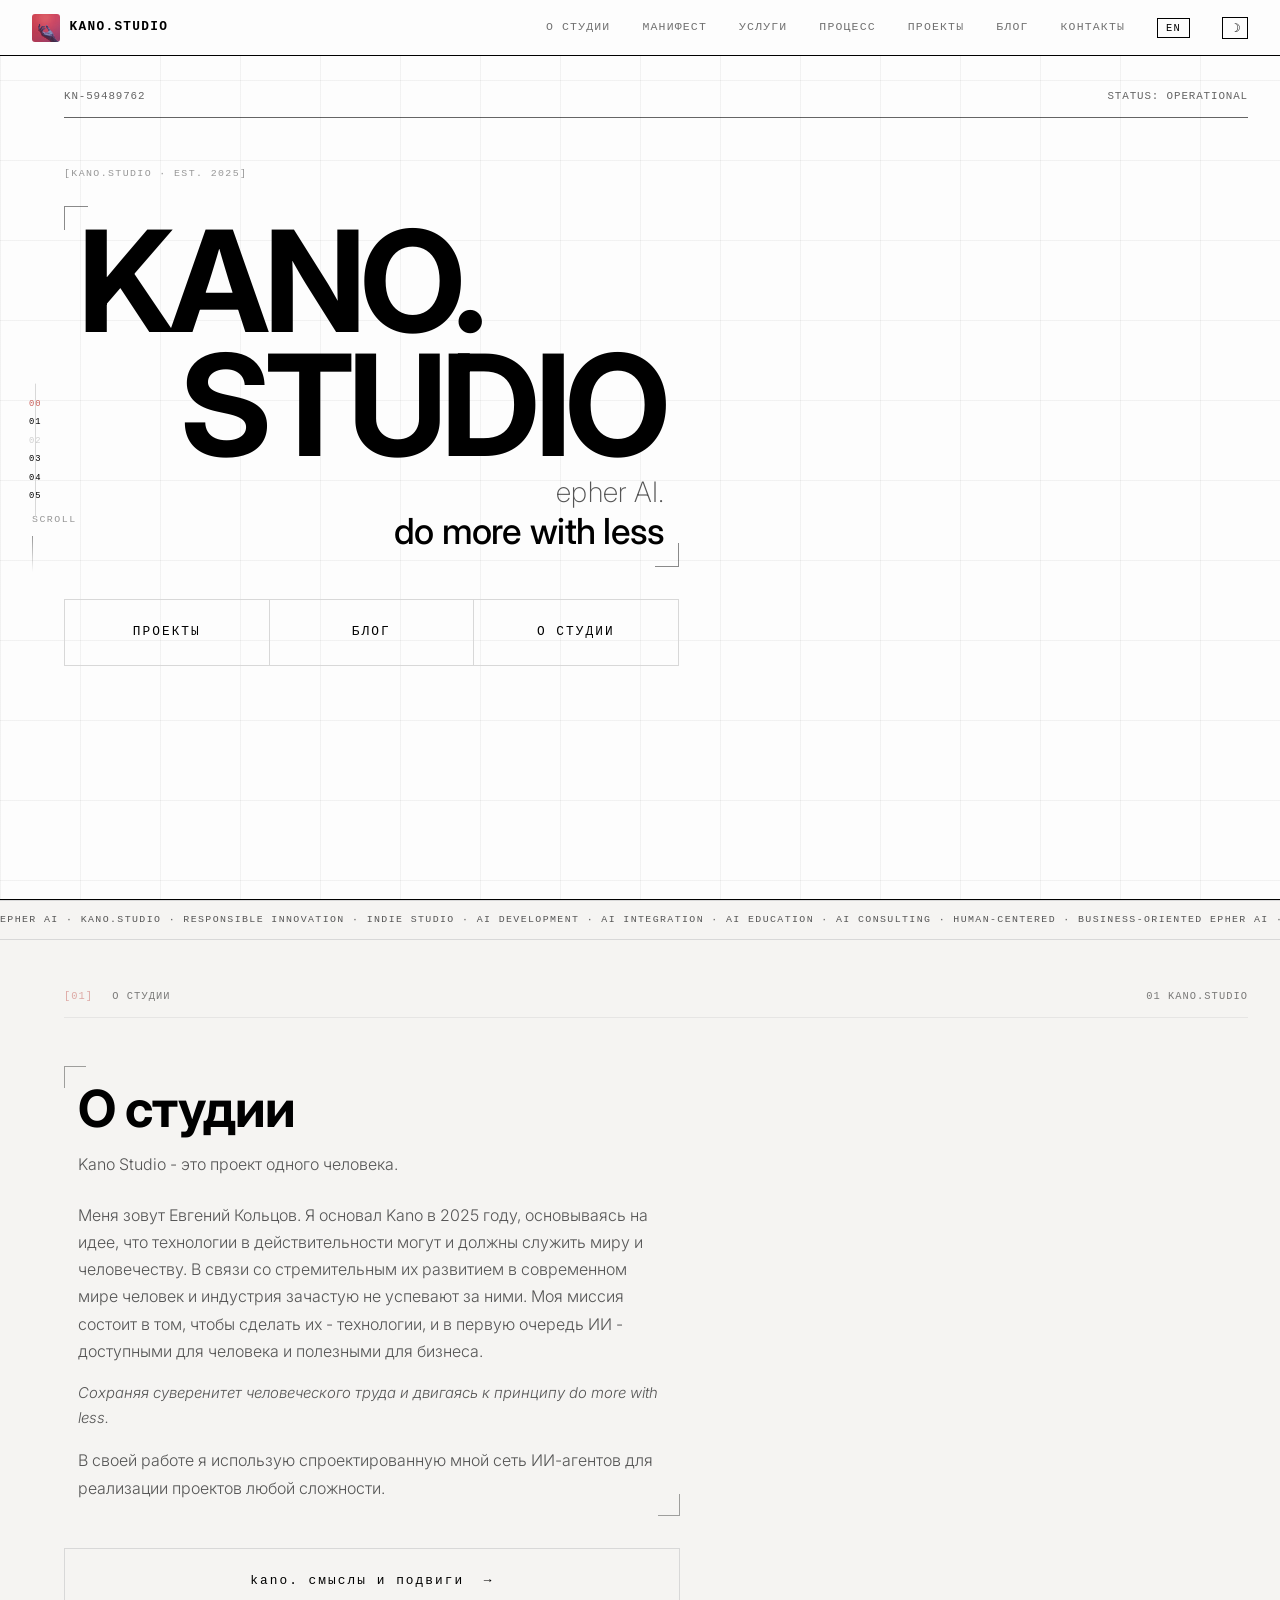
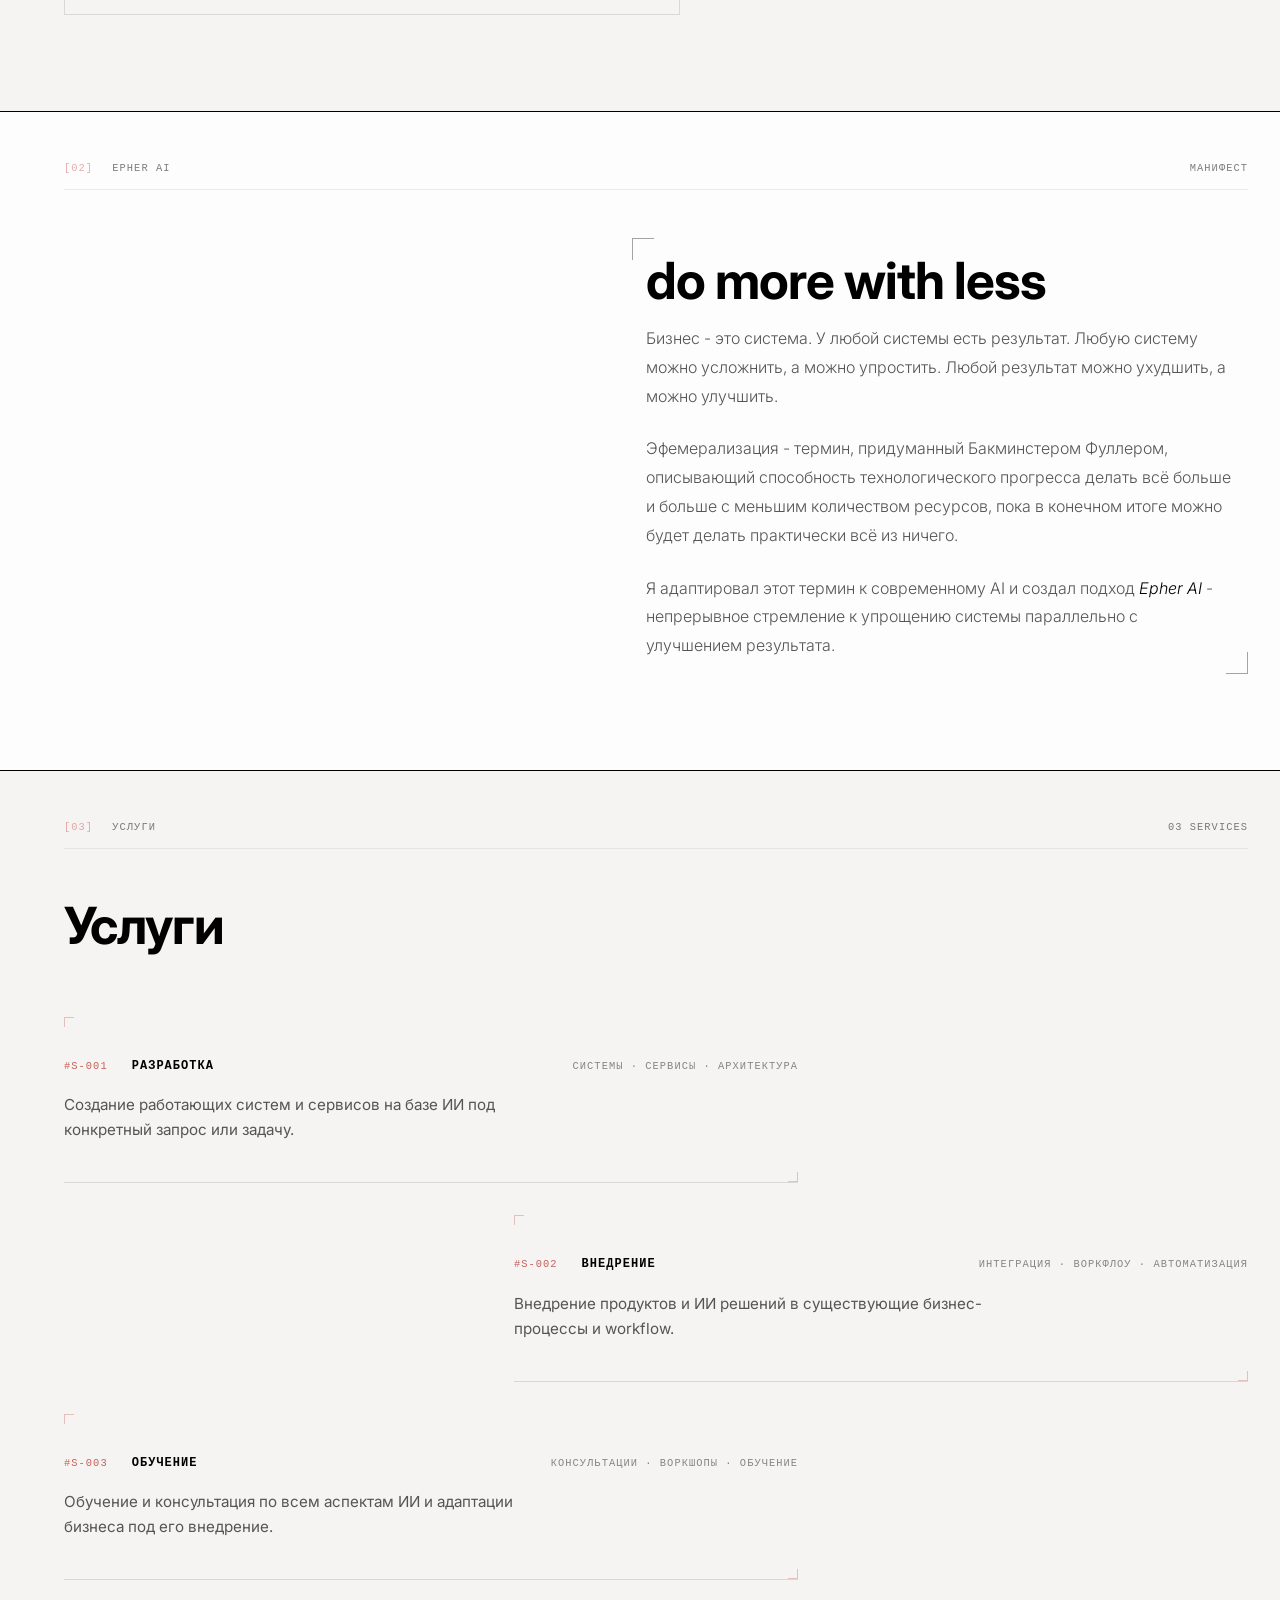
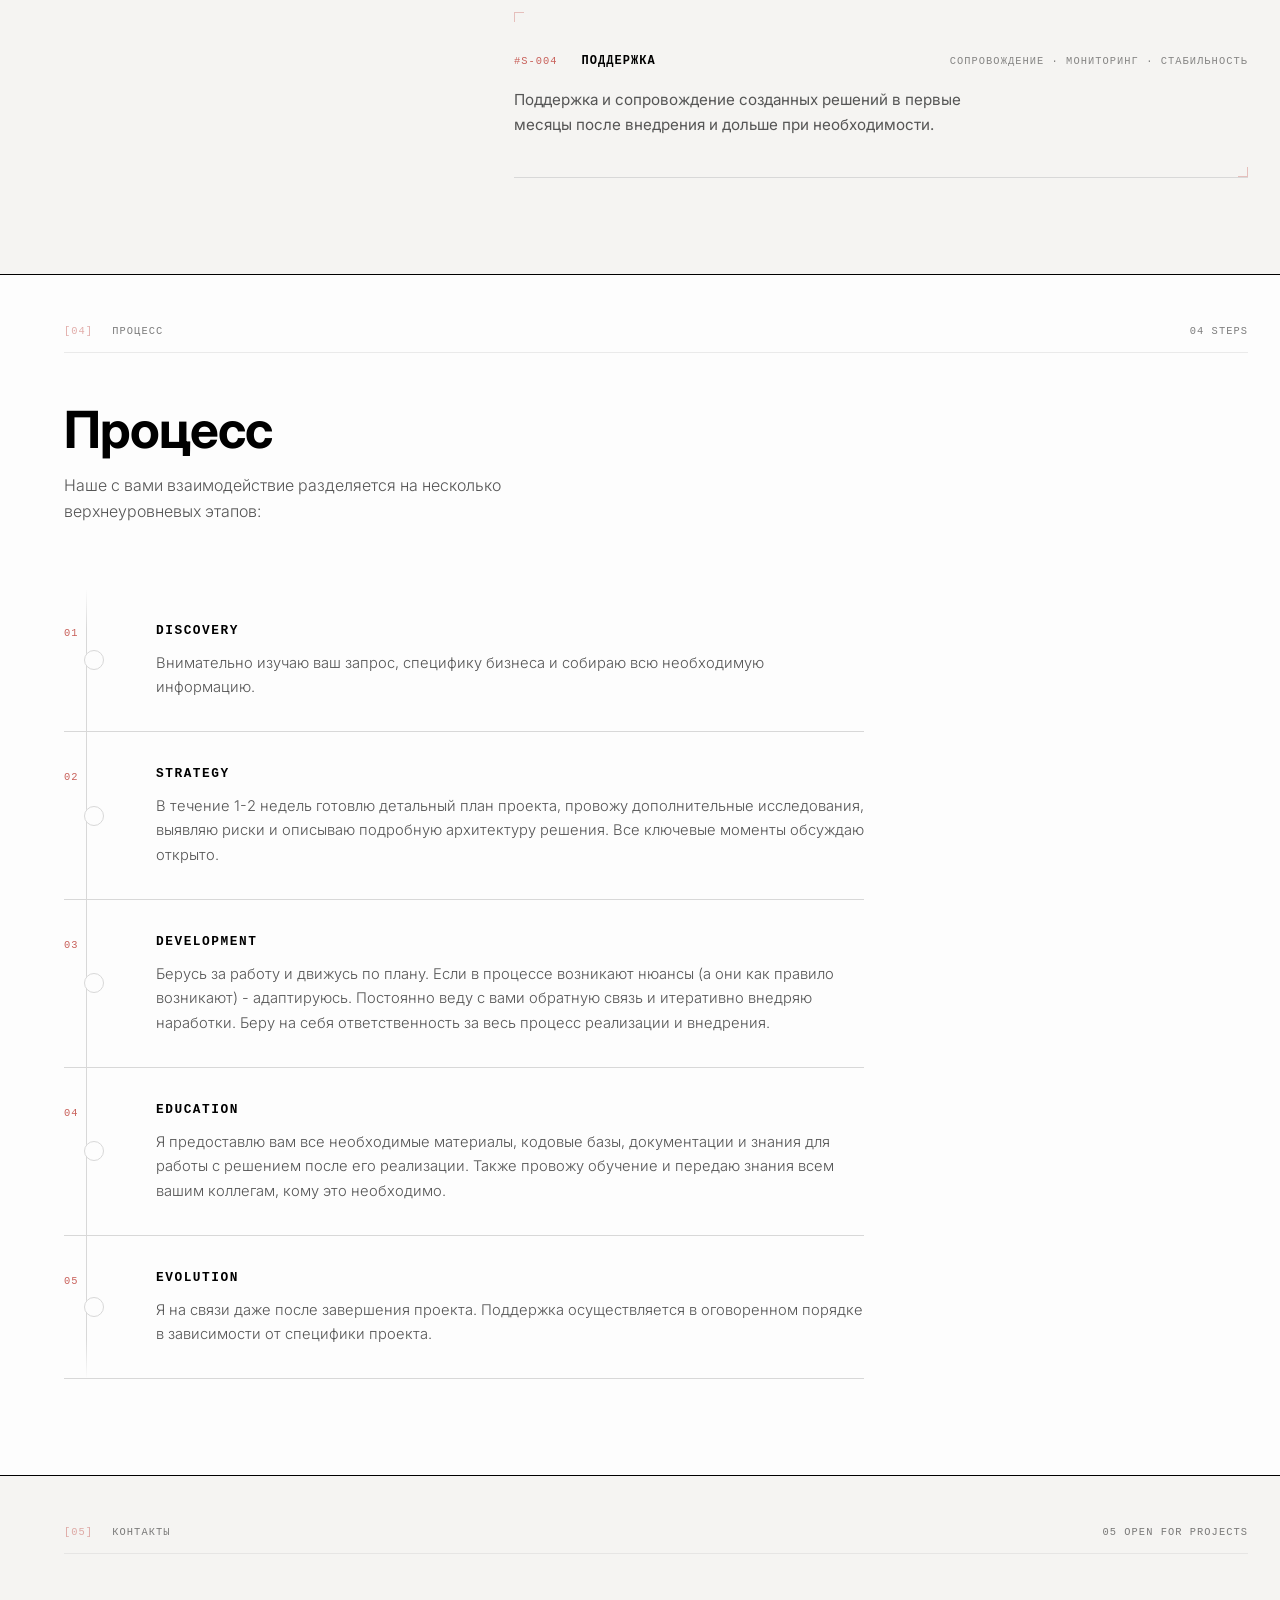
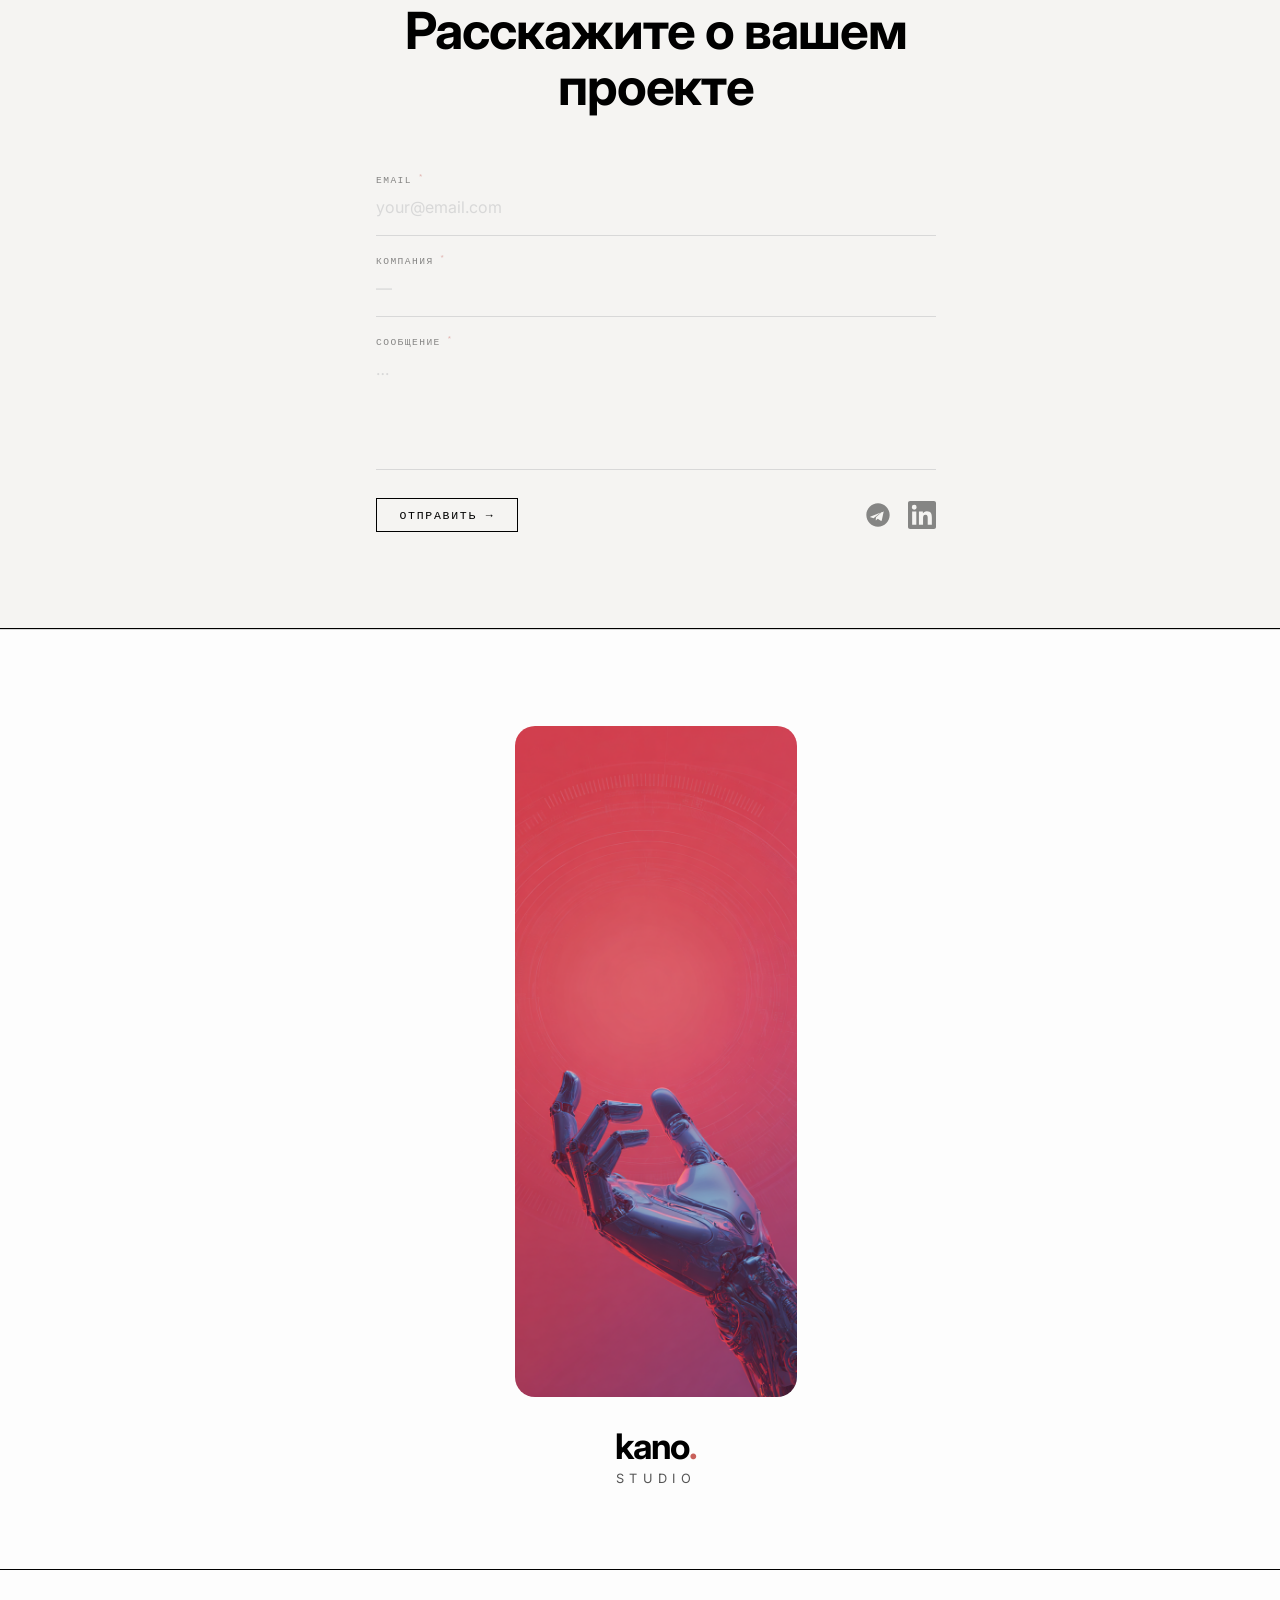
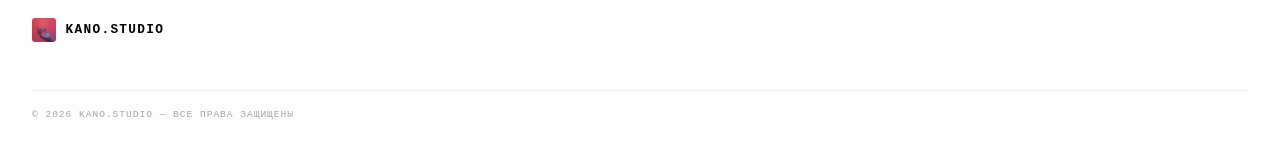
==== commit e427a193: "style: hero-group wrapper aligns links to title block width without nesting Co-Authored-By: Claude S" ====
--- a/index.html
+++ b/index.html
@@ -73,10 +73,12 @@
 
             <div class="hero-tag">[KANO.STUDIO · EST. 2025]</div>
 
-            <div class="hero-title-block">
-                <h1>kano.<br><span class="indent">STUDIO</span></h1>
-                <p class="hero-sub">epher AI.</p>
-                <p class="hero-sub hero-sub--second">do more with less</p>
+            <div class="hero-group">
+                <div class="hero-title-block">
+                    <h1>kano.<br><span class="indent">STUDIO</span></h1>
+                    <p class="hero-sub">epher AI.</p>
+                    <p class="hero-sub hero-sub--second">do more with less</p>
+                </div>
                 <div class="hero-links">
                     <a href="projects.html" class="hero-link" data-i18n="nav_portfolio">ПРОЕКТЫ</a>
                     <a href="blog.html"     class="hero-link" data-i18n="nav_blog">БЛОГ</a>
--- a/kano.css
+++ b/kano.css
@@ -233,40 +233,44 @@
     opacity: 0.6;
 }
 
+.hero-group {
+    display: inline-flex;
+    flex-direction: column;
+    align-items: stretch;
+    align-self: flex-start;
+    margin-top: auto;
+    margin-bottom: 2rem;
+}
+
 .hero-title-block {
     display: inline-flex;
     flex-direction: column;
-    align-items: stretch;
-    align-self: flex-start;
+    align-items: flex-start;
     position: relative;
     padding: 14px;
-    margin-top: auto;
-    margin-bottom: 2rem;
-}
-
-.hero-title-block::before {
+}
+
+.hero-title-block::before,
+.hero-title-block::after {
     content: '';
     position: absolute;
     width: 24px;
     height: 24px;
     opacity: 0.45;
+}
+
+.hero-title-block::before {
     top: 0;
     left: 0;
     border-top: 1px solid var(--ink);
     border-left: 1px solid var(--ink);
 }
 
-.hero-links::after {
-    content: '';
-    position: absolute;
-    width: 24px;
-    height: 24px;
-    opacity: 0.45;
+.hero-title-block::after {
     bottom: 0;
     right: 0;
     border-bottom: 1px solid var(--ink);
     border-right: 1px solid var(--ink);
-    pointer-events: none;
 }
 
 /* ── Corner brackets for content sections ─────────────────────────────────── */
@@ -414,7 +418,6 @@
 /* Hero nav links */
 .hero-links {
     display: flex;
-    position: relative;
     margin-top: 2rem;
     border: 1px solid var(--border);
 }
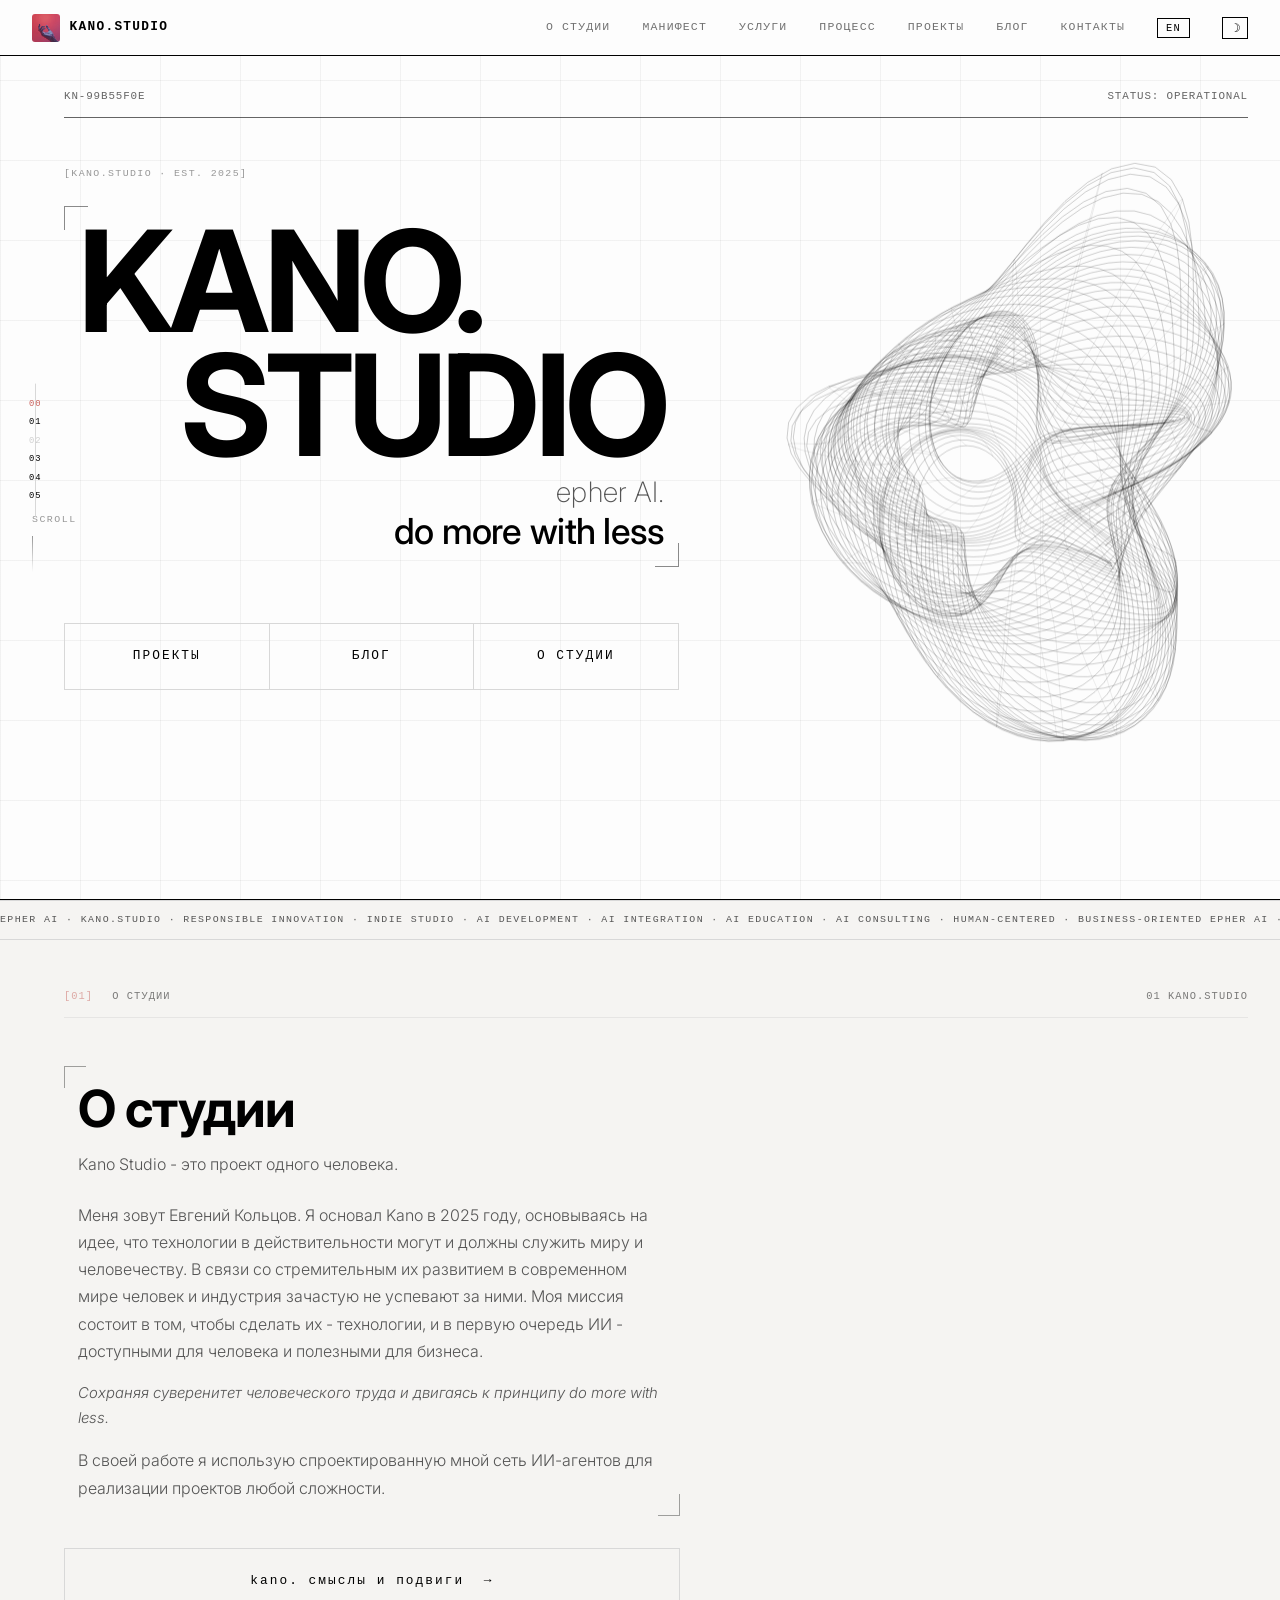
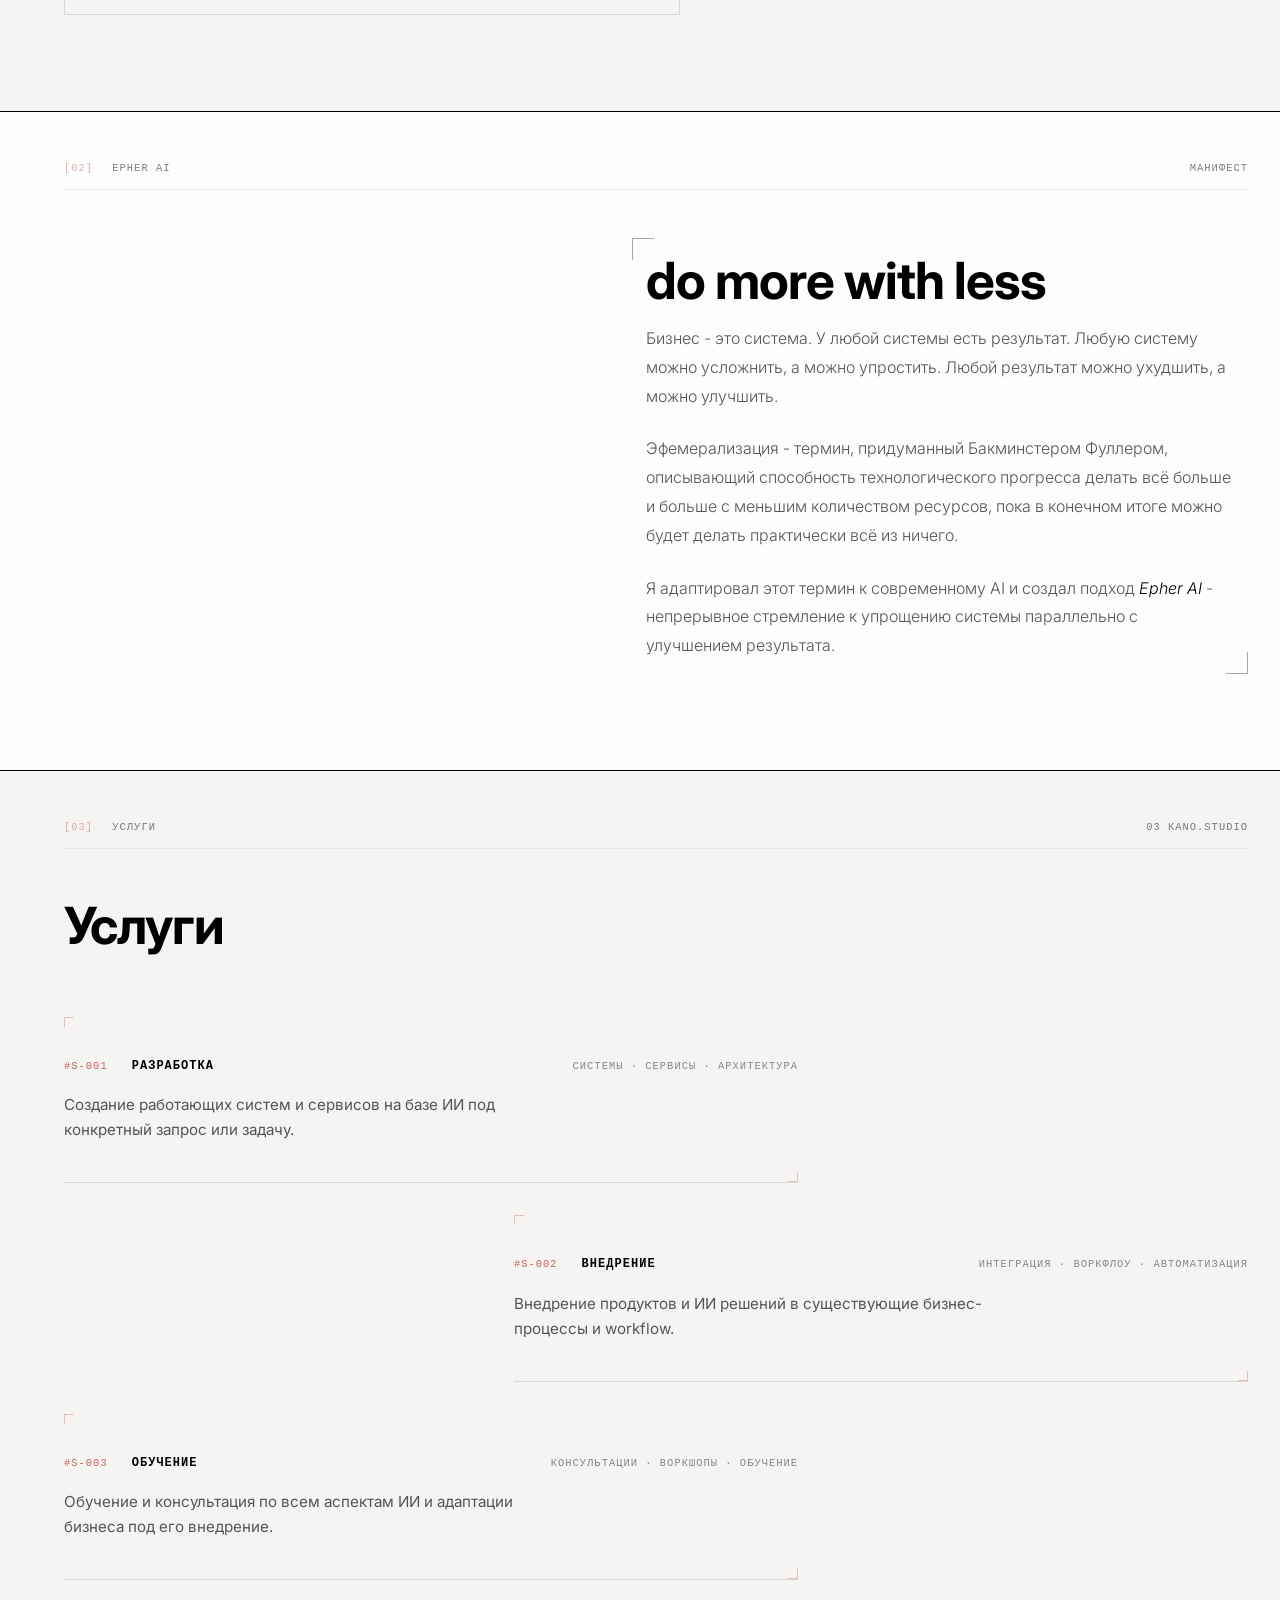
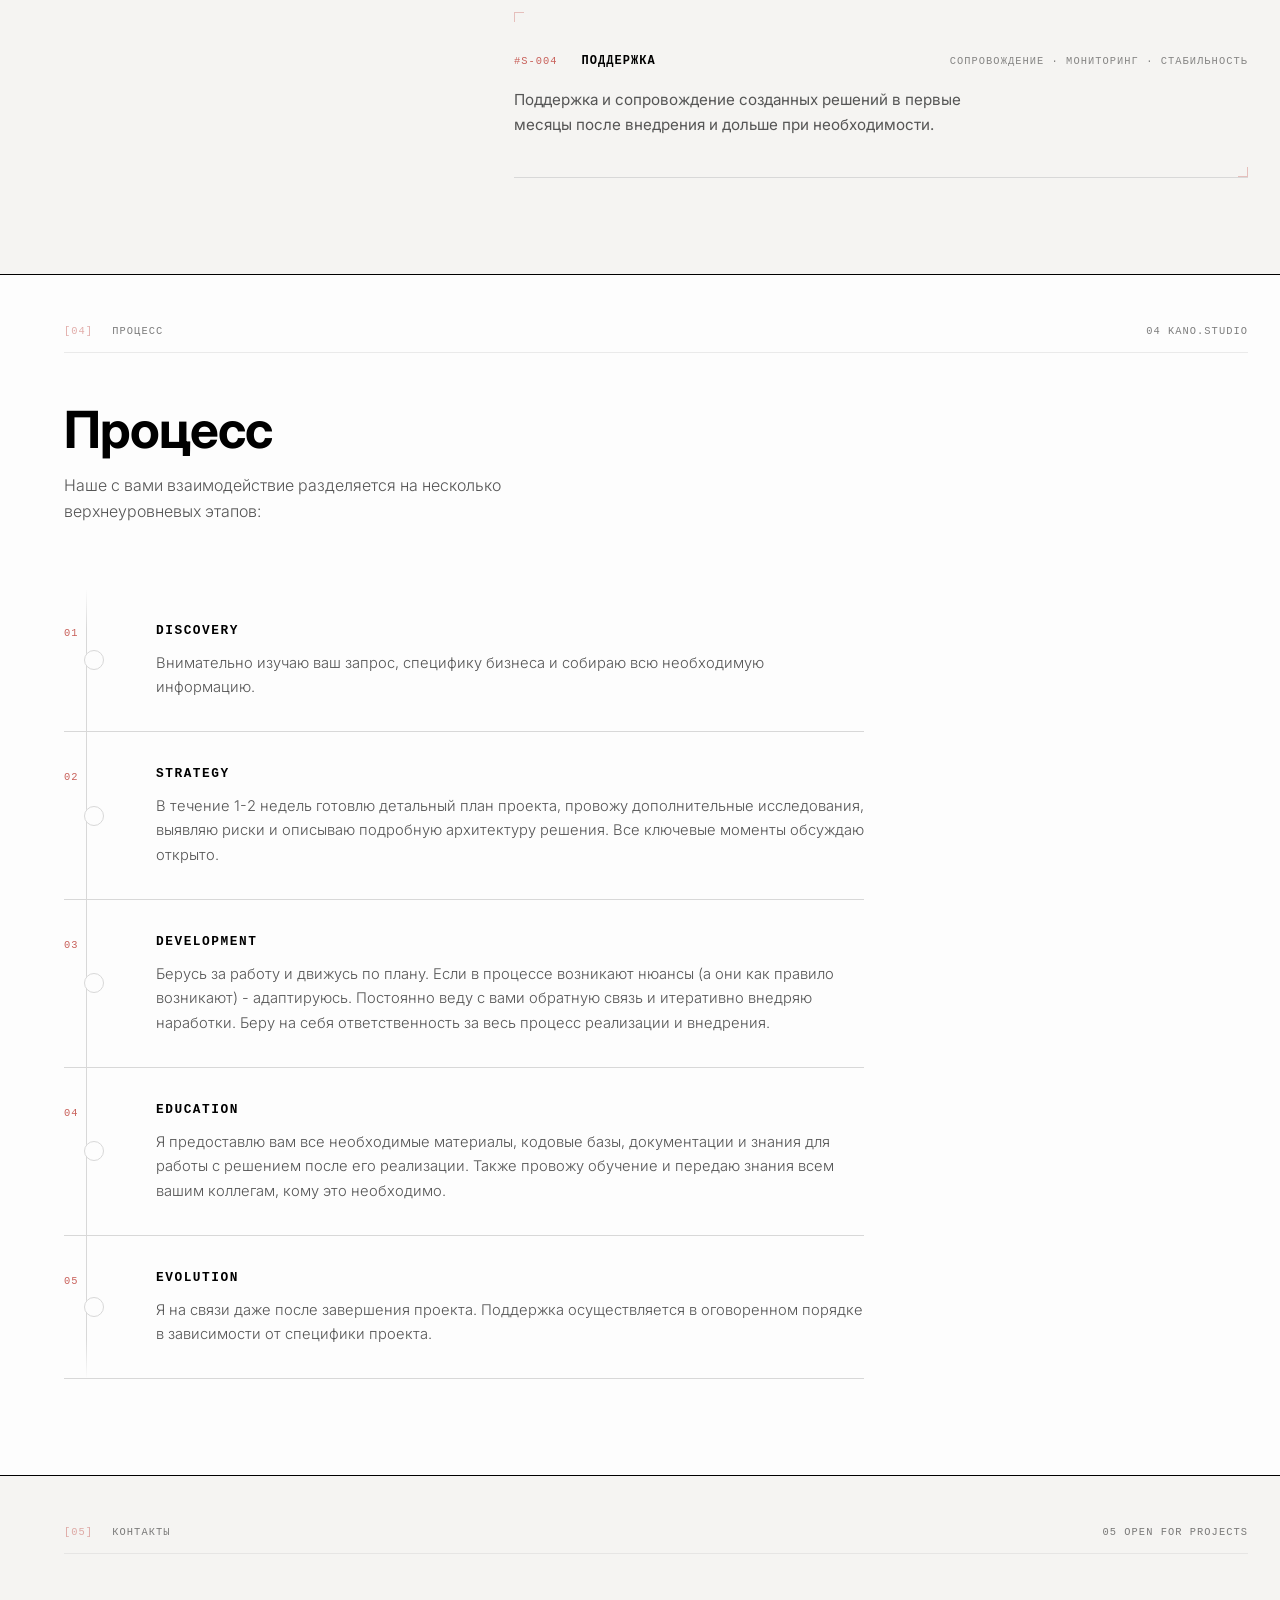
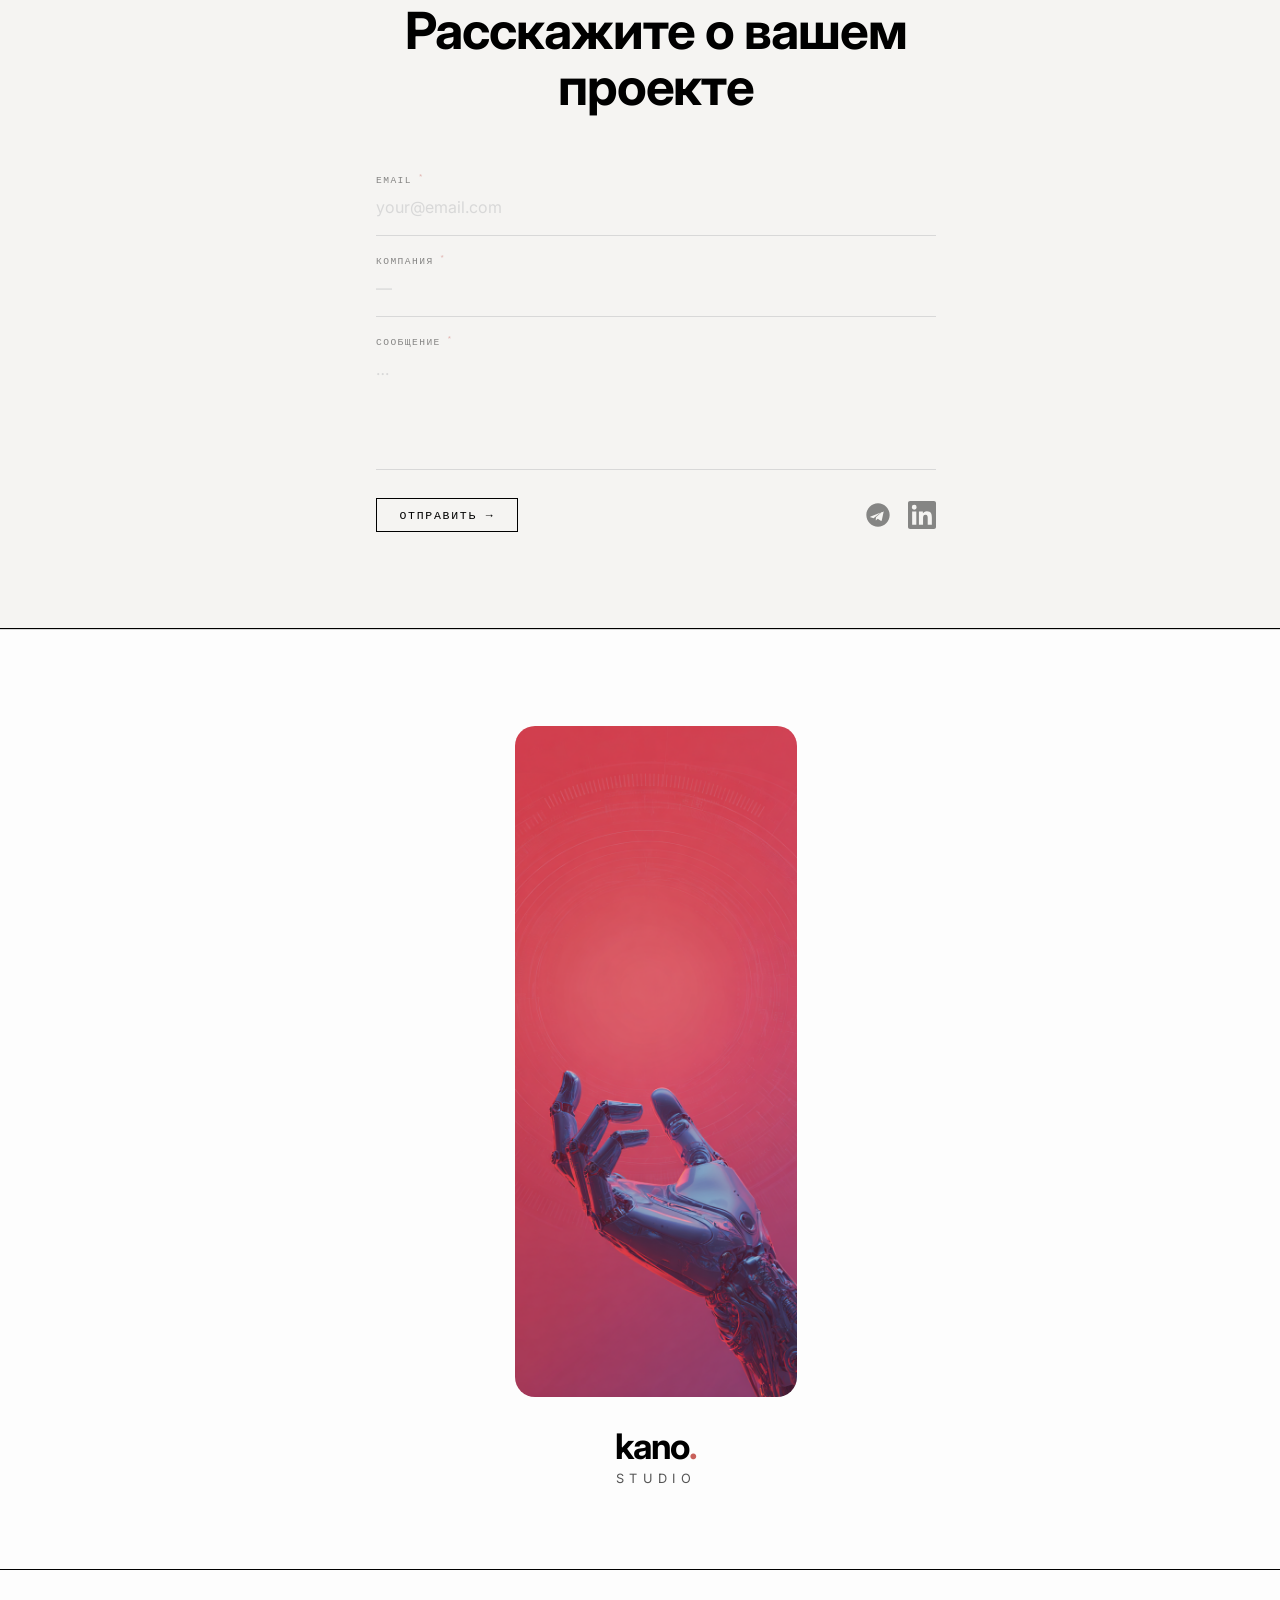
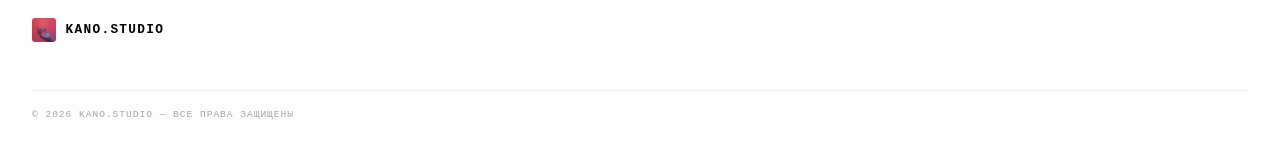
==== commit 005f902c: "refactor: remove all duplicate text from index.html, single source of truth in kano.js Co-Authored-B" ====
--- a/index.html
+++ b/index.html
@@ -1,5 +1,5 @@
 <!DOCTYPE html>
-<html lang="en">
+<html lang="ru">
 <head>
     <meta charset="UTF-8">
     <meta name="viewport" content="width=device-width, initial-scale=1.0">
@@ -34,14 +34,14 @@
             <span>KANO.STUDIO</span>
         </a>
         <nav class="main-nav">
-            <a href="#about"     data-i18n="nav_about">ABOUT</a>
-            <a href="#epher"     data-i18n="nav_epher">MANIFESTO</a>
-            <a href="#services"  data-i18n="nav_services">SERVICES</a>
-            <a href="#process"   data-i18n="nav_process">PROCESS</a>
-            <a href="projects.html" data-i18n="nav_portfolio">ПРОЕКТЫ</a>
-            <a href="blog.html"      data-i18n="nav_blog">БЛОГ</a>
-            <a href="#contact"   data-i18n="nav_contact">CONTACT</a>
-            <button class="lang-btn" id="langToggle">RU</button>
+            <a href="#about"        data-i18n="nav_about"></a>
+            <a href="#epher"        data-i18n="nav_epher"></a>
+            <a href="#services"     data-i18n="nav_services"></a>
+            <a href="#process"      data-i18n="nav_process"></a>
+            <a href="projects.html" data-i18n="nav_portfolio"></a>
+            <a href="blog.html"     data-i18n="nav_blog"></a>
+            <a href="#contact"      data-i18n="nav_contact"></a>
+            <button class="lang-btn" id="langToggle">EN</button>
             <button class="theme-btn" id="themeToggle" aria-label="Toggle theme">☽</button>
         </nav>
         <button class="burger" id="burger" aria-label="Menu">
@@ -51,13 +51,13 @@
 
     <!-- Mobile nav -->
     <div class="mobile-nav" id="mobileNav">
-        <a href="#about"     data-i18n="nav_about"    onclick="closeMobile()">ABOUT</a>
-        <a href="#epher"     data-i18n="nav_epher"    onclick="closeMobile()">MANIFESTO</a>
-        <a href="#services"  data-i18n="nav_services" onclick="closeMobile()">SERVICES</a>
-        <a href="#process"   data-i18n="nav_process"  onclick="closeMobile()">PROCESS</a>
-        <a href="projects.html" data-i18n="nav_portfolio" onclick="closeMobile()">ПРОЕКТЫ</a>
-        <a href="blog.html"      data-i18n="nav_blog"       onclick="closeMobile()">БЛОГ</a>
-        <a href="#contact"   data-i18n="nav_contact"  onclick="closeMobile()">CONTACT</a>
+        <a href="#about"        data-i18n="nav_about"    onclick="closeMobile()"></a>
+        <a href="#epher"        data-i18n="nav_epher"    onclick="closeMobile()"></a>
+        <a href="#services"     data-i18n="nav_services" onclick="closeMobile()"></a>
+        <a href="#process"      data-i18n="nav_process"  onclick="closeMobile()"></a>
+        <a href="projects.html" data-i18n="nav_portfolio" onclick="closeMobile()"></a>
+        <a href="blog.html"     data-i18n="nav_blog"     onclick="closeMobile()"></a>
+        <a href="#contact"      data-i18n="nav_contact"  onclick="closeMobile()"></a>
     </div>
 
     <main>
@@ -80,14 +80,14 @@
                     <p class="hero-sub hero-sub--second">do more with less</p>
                 </div>
                 <div class="hero-links">
-                    <a href="projects.html" class="hero-link" data-i18n="nav_portfolio">ПРОЕКТЫ</a>
-                    <a href="blog.html"     class="hero-link" data-i18n="nav_blog">БЛОГ</a>
-                    <a href="#about"        class="hero-link" data-i18n="nav_about">О СТУДИИ</a>
+                    <a href="projects.html" class="hero-link" data-i18n="nav_portfolio"></a>
+                    <a href="blog.html"     class="hero-link" data-i18n="nav_blog"></a>
+                    <a href="#about"        class="hero-link" data-i18n="nav_about"></a>
                 </div>
             </div>
 
             <div class="scroll-hint">
-                <span data-i18n="scroll">SCROLL</span>
+                <span data-i18n="scroll"></span>
                 <div class="scroll-line"></div>
             </div>
             </div><!-- /hero-content -->
@@ -105,15 +105,15 @@
         <section id="about" class="content-section alt-bg">
             <div class="section-meta">
                 <span class="section-label">[01]</span>
-                <span class="section-name" data-i18n="nav_about">ABOUT</span>
+                <span class="section-name" data-i18n="nav_about"></span>
                 <span class="section-count">01 KANO.STUDIO</span>
             </div>
             <div class="about-wrap">
                 <div class="corner-block about-corner">
-                    <h2 class="section-title" data-i18n="about_title">О нас</h2>
-                    <p class="section-subtitle" data-i18n="about_desc1">Мы — небольшая технологическая студия, занимающаяся разработкой и внедрением AI проектов в существующие бизнесы и направления.</p>
-                    <p class="about-body-text" data-i18n="about_desc2">Наша студия выросла из идеи, что технологии в действительности могут служить миру и человечеству. В связи с быстрым развитием технологий в современном мире человек и индустрия просто не поспевает за ними. Мы берём на себя миссию сделать технологии, и в первую очередь ИИ, доступным для человека и полезным для бизнеса.</p>
-                    <p class="about-quote" data-i18n="about_quote">«Сохранив суверенитет человеческого труда и двигаясь к принципу do more with less.»</p>
+                    <h2 class="section-title" data-i18n="about_title"></h2>
+                    <p class="section-subtitle" data-i18n="about_desc1"></p>
+                    <p class="about-body-text" data-i18n="about_desc2"></p>
+                    <p class="about-quote" data-i18n="about_quote"></p>
                     <p class="about-body-text" data-i18n="about_desc3"></p>
                 </div>
                 <a href="posts/kano-smysly-i-podvigi.html" class="about-blog-link">kano. смыслы и подвиги &nbsp;→</a>
@@ -124,17 +124,17 @@
         <section id="epher" class="content-section epher-section">
             <div class="section-meta">
                 <span class="section-label">[02]</span>
-                <span class="section-name" data-i18n="epher_name">EPHER AI</span>
-                <span class="section-count" data-i18n="epher_count">02 MANIFESTO</span>
+                <span class="section-name" data-i18n="epher_name"></span>
+                <span class="section-count" data-i18n="epher_count"></span>
             </div>
 
             <div class="corner-block epher-corner">
-                <h2 class="section-title epher-title" data-i18n="epher_title">do more<br>with less</h2>
+                <h2 class="section-title epher-title" data-i18n="epher_title"></h2>
 
                 <div class="epher-body">
-                    <p data-i18n="epher_p1">Бизнес — это система. У любой системы есть результат. Любую систему можно усложнить, а можно упростить. Любой результат можно ухудшить, а можно улучшить.</p>
-                    <p data-i18n="epher_p2">Эфемерализация — термин, придуманный Бакминстером Фуллером, описывающий способность технологического прогресса делать всё больше и больше с меньшим количеством ресурсов, пока в конечном итоге можно будет делать практически всё из ничего.</p>
-                    <p data-i18n="epher_p3">Мы адаптировали этот термин к современному AI и создали подход <em>Epher AI</em> — непрерывное стремление к упрощению системы параллельно с улучшением результата.</p>
+                    <p data-i18n="epher_p1"></p>
+                    <p data-i18n="epher_p2"></p>
+                    <p data-i18n="epher_p3"></p>
                 </div>
             </div>
         </section>
@@ -143,57 +143,49 @@
         <section id="services" class="content-section alt-bg">
             <div class="section-meta">
                 <span class="section-label">[03]</span>
-                <span class="section-name" data-i18n="nav_services">SERVICES</span>
-                <span class="section-count">03 SERVICES</span>
-            </div>
-
-            <h2 class="section-title" data-i18n="srv_title">What we do</h2>
-            <p class="section-subtitle" data-i18n="srv_sub">AI solutions built for real business needs.</p>
+                <span class="section-name" data-i18n="nav_services"></span>
+                <span class="section-count">03 KANO.STUDIO</span>
+            </div>
+
+            <h2 class="section-title" data-i18n="srv_title"></h2>
+            <p class="section-subtitle" data-i18n="srv_sub"></p>
 
             <div class="service-list">
 
                 <article class="service-item crop-mark">
                     <div class="srv-meta">
                         <span class="srv-id">#S-001</span>
-                        <span class="srv-name" data-i18n="srv1_title">РАЗРАБОТКА</span>
+                        <span class="srv-name" data-i18n="srv1_title"></span>
                         <span class="srv-tags">СИСТЕМЫ · СЕРВИСЫ · АРХИТЕКТУРА</span>
                     </div>
-                    <p class="srv-desc" data-i18n="srv1_desc">
-                        Создаём работающие системы и сервисы на базе современных технологий под конкретный запрос или задачу.
-                    </p>
+                    <p class="srv-desc" data-i18n="srv1_desc"></p>
                 </article>
 
                 <article class="service-item indent-right crop-mark">
                     <div class="srv-meta">
                         <span class="srv-id">#S-002</span>
-                        <span class="srv-name" data-i18n="srv2_title">ВНЕДРЕНИЕ</span>
+                        <span class="srv-name" data-i18n="srv2_title"></span>
                         <span class="srv-tags">ИНТЕГРАЦИЯ · ВОРКФЛОУ · АВТОМАТИЗАЦИЯ</span>
                     </div>
-                    <p class="srv-desc" data-i18n="srv2_desc">
-                        Внедряем продукты и решения в существующие бизнес-процессы, оптимизируя воркфлоу и работая на результат.
-                    </p>
+                    <p class="srv-desc" data-i18n="srv2_desc"></p>
                 </article>
 
                 <article class="service-item crop-mark">
                     <div class="srv-meta">
                         <span class="srv-id">#S-003</span>
-                        <span class="srv-name" data-i18n="srv3_title">ОБУЧЕНИЕ</span>
+                        <span class="srv-name" data-i18n="srv3_title"></span>
                         <span class="srv-tags">КОНСУЛЬТАЦИИ · ВОРКШОПЫ · ОБУЧЕНИЕ</span>
                     </div>
-                    <p class="srv-desc" data-i18n="srv3_desc">
-                        Обучаем и консультируем по всем аспектам AI и адаптации бизнеса под его внедрение.
-                    </p>
+                    <p class="srv-desc" data-i18n="srv3_desc"></p>
                 </article>
 
                 <article class="service-item indent-right crop-mark">
                     <div class="srv-meta">
                         <span class="srv-id">#S-004</span>
-                        <span class="srv-name" data-i18n="srv4_title">ПОДДЕРЖКА</span>
+                        <span class="srv-name" data-i18n="srv4_title"></span>
                         <span class="srv-tags">СОПРОВОЖДЕНИЕ · МОНИТОРИНГ · СТАБИЛЬНОСТЬ</span>
                     </div>
-                    <p class="srv-desc" data-i18n="srv4_desc">
-                        Поддерживаем и сопровождаем созданные решения в первые месяцы после внедрения.
-                    </p>
+                    <p class="srv-desc" data-i18n="srv4_desc"></p>
                 </article>
 
             </div>
@@ -203,52 +195,52 @@
         <section id="process" class="content-section grid-bg">
             <div class="section-meta">
                 <span class="section-label">[04]</span>
-                <span class="section-name" data-i18n="nav_process">PROCESS</span>
-                <span class="section-count">04 STEPS</span>
-            </div>
-
-            <h2 class="section-title" data-i18n="proc_title">How we work</h2>
-            <p class="section-subtitle" data-i18n="proc_sub">Transparency at every step.</p>
+                <span class="section-name" data-i18n="nav_process"></span>
+                <span class="section-count">04 KANO.STUDIO</span>
+            </div>
+
+            <h2 class="section-title" data-i18n="proc_title"></h2>
+            <p class="section-subtitle" data-i18n="proc_sub"></p>
 
             <div class="process-list">
 
                 <div class="proc-item">
                     <span class="proc-num">01</span>
                     <div class="proc-body">
-                        <h3 data-i18n="proc1_title">DISCOVERY</h3>
-                        <p data-i18n="proc1_desc">Внимательно выслушиваем клиента, изучаем специфику бизнеса, собираем всю необходимую информацию.</p>
+                        <h3 data-i18n="proc1_title"></h3>
+                        <p data-i18n="proc1_desc"></p>
                     </div>
                 </div>
 
                 <div class="proc-item">
                     <span class="proc-num">02</span>
                     <div class="proc-body">
-                        <h3 data-i18n="proc2_title">STRATEGY</h3>
-                        <p data-i18n="proc2_desc">В течение 1–2 недель готовим план проекта, проводим дополнительные исследования, отмечаем риски, описываем архитектуру системы. Каждый этап и каждый нюанс обозначаем клиенту в полной мере.</p>
+                        <h3 data-i18n="proc2_title"></h3>
+                        <p data-i18n="proc2_desc"></p>
                     </div>
                 </div>
 
                 <div class="proc-item">
                     <span class="proc-num">03</span>
                     <div class="proc-body">
-                        <h3 data-i18n="proc3_title">DEVELOPMENT</h3>
-                        <p data-i18n="proc3_desc">Беремся за работу и движемся по плану. Если в процессе возникают нюансы (а они как правило возникают) — адаптируемся. Берём на себя ответственность за весь процесс реализации и внедрения.</p>
+                        <h3 data-i18n="proc3_title"></h3>
+                        <p data-i18n="proc3_desc"></p>
                     </div>
                 </div>
 
                 <div class="proc-item">
                     <span class="proc-num">04</span>
                     <div class="proc-body">
-                        <h3 data-i18n="proc4_title">EDUCATION</h3>
-                        <p data-i18n="proc4_desc">Осуществляем поддержку решения после сдачи. Время зависит от проекта.</p>
+                        <h3 data-i18n="proc4_title"></h3>
+                        <p data-i18n="proc4_desc"></p>
                     </div>
                 </div>
 
                 <div class="proc-item">
                     <span class="proc-num">05</span>
                     <div class="proc-body">
-                        <h3 data-i18n="proc5_title">EVOLUTION</h3>
-                        <p data-i18n="proc5_desc">AI системы улучшаются со временем. Обеспечиваем поддержку, мониторинг и оптимизацию для постоянного соответствия вашим целям.</p>
+                        <h3 data-i18n="proc5_title"></h3>
+                        <p data-i18n="proc5_desc"></p>
                     </div>
                 </div>
 
@@ -259,29 +251,29 @@
         <section id="contact" class="content-section alt-bg">
             <div class="section-meta">
                 <span class="section-label">[05]</span>
-                <span class="section-name" data-i18n="nav_contact">CONTACT</span>
+                <span class="section-name" data-i18n="nav_contact"></span>
                 <span class="section-count">05 OPEN FOR PROJECTS</span>
             </div>
 
             <div class="contact-center">
-                <h2 class="section-title" data-i18n="contact_title">Tell us about your project</h2>
+                <h2 class="section-title" data-i18n="contact_title"></h2>
 
                 <form class="contact-form" id="contactForm" onsubmit="handleSubmit(event)">
                     <div class="form-field">
-                        <label data-i18n="form_email">EMAIL</label>
+                        <label data-i18n="form_email"></label>
                         <input type="email" placeholder="your@email.com" required id="emailInput">
                     </div>
                     <div class="form-field">
-                        <label data-i18n="form_company">COMPANY</label>
+                        <label data-i18n="form_company"></label>
                         <input type="text" placeholder="—" id="companyInput" required>
                     </div>
                     <div class="form-field">
-                        <label data-i18n="form_msg">MESSAGE</label>
+                        <label data-i18n="form_msg"></label>
                         <textarea rows="4" placeholder="…" id="messageInput" required></textarea>
                     </div>
                     <div class="form-footer">
                         <button type="submit" class="submit-btn" id="submitBtn">
-                            <span data-i18n="form_send">ОТПРАВИТЬ →</span>
+                            <span data-i18n="form_send"></span>
                         </button>
                         <div class="social-links">
                             <a href="https://t.me/eugenekoltsov" target="_blank" rel="noopener" class="tg-link" aria-label="Telegram">
@@ -319,11 +311,9 @@
             <img src="public/hand.png" alt="Kano" class="logo-hand">
             <span>KANO.STUDIO</span>
         </div>
-        <p class="footer-copy" data-i18n="footer_desc">
-            An indie AI studio building ethical solutions for businesses who believe<br>technology should serve humanity.
-        </p>
+        <p class="footer-copy" data-i18n="footer_desc"></p>
         <div class="footer-bottom">
-            <span id="footer-year"></span> KANO.STUDIO — <span data-i18n="footer_rights">ALL RIGHTS RESERVED</span>
+            <span id="footer-year"></span> KANO.STUDIO — <span data-i18n="footer_rights"></span>
         </div>
     </footer>
 
--- a/kano.css
+++ b/kano.css
@@ -418,7 +418,7 @@
 /* Hero nav links */
 .hero-links {
     display: flex;
-    margin-top: 2rem;
+    margin-top: 3.5rem;
     border: 1px solid var(--border);
 }
 
